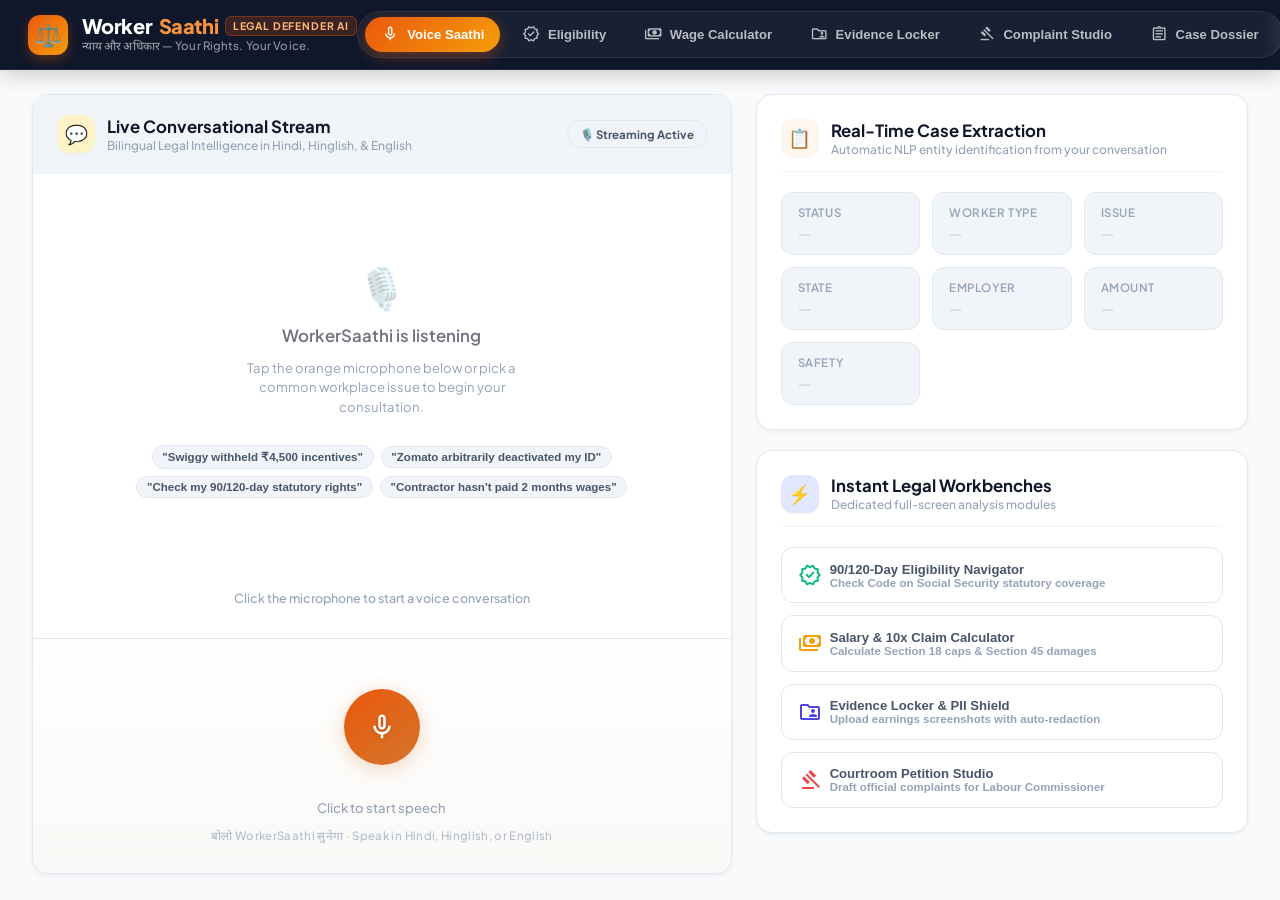
==== frontend/index.html @ 08bac2cc "feat: implement legal hub modules and modern trendy UI" ====
<!DOCTYPE html>
<html lang="en">

<head>
    <meta charset="UTF-8">
    <meta name="viewport" content="width=device-width, initial-scale=1.0">
    <meta name="description"
        content="WorkerSaathi — Modern AI Legal Defender & Voice Assistant for Indian Gig, Factory, and Construction Workers.">
    <title>WorkerSaathi — Your Rights. Your Voice. Your Legal Saathi.</title>
    <link rel="preconnect" href="https://fonts.googleapis.com">
    <link rel="preconnect" href="https://fonts.gstatic.com" crossorigin>
    <link
        href="https://fonts.googleapis.com/css2?family=Plus+Jakarta+Sans:wght@400;500;600;700;800;900&family=Noto+Sans+Devanagari:wght@400;500;600;700;800&display=swap"
        rel="stylesheet">
    <link
        href="https://fonts.googleapis.com/css2?family=Material+Symbols+Outlined:opsz,wght,FILL,GRAD@20..48,100..700,0..1,-50..200&display=swap"
        rel="stylesheet">
    <link rel="stylesheet" href="css/01-base.css">
    <link rel="stylesheet" href="css/02-layout.css">
    <link rel="stylesheet" href="css/03-components.css">
    <link rel="stylesheet" href="css/04-responsive.css">
    <link rel="stylesheet" href="css/05-modal.css">
    <link rel="stylesheet" href="css/06-legal-hub.css">
</head>

<body>

<!-- ─── Top Global Navigation Bar ───────────────────────────────── -->
<header class="header">
    <div class="header-left">
        <div class="brand-wrapper" onclick="navigateToPage('voice')">
            <div class="header-logo" aria-hidden="true">⚖️</div>
            <div class="brand-text">
                <h1>Worker<span class="accent">Saathi</span> <span class="brand-badge">Legal Defender AI</span></h1>
                <span class="header-subtitle">न्याय और अधिकार — Your Rights. Your Voice.</span>
            </div>
        </div>
    </div>

    <!-- Main Navigation Tabs (Full Dedicated Pages) -->
    <nav class="top-nav" aria-label="Main Navigation">
        <button class="nav-tab active" data-page="voice" onclick="navigateToPage('voice')">
            <span class="material-symbols-outlined">mic</span> Voice Saathi
        </button>
        <button class="nav-tab" data-page="eligibility" onclick="navigateToPage('eligibility')">
            <span class="material-symbols-outlined">verified</span> Eligibility
        </button>
        <button class="nav-tab" data-page="wages" onclick="navigateToPage('wages')">
            <span class="material-symbols-outlined">payments</span> Wage Calculator
        </button>
        <button class="nav-tab" data-page="evidence" onclick="navigateToPage('evidence')">
            <span class="material-symbols-outlined">folder_shared</span> Evidence Locker
        </button>
        <button class="nav-tab" data-page="complaint" onclick="navigateToPage('complaint')">
            <span class="material-symbols-outlined">gavel</span> Complaint Studio
        </button>
        <button class="nav-tab" data-page="action-plan" onclick="navigateToPage('action-plan')">
            <span class="material-symbols-outlined">assignment</span> Case Dossier
        </button>
    </nav>

    <div class="header-right">
        <div class="session-chip" id="currentSessionPill" onclick="ensureSession()" title="Active Session ID">
            <span>+ New Session</span>
        </div>
        <span class="lang-indicator">हिंदी · Hinglish · English</span>
        <span id="statusBadge" class="status-badge disconnected">Disconnected</span>
    </div>
</header>

<!-- ─── Main Application Views Shell ────────────────────────────── -->
<main class="main-app-shell">

    <!-- ═══════════════════════════════════════════════════════════════
         PAGE 1: VOICE SAATHI (Conversational Voice Assistant)
         ═══════════════════════════════════════════════════════════════ -->
    <section class="page-view active" id="page-voice">
        <div class="page-container">
            <div class="two-col-grid voice-layout">
                
                <!-- Left: Chat Message Stream -->
                <div class="card" style="display:flex;flex-direction:column;min-height:0;padding:0;overflow:hidden;">
                    <div class="card-header" style="padding:1.25rem 1.5rem;margin-bottom:0;background:var(--bg-subtle);">
                        <div class="card-header-title">
                            <div class="card-header-icon" style="background:#FEF3C7;color:#D97706;">💬</div>
                            <div>
                                <h3>Live Conversational Stream</h3>
                                <div class="card-header-desc">Bilingual Legal Intelligence in Hindi, Hinglish, & English</div>
                            </div>
                        </div>
                        <span class="statute-pill">🎙️ Streaming Active</span>
                    </div>

                    <div class="chat-messages" id="chatMessages">
                        <div class="empty-state" id="emptyState">
                            <div class="empty-state-icon">🎙️</div>
                            <div class="empty-state-title">WorkerSaathi is listening</div>
                            <div class="empty-state-desc">Tap the orange microphone below or pick a common workplace issue to begin your consultation.</div>
                            
                            <div class="preset-chips-row" style="justify-content:center;margin-top:1rem;max-width:540px;">
                                <button class="preset-chip" onclick="addMsg('user', 'Swiggy ne ₹4,500 ka incentive bina kisi notice ke kaat liya.'); toggleSession();">
                                    "Swiggy withheld ₹4,500 incentives"
                                </button>
                                <button class="preset-chip" onclick="addMsg('user', 'Zomato ne meri ID bina explanation ke block kar di.'); toggleSession();">
                                    "Zomato arbitrarily deactivated my ID"
                                </button>
                                <button class="preset-chip" onclick="addMsg('user', 'Maine 120 din kaam kiya hai, kya main Code on Social Security mein eligible hoon?'); toggleSession();">
                                    "Check my 90/120-day statutory rights"
                                </button>
                                <button class="preset-chip" onclick="addMsg('user', 'Contractor ne 2 mahine se factory wages nahi diye hain.'); toggleSession();">
                                    "Contractor hasn't paid 2 months wages"
                                </button>
                            </div>
                        </div>
                        <div class="msg system">Click the microphone to start a voice conversation</div>
                    </div>

                    <!-- Voice Mic Control Bar -->
                    <div class="mic-area" id="micArea">
                        <div class="mic-controls-row">
                            <button class="mute-btn" id="muteBtn" aria-label="Mute/Unmute microphone" title="Mute microphone">
                                <svg id="muteIconUnmuted" viewBox="0 0 24 24">
                                    <path d="M12 14c1.66 0 3-1.34 3-3V5c0-1.66-1.34-3-3-3S9 3.34 9 5v6c0 1.66 1.34 3 3 3zm-1-9c0-.55.45-1 1-1s1 .45 1 1v6c0 .55-.45 1-1 1s-1-.45-1-1V5z" />
                                    <path d="M17 11c0 2.76-2.24 5-5 5s-5-2.24-5-5H5c0 3.53 2.61 6.43 6 6.92V21h2v-3.08c3.39-.49 6-3.39 6-6.92h-2z" />
                                </svg>
                                <svg id="muteIconMuted" viewBox="0 0 24 24" style="display:none">
                                    <path d="M19 11h-1.7c0 .74-.16 1.43-.43 2.05l1.23 1.23c.56-.98.9-2.09.9-3.28zm-4.02.17c0-.06.02-.11.02-.17V5c0-1.66-1.34-3-3-3S9 3.34 9 5v.18l5.98 5.99zM4.27 3L3 4.27l6.01 6.01V11c0 1.66 1.33 3 2.99 3 .22 0 .44-.03.65-.08l1.66 1.66c-.71.33-1.5.52-2.31.52-2.76 0-5.3-2.1-5.3-5.1H5c0 3.41 2.72 6.23 6 6.72V21h2v-3.28c.91-.13 1.77-.45 2.55-.9l4.17 4.18L21 19.73 4.27 3z" />
                                </svg>
                            </button>

                            <div class="mic-visual-wrapper">
                                <canvas id="audioVisualizer" class="waveform-canvas" aria-hidden="true"></canvas>
                                <div class="mic-ring mic-ring-3" aria-hidden="true"></div>
                                <div class="mic-ring mic-ring-2" aria-hidden="true"></div>
                                <div class="mic-ring mic-ring-1" aria-hidden="true"></div>

                                <button class="mic-btn start" id="micBtn" aria-label="Start or Stop session">
                                    <svg viewBox="0 0 24 24">
                                        <path d="M12 14c1.66 0 3-1.34 3-3V5c0-1.66-1.34-3-3-3S9 3.34 9 5v6c0 1.66 1.34 3 3 3zm-1-9c0-.55.45-1 1-1s1 .45 1 1v6c0 .55-.45 1-1 1s-1-.45-1-1V5z" />
                                        <path d="M17 11c0 2.76-2.24 5-5 5s-5-2.24-5-5H5c0 3.53 2.61 6.43 6 6.92V21h2v-3.08c3.39-.49 6-3.39 6-6.92h-2z" />
                                    </svg>
                                </button>
                            </div>
                        </div>

                        <div class="mic-hints-row">
                            <span class="mic-hint" id="micHint">Click to start speech</span>
                            <span class="mute-indicator" id="muteIndicator">Mic muted</span>
                        </div>
                        <span class="mic-lang-hint">बोलो WorkerSaathi सुनेगा · Speak in Hindi, Hinglish, or English</span>
                    </div>
                </div>

                <!-- Right: Command Stage, Live Extraction & Quick Navigators -->
                <div style="display:flex;flex-direction:column;gap:1.25rem;">
                    <!-- Live Fact Extraction Card -->
                    <div class="card">
                        <div class="card-header">
                            <div class="card-header-title">
                                <div class="card-header-icon case">📋</div>
                                <div>
                                    <h3>Real-Time Case Extraction</h3>
                                    <div class="card-header-desc">Automatic NLP entity identification from your conversation</div>
                                </div>
                            </div>
                        </div>

                        <div class="case-fields-grid" id="caseFields">
                            <div class="field-stat-card">
                                <span class="field-key">Status</span>
                                <span class="field-val empty" id="fStatus">—</span>
                            </div>
                            <div class="field-stat-card">
                                <span class="field-key">Worker Type</span>
                                <span class="field-val empty" id="fWorkerType">—</span>
                            </div>
                            <div class="field-stat-card">
                                <span class="field-key">Issue</span>
                                <span class="field-val empty" id="fIssue">—</span>
                            </div>
                            <div class="field-stat-card">
                                <span class="field-key">State</span>
                                <span class="field-val empty" id="fState">—</span>
                            </div>
                            <div class="field-stat-card">
                                <span class="field-key">Employer</span>
                                <span class="field-val empty" id="fEmployer">—</span>
                            </div>
                            <div class="field-stat-card">
                                <span class="field-key">Amount</span>
                                <span class="field-val empty" id="fAmount">—</span>
                            </div>
                            <div class="field-stat-card">
                                <span class="field-key">Safety</span>
                                <span class="field-val empty" id="fSafety">—</span>
                            </div>
                        </div>
                    </div>

                    <!-- Quick Legal Modules Launchpad -->
                    <div class="card">
                        <div class="card-header">
                            <div class="card-header-title">
                                <div class="card-header-icon" style="background:#E0E7FF;color:#4338CA;">⚡</div>
                                <div>
                                    <h3>Instant Legal Workbenches</h3>
                                    <div class="card-header-desc">Dedicated full-screen analysis modules</div>
                                </div>
                            </div>
                        </div>

                        <div style="display:flex;flex-direction:column;gap:0.75rem;">
                            <button class="auth-pill" onclick="navigateToPage('eligibility')">
                                <span class="material-symbols-outlined" style="color:#10B981;">verified</span>
                                <div>
                                    <strong>90/120-Day Eligibility Navigator</strong>
                                    <div style="font-size:0.72rem;color:var(--text-muted);">Check Code on Social Security statutory coverage</div>
                                </div>
                            </button>
                            <button class="auth-pill" onclick="navigateToPage('wages')">
                                <span class="material-symbols-outlined" style="color:#F59E0B;">payments</span>
                                <div>
                                    <strong>Salary & 10x Claim Calculator</strong>
                                    <div style="font-size:0.72rem;color:var(--text-muted);">Calculate Section 18 caps & Section 45 damages</div>
                                </div>
                            </button>
                            <button class="auth-pill" onclick="navigateToPage('evidence')">
                                <span class="material-symbols-outlined" style="color:#4F46E5;">folder_shared</span>
                                <div>
                                    <strong>Evidence Locker & PII Shield</strong>
                                    <div style="font-size:0.72rem;color:var(--text-muted);">Upload earnings screenshots with auto-redaction</div>
                                </div>
                            </button>
                            <button class="auth-pill" onclick="navigateToPage('complaint')">
                                <span class="material-symbols-outlined" style="color:#EF4444;">gavel</span>
                                <div>
                                    <strong>Courtroom Petition Studio</strong>
                                    <div style="font-size:0.72rem;color:var(--text-muted);">Draft official complaints for Labour Commissioner</div>
                                </div>
                            </button>
                        </div>
                    </div>
                </div>

            </div>
        </div>
    </section>

    <!-- ═══════════════════════════════════════════════════════════════
         PAGE 2: ELIGIBILITY NAVIGATOR (Full-Width Statutory Checker)
         ═══════════════════════════════════════════════════════════════ -->
    <section class="page-view" id="page-eligibility">
        <div class="page-container">
            <div class="page-hero-banner">
                <div class="hero-info">
                    <h2><span class="material-symbols-outlined" style="color:#10B981;font-size:1.6rem;">verified</span> Statutory Eligibility & Rights Navigator</h2>
                    <p>Evaluates tenure requirements under Code on Social Security (2020) § 114 and State Gig Worker Acts</p>
                </div>
                <div class="hero-badges">
                    <span class="statute-pill">📜 Code on Social Security 2020</span>
                    <span class="statute-pill">🏛️ Rajasthan Gig Workers Act 2023</span>
                    <span class="statute-pill">⚖️ Section 114 Enforceable</span>
                </div>
            </div>

            <div class="two-col-grid">
                <!-- Left Column: Verification Parameters -->
                <div class="card">
                    <div class="card-header">
                        <div class="card-header-title">
                            <div class="card-header-icon" style="background:#ECFDF5;color:#10B981;">🛡️</div>
                            <div>
                                <h3>Worker Tenure & Credentials</h3>
                                <div class="card-header-desc">Enter your platform engagement details</div>
                            </div>
                        </div>
                    </div>

                    <div class="calc-field">
                        <label>Days with Primary Aggregator (e.g., Swiggy, Zomato, Blinkit, Urban Company)</label>
                        <input type="number" id="eligDaysInput" class="calc-input no-prefix" value="95" min="0">
                        <div class="preset-chips-row">
                            <span style="font-size:0.72rem;color:var(--text-muted);">Quick Presets:</span>
                            <button class="preset-chip" onclick="setEligDaysPreset(30)">30 Days (Probation)</button>
                            <button class="preset-chip" onclick="setEligDaysPreset(90)">90 Days (Statutory Threshold)</button>
                            <button class="preset-chip" onclick="setEligDaysPreset(120)">120 Days (Multi-App)</button>
                            <button class="preset-chip" onclick="setEligDaysPreset(180)">180 Days (Senior)</button>
                        </div>
                    </div>

                    <div class="calc-field">
                        <label>Total Number of Aggregator Platforms Active On</label>
                        <input type="number" id="eligAppsInput" class="calc-input no-prefix" value="1" min="1">
                    </div>

                    <div class="switch-wrapper">
                        <div class="switch-label-group">
                            <span class="switch-label">e-Shram Portal Registration</span>
                            <span class="switch-subtext">Registered with 12-digit Universal Account Number (UAN)</span>
                        </div>
                        <input type="checkbox" id="eligEshramCheck" class="custom-switch" checked>
                    </div>

                    <div class="calc-field">
                        <label>State Jurisdiction of Work</label>
                        <select class="calc-input no-prefix" style="cursor:pointer;" onchange="runEligibilityCheck()">
                            <option value="Rajasthan">Rajasthan (State Act 2023 Enacted)</option>
                            <option value="Karnataka">Karnataka (Platform Welfare Bill Enacted)</option>
                            <option value="Maharashtra">Maharashtra (Gig Welfare Board)</option>
                            <option value="Delhi">Delhi NCT (Aggregator Policy 2023)</option>
                            <option value="Other">Other States (Central Social Security Code)</option>
                        </select>
                    </div>

                    <button class="calc-btn" onclick="runEligibilityCheck()">
                        <span class="material-symbols-outlined">gavel</span> Verify Statutory Rights & Eligibility
                    </button>
                </div>

                <!-- Right Column: Statutory Verdict & Visual Progress -->
                <div class="card">
                    <div class="card-header">
                        <div class="card-header-title">
                            <div class="card-header-icon" style="background:#FEF3C7;color:#D97706;">📊</div>
                            <div>
                                <h3>Statutory Evaluation Verdict</h3>
                                <div class="card-header-desc">Instant legal rights breakdown & entitlements</div>
                            </div>
                        </div>
                    </div>

                    <!-- Dynamic Verdict Banner -->
                    <div id="eligStatusBanner" class="eligibility-status-banner conditionally_eligible">
                        🔍 Awaiting work details — Click Verify above or enter days
                    </div>

                    <!-- 90/120 Day Rule Progress Bar -->
                    <div class="tenure-progress-box">
                        <div class="tenure-progress-labels">
                            <span>Code on Social Security (90-Day Single / 120-Day Multi Threshold)</span>
                            <span id="tenureProgressLabel">0 / 90 days completed</span>
                        </div>
                        <div class="tenure-progress-bar">
                            <div class="tenure-progress-fill" id="tenureProgressFill" style="width: 0%;"></div>
                        </div>
                    </div>

                    <!-- Criteria Checks Grid -->
                    <div id="eligCriteriaList" class="criteria-list">
                        <div class="criteria-item passed">
                            <span class="criteria-icon">✓</span>
                            <div class="criteria-content">
                                <strong>Section 114 Aggregator Coverage</strong>
                                <span>Worker operates on certified digital marketplace aggregator (Basis: Code on Social Security 2020)</span>
                            </div>
                        </div>
                    </div>

                    <!-- State Specific Rights -->
                    <div id="eligStateRights" class="statutory-callout" style="display:none;"></div>

                    <div class="statutory-callout">
                        ⚖️ <strong>Statutory Notice:</strong> Under the Code on Social Security 2020, aggregator registration is mandatory. Protections against arbitrary app deactivation, wage withholding, and denial of grievance redressal are enforceable immediately under the Industrial Disputes Act and State Welfare frameworks.
                    </div>
                </div>
            </div>
        </div>
    </section>

    <!-- ═══════════════════════════════════════════════════════════════
         PAGE 3: WAGE & CLAIM CALCULATOR (Full-Width Financial Workbench)
         ═══════════════════════════════════════════════════════════════ -->
    <section class="page-view" id="page-wages">
        <div class="page-container">
            <div class="page-hero-banner">
                <div class="hero-info">
                    <h2><span class="material-symbols-outlined" style="color:#F59E0B;font-size:1.6rem;">payments</span> Forensic Wage & Statutory Penalty Calculator</h2>
                    <p>Enforcing Code on Wages (2019) § 18(3) 50% Deduction Cap & § 45 10x Compensation Damages</p>
                </div>
                <div class="hero-badges">
                    <span class="statute-pill">💰 Section 18(3) 50% Cap</span>
                    <span class="statute-pill">⚖️ Section 45 10x Penalty</span>
                    <span class="statute-pill">📋 Recovery of Wages Mandate</span>
                </div>
            </div>

            <div class="two-col-grid">
                <!-- Left Column: Dispute Inputs -->
                <div class="card">
                    <div class="card-header">
                        <div class="card-header-title">
                            <div class="card-header-icon" style="background:#FEF3C7;color:#D97706;">🧮</div>
                            <div>
                                <h3>Financial Dispute Breakdown</h3>
                                <div class="card-header-desc">Enter earnings, deductions, and disputed periods</div>
                            </div>
                        </div>
                    </div>

                    <div class="calc-field">
                        <label>Base Unpaid Wages / Completed Disputed Trips (₹)</label>
                        <div class="calc-input-wrapper">
                            <span class="calc-input-prefix">₹</span>
                            <input type="number" id="calcBaseInput" class="calc-input" placeholder="e.g. 12000" value="12000">
                        </div>
                    </div>

                    <div class="calc-field">
                        <label>Withheld Incentives & Surge Bonuses (₹)</label>
                        <div class="calc-input-wrapper">
                            <span class="calc-input-prefix">₹</span>
                            <input type="number" id="calcIncInput" class="calc-input" placeholder="e.g. 3000" value="3000">
                        </div>
                    </div>

                    <div class="calc-field">
                        <label>Arbitrary Penalties & Unlawful Deductions (₹)</label>
                        <div class="calc-input-wrapper">
                            <span class="calc-input-prefix">₹</span>
                            <input type="number" id="calcDedInput" class="calc-input" placeholder="e.g. 2500" value="2500">
                        </div>
                    </div>

                    <div class="calc-field">
                        <label>Disputed Period of Engagement</label>
                        <input type="text" id="calcPeriodInput" class="calc-input no-prefix" value="Last 2 weeks">
                    </div>

                    <div class="preset-chips-row" style="margin-top:0.25rem;margin-bottom:1rem;">
                        <span style="font-size:0.72rem;color:var(--text-muted);">Dispute Presets:</span>
                        <button class="preset-chip" onclick="setWagePreset(12000, 3000, 2500, 'Last 2 weeks')">Swiggy Payout Dispute (₹17.5k)</button>
                        <button class="preset-chip" onclick="setWagePreset(8500, 2200, 4800, 'July 2024')">Zomato Heavy Deduction (₹15.5k)</button>
                        <button class="preset-chip" onclick="setWagePreset(18000, 4500, 3000, 'Factory 1 Month')">Factory Monthly Wage (₹25.5k)</button>
                    </div>

                    <button class="calc-btn" onclick="runWageCalculation()">
                        <span class="material-symbols-outlined">calculate</span> Calculate Total Statutory Claim Demand
                    </button>
                </div>

                <!-- Right Column: Statutory Claim Demand Results -->
                <div class="card">
                    <div class="card-header">
                        <div class="card-header-title">
                            <div class="card-header-icon" style="background:#ECFDF5;color:#10B981;">📈</div>
                            <div>
                                <h3>Total Legal Claim Recovery</h3>
                                <div class="card-header-desc">Principal owed plus statutory compensation demand</div>
                            </div>
                        </div>
                    </div>

                    <div class="wage-results-card" id="wageResultsCard">
                        <!-- Hero Grand Total Card -->
                        <div class="wage-hero-card">
                            <div class="wage-hero-header">
                                <span>Total Courtroom Claim Demand</span>
                                <span class="statute-pill" style="background:rgba(255,255,255,0.15);color:#FFFFFF;border:none;">Sec 45 Enforced</span>
                            </div>
                            <div class="wage-hero-amount" id="resTotalClaimDemand">₹70,000</div>
                            <div class="wage-hero-subtext">
                                <span class="material-symbols-outlined" style="font-size:16px;">verified</span>
                                Includes statutory compensation for deliberate delay & deductions
                            </div>
                        </div>

                        <!-- Itemized Forensic Rows -->
                        <div class="wage-breakdown-card">
                            <div class="wage-stat-row">
                                <span>Base Unpaid Earnings</span>
                                <strong id="resBasePay">₹12,000</strong>
                            </div>
                            <div class="wage-stat-row">
                                <span>Withheld Incentives & Surges</span>
                                <strong id="resIncentives">₹3,000</strong>
                            </div>
                            <div class="wage-stat-row">
                                <span>Unauthorized Arbitrary Deductions</span>
                                <strong id="resDeductions" style="color:var(--red);">₹2,500</strong>
                            </div>
                            <div class="wage-stat-row total">
                                <span>Net Principal Balance Owed</span>
                                <span id="resPrincipalTotal">₹17,500</span>
                            </div>
                            <div class="wage-stat-row compensation">
                                <span>Statutory Section 45 Penalty Damages (up to 10x)</span>
                                <span id="resStatutoryDamages">+₹52,500</span>
                            </div>
                        </div>

                        <!-- Section 18 Violation Shield -->
                        <div id="resViolationPill" class="violation-pill" style="display:none;">
                            <span class="material-symbols-outlined" style="color:var(--red);">warning</span>
                            <span><strong>Section 18(3) Breach:</strong> Deductions exceed the 50% legal cap mandated by Code on Wages, 2019.</span>
                        </div>

                        <div style="margin-top:1.25rem;">
                            <button class="calc-btn" style="background:var(--indigo-gradient);" onclick="transferToComplaint()">
                                <span class="material-symbols-outlined">send_and_archive</span> Transfer Amounts to Official Complaint Petition →
                            </button>
                        </div>
                    </div>
                </div>
            </div>
        </div>
    </section>

    <!-- ═══════════════════════════════════════════════════════════════
         PAGE 4: EVIDENCE LOCKER & TIMELINE (Full-Width Document Hub)
         ═══════════════════════════════════════════════════════════════ -->
    <section class="page-view" id="page-evidence">
        <div class="page-container">
            <div class="page-hero-banner">
                <div class="hero-info">
                    <h2><span class="material-symbols-outlined" style="color:#4F46E5;font-size:1.6rem;">folder_shared</span> Corroborated Evidence Locker & Timeline</h2>
                    <p>Secure ingestion of earnings screenshots, WhatsApp logs, and deactivation notices with automated PII masking</p>
                </div>
                <div class="hero-badges">
                    <span class="statute-pill">🛡️ Automated PII Redaction Active</span>
                    <span class="statute-pill">📸 OCR & Invoice Extraction</span>
                </div>
            </div>

            <!-- Privacy Shield Banner -->
            <div class="privacy-shield-banner">
                <span class="material-symbols-outlined" style="font-size:22px;">shield</span>
                <span><strong>Privacy Shield Guaranteed:</strong> Aadhaar numbers (12-digit UID), PAN cards, bank account details, and OTPs are automatically masked before saving or transmitting.</span>
            </div>

            <!-- Drag and Drop Dropzone -->
            <div class="upload-dropzone" id="evidenceDropzone">
                <div class="upload-icon">📸</div>
                <div class="upload-title">Drop payment screenshot, statement, or click to upload</div>
                <div class="upload-hint">Upload Swiggy/Zomato earnings tabs, WhatsApp chat logs, or deactivation screens (PNG, JPG, PDF up to 25MB)</div>
                <div id="uploadStatusHint" style="font-size:0.8rem;color:var(--saffron);margin-top:0.75rem;font-weight:600;"></div>
            </div>
            <input type="file" id="evidenceFileInput" style="display:none;" accept="image/*,application/pdf">

            <div class="two-col-grid">
                <!-- Left: Uploaded Evidence Grid -->
                <div class="card">
                    <div class="card-header">
                        <div class="card-header-title">
                            <div class="card-header-icon" style="background:#EEF2FF;color:#4F46E5;">📎</div>
                            <div>
                                <h3>Uploaded Evidence Records</h3>
                                <div class="card-header-desc">Chronologically catalogued annexures for court filing</div>
                            </div>
                        </div>
                    </div>

                    <div id="evidenceItemsList" class="evidence-items-grid">
                        <div style="color:var(--text-muted);font-size:0.82rem;padding:1rem 0;">No evidence files uploaded yet. Drag & drop above.</div>
                    </div>
                </div>

                <!-- Right: Chronological Corroborated Timeline -->
                <div class="card">
                    <div class="card-header">
                        <div class="card-header-title">
                            <div class="card-header-icon" style="background:#FEF3C7;color:#D97706;">⏳</div>
                            <div>
                                <h3>Corroborated Case Timeline</h3>
                                <div class="card-header-desc">Event chronology synthesized from statements & documents</div>
                            </div>
                        </div>
                    </div>

                    <div id="evidenceTimelineNodes" class="timeline-container">
                        <div class="timeline-node">
                            <div class="timeline-node-date">Case Initiation</div>
                            <div class="timeline-node-desc">WorkerSaathi compiling chronological timeline of platform onboarding, disputes, and withholding...</div>
                        </div>
                    </div>
                </div>
            </div>
        </div>
    </section>

    <!-- ═══════════════════════════════════════════════════════════════
         PAGE 5: COMPLAINT DRAFTING STUDIO (Formal Legal Petition Studio)
         ═══════════════════════════════════════════════════════════════ -->
    <section class="page-view" id="page-complaint">
        <div class="page-container">
            <div class="page-hero-banner">
                <div class="hero-info">
                    <h2><span class="material-symbols-outlined" style="color:#EF4444;font-size:1.6rem;">gavel</span> Courtroom-Ready Legal Petition Studio</h2>
                    <p>Draft official memorandum of claim complete with statutory citations, financial annexures, and relief prayers</p>
                </div>
                <div class="hero-badges">
                    <span class="statute-pill">⚖️ Formatted for Conciliation Officers</span>
                    <span class="statute-pill">🏛️ DLSA Free Legal Aid Ready</span>
                </div>
            </div>

            <!-- Authority & Language Selection Bar -->
            <div class="card">
                <div style="display:flex;justify-content:space-between;align-items:center;margin-bottom:0.85rem;">
                    <span style="font-size:0.85rem;font-weight:700;color:var(--text-primary);">Select Filing Authority & Forum:</span>
                    <div class="lang-toggle-pills">
                        <button class="lang-pill active" data-lang="en" onclick="selectComplaintLanguage('en')">English</button>
                        <button class="lang-pill" data-lang="hi" onclick="selectComplaintLanguage('hi')">हिंदी (Hindi)</button>
                    </div>
                </div>

                <div class="authority-select-grid">
                    <button class="auth-pill active" data-auth="labour_commissioner" onclick="selectComplaintAuthority('labour_commissioner')">
                        🏛️ <span>Labour Commissioner (Conciliation Officer)</span>
                    </button>
                    <button class="auth-pill" data-auth="aggregator_grievance_officer" onclick="selectComplaintAuthority('aggregator_grievance_officer')">
                        🏢 <span>Platform Nodal Grievance Redressal</span>
                    </button>
                    <button class="auth-pill" data-auth="dlsa_legal_aid" onclick="selectComplaintAuthority('dlsa_legal_aid')">
                        ⚖️ <span>DLSA Free Legal Aid Panel Advocate</span>
                    </button>
                    <button class="auth-pill" data-auth="state_welfare_board" onclick="selectComplaintAuthority('state_welfare_board')">
                        📋 <span>State Platform Gig Workers Welfare Board</span>
                    </button>
                </div>

                <button class="calc-btn" onclick="generateLegalComplaint()">
                    <span class="material-symbols-outlined">edit_document</span> Draft Formal Legal Petition
                </button>
            </div>

            <!-- Official Filing Guidance Callout -->
            <div id="filingGuidanceBox" class="statutory-callout" style="display:none;margin-top:0;"></div>

            <!-- Courtroom Parchment Preview -->
            <div class="card" style="padding:0;overflow:hidden;">
                <div class="card-header" style="padding:1rem 1.5rem;margin-bottom:0;background:var(--bg-subtle);">
                    <div class="card-header-title">
                        <div class="card-header-icon" style="background:#FEE2E2;color:#DC2626;">📜</div>
                        <div>
                            <h3>Courtroom Petition Draft Preview</h3>
                            <div class="card-header-desc">Complete with statutory grounds, statement of claim, and verification affidavit</div>
                        </div>
                    </div>
                </div>

                <div class="complaint-preview-box" id="complaintPreviewBox">
                    <p style="color:var(--text-muted);text-align:center;padding:4rem 0;">
                        Click <strong>"Draft Formal Legal Petition"</strong> above to generate an official complaint complete with case title, statutory grounds under Code on Wages & Social Security, itemized forensic financial annexure, and prayer for reliefs.
                    </p>
                </div>
            </div>

            <!-- Action Toolbar -->
            <div class="complaint-actions-row">
                <button class="complaint-btn secondary" onclick="copyComplaintToClipboard()">
                    <span class="material-symbols-outlined">content_copy</span> Copy Formal Complaint Text
                </button>
                <button class="complaint-btn primary" onclick="printOrSaveComplaintPdf()">
                    <span class="material-symbols-outlined">print</span> Print / Save Courtroom Petition as PDF
                </button>
            </div>
        </div>
    </section>

    <!-- ═══════════════════════════════════════════════════════════════
         PAGE 6: CASE DOSSIER & ACTION PLAN (Strategic Roadmap)
         ═══════════════════════════════════════════════════════════════ -->
    <section class="page-view" id="page-action-plan">
        <div class="page-container">
            <div class="page-hero-banner">
                <div class="hero-info">
                    <h2><span class="material-symbols-outlined" style="color:#0F172A;font-size:1.6rem;">assignment</span> Case Dossier & Strategic Legal Action Plan</h2>
                    <p>Comprehensive forensic audit trail, statutory timeline, and AI legal defense strategy</p>
                </div>
                <div class="hero-badges">
                    <button class="calc-btn" style="padding:0.5rem 1rem;font-size:0.8rem;width:auto;" onclick="generateFullActionPlan()">
                        ⚡ Generate / Refresh Legal Plan
                    </button>
                </div>
            </div>

            <!-- Case Progress Stepper -->
            <div class="card">
                <div class="card-header">
                    <div class="card-header-title">
                        <div class="card-header-icon progress">📊</div>
                        <div>
                            <h3>Case Progress Tracker</h3>
                            <div class="card-header-desc">Statutory milestone tracking from voice intake to evidence submission</div>
                        </div>
                    </div>
                </div>

                <div class="progress-tracker" id="progressTracker" style="display:grid;grid-template-columns:repeat(auto-fit, minmax(140px, 1fr));gap:0.75rem;">
                    <div class="progress-step active" data-status="new,listening">
                        <div class="progress-dot-col">
                            <div class="progress-dot"></div>
                            <div class="progress-line"></div>
                        </div>
                        <span class="progress-label">Listening</span>
                    </div>
                    <div class="progress-step" data-status="classified">
                        <div class="progress-dot-col">
                            <div class="progress-dot"></div>
                            <div class="progress-line"></div>
                        </div>
                        <span class="progress-label">Issue identified</span>
                    </div>
                    <div class="progress-step" data-status="collecting_information,safety_check">
                        <div class="progress-dot-col">
                            <div class="progress-dot"></div>
                            <div class="progress-line"></div>
                        </div>
                        <span class="progress-label">Gathering details</span>
                    </div>
                    <div class="progress-step" data-status="retrieving_rights">
                        <div class="progress-dot-col">
                            <div class="progress-dot"></div>
                            <div class="progress-line"></div>
                        </div>
                        <span class="progress-label">Checking rights</span>
                    </div>
                    <div class="progress-step" data-status="rights_verified">
                        <div class="progress-dot-col">
                            <div class="progress-dot"></div>
                            <div class="progress-line"></div>
                        </div>
                        <span class="progress-label">Rights verified</span>
                    </div>
                    <div class="progress-step" data-status="action_plan_ready">
                        <div class="progress-dot-col">
                            <div class="progress-dot"></div>
                            <div class="progress-line"></div>
                        </div>
                        <span class="progress-label">Action plan</span>
                    </div>
                    <div class="progress-step" data-status="evidence_generated">
                        <div class="progress-dot-col">
                            <div class="progress-dot"></div>
                            <div class="progress-line"></div>
                        </div>
                        <span class="progress-label">Evidence ready</span>
                    </div>
                </div>
            </div>

            <!-- Case Snapshot Fact Matrix -->
            <div class="card">
                <div class="card-header">
                    <div class="card-header-title">
                        <div class="card-header-icon case">📋</div>
                        <div>
                            <h3>Case Facts Matrix</h3>
                            <div class="card-header-desc">Verified forensic details of the worker dispute</div>
                        </div>
                    </div>
                </div>

                <div class="case-fields-grid">
                    <div class="field-stat-card">
                        <span class="field-key">Status</span>
                        <span class="field-val empty fStatus">—</span>
                    </div>
                    <div class="field-stat-card">
                        <span class="field-key">Worker Type</span>
                        <span class="field-val empty fWorkerType">—</span>
                    </div>
                    <div class="field-stat-card">
                        <span class="field-key">Issue</span>
                        <span class="field-val empty fIssue">—</span>
                    </div>
                    <div class="field-stat-card">
                        <span class="field-key">State</span>
                        <span class="field-val empty fState">—</span>
                    </div>
                    <div class="field-stat-card">
                        <span class="field-key">Employer / Platform</span>
                        <span class="field-val empty fEmployer">—</span>
                    </div>
                    <div class="field-stat-card">
                        <span class="field-key">Disputed Amount</span>
                        <span class="field-val empty fAmount">—</span>
                    </div>
                    <div class="field-stat-card">
                        <span class="field-key">Safety Level</span>
                        <span class="field-val empty fSafety">—</span>
                    </div>
                </div>
            </div>

            <!-- AI Strategic Action Plan Area -->
            <div class="card">
                <div class="card-header">
                    <div class="card-header-title">
                        <div class="card-header-icon" style="background:#FEF3C7;color:#D97706;">⚖️</div>
                        <div>
                            <h3>Statutory Indian Legal Action Plan</h3>
                            <div class="card-header-desc">Step-by-step statutory strategy, conciliation guidelines & helpline numbers</div>
                        </div>
                    </div>
                </div>

                <div id="actionPlanDisplayArea">
                    <div style="text-align:center;padding:3rem 0;color:var(--text-muted);">
                        <p>Click <strong>"Generate / Refresh Legal Plan"</strong> above to synthesize an evidence-backed statutory action plan using WorkerSaathi AI.</p>
                    </div>
                </div>
            </div>

            <!-- Forensic Tool Call Log -->
            <div class="card">
                <div class="card-header">
                    <div class="card-header-title">
                        <div class="card-header-icon tools">🔧</div>
                        <div>
                            <h3>Forensic AI Tool Call Invocations</h3>
                            <div class="card-header-desc">Audit trail of legal retrieval, calculation, and safety check executions</div>
                        </div>
                    </div>
                </div>
                <div class="tool-log" id="toolLog">
                    <div class="tool-entry" style="color:var(--text-muted)">No tool calls yet</div>
                </div>
            </div>

        </div>
    </section>

</main>

<!-- Fallback Modal for Action Plan (Legacy API Support) -->
<div id="actionPlanModal" class="modal-overlay" style="display: none;">
    <div class="modal-content">
        <div class="modal-header">
            <h2>Generated Legal Action Plan</h2>
            <button id="closeModalBtn" class="close-btn">&times;</button>
        </div>
        <div class="modal-body" id="actionPlanBody">
            <div class="loading-state">
                <div class="spinner"></div>
                <p>Generating statutory Indian Legal Action Plan...</p>
            </div>
        </div>
        <div class="modal-footer">
            <button id="downloadPdfBtn" class="btn primary" disabled>Download PDF</button>
        </div>
    </div>
</div>

<!-- ─── Application Logic Scripts ───────────────────────────────── -->
<script src="js/config.js"></script>
<script src="js/state.js"></script>
<script src="js/ui.js"></script>
<script src="js/audio.js"></script>
<script src="js/api.js"></script>
<script src="js/voice.js"></script>
<script src="js/legal_hub.js"></script>
<script src="js/main.js"></script>

</body>
</html>
---- frontend/css/01-base.css ----
/*
 * 01-base.css — Design tokens, reset and base typography.
 * WorkerSaathi — Modern Indian Legal Tech Design System.
 */

:root {
    /* Backgrounds */
    --bg-primary: #F8FAFC;
    --bg-secondary: #FFFFFF;
    --bg-card: #FFFFFF;
    --bg-dark: #0F172A;
    --bg-dark-soft: #1E293B;
    --bg-subtle: #F1F5F9;

    /* Saffron / Amber Brand Colors */
    --saffron: #EA580C;
    --saffron-hover: #C2410C;
    --saffron-light: #FFF7ED;
    --saffron-glow: rgba(234, 88, 12, 0.15);
    --saffron-ring: rgba(234, 88, 12, 0.25);
    --saffron-gradient: linear-gradient(135deg, #EA580C 0%, #F59E0B 100%);

    /* Royal Navy & Slate */
    --navy: #0F172A;
    --navy-light: #1E293B;
    --navy-muted: #334155;
    --navy-subtle: #475569;

    /* Semantic Status Accents */
    --green: #10B981;
    --green-dark: #047857;
    --green-light: #ECFDF5;
    --green-bg: #F0FDF4;

    --red: #EF4444;
    --red-dark: #B91C1C;
    --red-light: #FEF2F2;
    --red-bg: #FFF1F2;

    --yellow: #F59E0B;
    --yellow-dark: #B45309;
    --yellow-light: #FFFBEB;

    --indigo: #4F46E5;
    --indigo-light: #EEF2FF;
    --indigo-gradient: linear-gradient(135deg, #4F46E5 0%, #7C3AED 100%);

    /* Typography Colors */
    --text-primary: #0F172A;
    --text-secondary: #475569;
    --text-muted: #94A3B8;
    --text-white: #FFFFFF;

    /* Borders & Dividers */
    --border: #E2E8F0;
    --border-light: #F1F5F9;
    --border-focus: #EA580C;

    /* Glassmorphism */
    --glass-bg: rgba(255, 255, 255, 0.85);
    --glass-border: rgba(255, 255, 255, 0.6);
    --glass-dark-bg: rgba(15, 23, 42, 0.85);
    --glass-dark-border: rgba(255, 255, 255, 0.1);

    /* Shadows */
    --shadow-xs: 0 1px 2px rgba(15, 23, 42, 0.04);
    --shadow-sm: 0 2px 4px rgba(15, 23, 42, 0.05);
    --shadow-md: 0 4px 12px rgba(15, 23, 42, 0.08);
    --shadow-lg: 0 10px 25px -3px rgba(15, 23, 42, 0.1), 0 4px 6px -4px rgba(15, 23, 42, 0.05);
    --shadow-xl: 0 20px 35px -5px rgba(15, 23, 42, 0.15), 0 8px 10px -6px rgba(15, 23, 42, 0.05);
    --shadow-glow: 0 0 24px rgba(234, 88, 12, 0.25);

    /* Radii */
    --radius-xs: 6px;
    --radius-sm: 8px;
    --radius-md: 12px;
    --radius-lg: 16px;
    --radius-xl: 24px;
    --radius-full: 9999px;

    /* Transitions */
    --transition-fast: 0.15s cubic-bezier(0.4, 0, 0.2, 1);
    --transition: 0.25s cubic-bezier(0.4, 0, 0.2, 1);
    --transition-slow: 0.4s cubic-bezier(0.4, 0, 0.2, 1);
}

/* ─── Reset & Base ──────────────────────────────────────── */
*,
*::before,
*::after {
    margin: 0;
    padding: 0;
    box-sizing: border-box;
}

html, body {
    height: 100%;
    width: 100%;
}

body {
    font-family: 'Plus Jakarta Sans', 'Noto Sans Devanagari', -apple-system, BlinkMacSystemFont, "Segoe UI", Roboto, sans-serif;
    background: var(--bg-primary);
    color: var(--text-primary);
    display: flex;
    flex-direction: column;
    overflow: hidden;
    -webkit-font-smoothing: antialiased;
    -moz-osx-font-smoothing: grayscale;
}

/* Custom Scrollbars */
::-webkit-scrollbar {
    width: 6px;
    height: 6px;
}

::-webkit-scrollbar-track {
    background: transparent;
}

::-webkit-scrollbar-thumb {
    background: rgba(148, 163, 184, 0.4);
    border-radius: var(--radius-full);
}

::-webkit-scrollbar-thumb:hover {
    background: rgba(148, 163, 184, 0.7);
}
---- frontend/css/02-layout.css ----
/*
 * 02-layout.css — Multi-page application shell: top navbar, page containers, responsive grids.
 * WorkerSaathi — Modern Indian Legal Tech Platform.
 */

/* ─── Global Top Navbar ────────────────────────────────────────── */
.header {
    height: 70px;
    background: var(--bg-dark);
    border-bottom: 1px solid rgba(255, 255, 255, 0.08);
    display: flex;
    align-items: center;
    justify-content: space-between;
    padding: 0 1.75rem;
    position: relative;
    z-index: 100;
    flex-shrink: 0;
    box-shadow: 0 4px 20px rgba(0, 0, 0, 0.2);
}

.header-left {
    display: flex;
    align-items: center;
    gap: 1.25rem;
    flex-shrink: 0;
}

.brand-wrapper {
    display: flex;
    align-items: center;
    gap: 0.85rem;
    text-decoration: none;
    cursor: pointer;
}

.header-logo {
    width: 40px;
    height: 40px;
    background: var(--saffron-gradient);
    border-radius: var(--radius-md);
    display: flex;
    align-items: center;
    justify-content: center;
    font-size: 1.35rem;
    box-shadow: 0 4px 12px rgba(234, 88, 12, 0.35);
    flex-shrink: 0;
}

.brand-text {
    display: flex;
    flex-direction: column;
}

.header h1 {
    font-size: 1.25rem;
    font-weight: 800;
    color: #FFFFFF;
    letter-spacing: -0.02em;
    line-height: 1.2;
    display: flex;
    align-items: center;
    gap: 0.4rem;
}

.header h1 span.accent {
    color: #FB923C;
}

.brand-badge {
    font-size: 0.65rem;
    font-weight: 700;
    text-transform: uppercase;
    letter-spacing: 0.08em;
    background: rgba(234, 88, 12, 0.2);
    color: #FDBA74;
    border: 1px solid rgba(234, 88, 12, 0.35);
    padding: 0.15rem 0.45rem;
    border-radius: var(--radius-xs);
}

.header-subtitle {
    font-size: 0.72rem;
    color: rgba(255, 255, 255, 0.55);
    font-weight: 500;
    letter-spacing: 0.01em;
}

/* ─── Top Main Navigation Bar ──────────────────────────────────── */
.top-nav {
    display: flex;
    align-items: center;
    gap: 0.35rem;
    background: rgba(30, 41, 59, 0.6);
    padding: 0.35rem 0.45rem;
    border-radius: var(--radius-full);
    border: 1px solid rgba(255, 255, 255, 0.08);
    backdrop-filter: blur(8px);
}

.nav-tab {
    display: flex;
    align-items: center;
    gap: 0.5rem;
    padding: 0.5rem 1rem;
    border-radius: var(--radius-full);
    background: transparent;
    border: none;
    color: rgba(255, 255, 255, 0.7);
    font-size: 0.82rem;
    font-weight: 600;
    cursor: pointer;
    transition: all var(--transition-fast);
    white-space: nowrap;
    text-decoration: none;
}

.nav-tab .material-symbols-outlined {
    font-size: 1.15rem;
    transition: transform var(--transition-fast);
}

.nav-tab:hover {
    color: #FFFFFF;
    background: rgba(255, 255, 255, 0.08);
}

.nav-tab:hover .material-symbols-outlined {
    transform: translateY(-1px);
}

.nav-tab.active {
    background: var(--saffron-gradient);
    color: #FFFFFF;
    box-shadow: 0 4px 14px rgba(234, 88, 12, 0.4);
}

/* ─── Header Right Actions ─────────────────────────────────────── */
.header-right {
    display: flex;
    align-items: center;
    gap: 0.85rem;
    flex-shrink: 0;
}

.session-chip {
    font-size: 0.72rem;
    font-weight: 600;
    background: rgba(255, 255, 255, 0.06);
    border: 1px solid rgba(255, 255, 255, 0.12);
    color: rgba(255, 255, 255, 0.75);
    padding: 0.35rem 0.75rem;
    border-radius: var(--radius-full);
    display: flex;
    align-items: center;
    gap: 0.4rem;
    cursor: pointer;
    transition: all var(--transition-fast);
}

.session-chip:hover {
    background: rgba(255, 255, 255, 0.12);
    color: #FFFFFF;
}

.lang-indicator {
    font-size: 0.75rem;
    color: rgba(255, 255, 255, 0.6);
    font-weight: 600;
    padding: 0.35rem 0.7rem;
    background: rgba(255, 255, 255, 0.05);
    border-radius: var(--radius-full);
    border: 1px solid rgba(255, 255, 255, 0.08);
}

.status-badge {
    font-size: 0.75rem;
    padding: 0.35rem 0.85rem;
    border-radius: var(--radius-full);
    font-weight: 700;
    letter-spacing: 0.02em;
    display: flex;
    align-items: center;
    gap: 0.45rem;
    transition: all var(--transition);
}

.status-badge::before {
    content: '';
    width: 7px;
    height: 7px;
    border-radius: 50%;
    flex-shrink: 0;
}

.status-badge.disconnected {
    background: rgba(239, 68, 68, 0.15);
    color: #FCA5A5;
    border: 1px solid rgba(239, 68, 68, 0.25);
}

.status-badge.disconnected::before {
    background: #EF4444;
}

.status-badge.connecting {
    background: rgba(245, 158, 11, 0.15);
    color: #FDE68A;
    border: 1px solid rgba(245, 158, 11, 0.25);
}

.status-badge.connecting::before {
    background: #F59E0B;
    animation: blink 1s infinite;
}

.status-badge.connected {
    background: rgba(16, 185, 129, 0.15);
    color: #6EE7B7;
    border: 1px solid rgba(16, 185, 129, 0.25);
}

.status-badge.connected::before {
    background: #10B981;
}

.status-badge.listening {
    background: rgba(234, 88, 12, 0.2);
    color: #FDBA74;
    border: 1px solid rgba(234, 88, 12, 0.35);
}

.status-badge.listening::before {
    background: #EA580C;
    animation: blink 0.8s infinite;
}

@keyframes blink {
    0%, 100% { opacity: 1; transform: scale(1); }
    50% { opacity: 0.4; transform: scale(0.85); }
}

/* ─── Main Application Shell ───────────────────────────────────── */
.main-app-shell {
    flex: 1;
    min-height: 0;
    display: flex;
    flex-direction: column;
    overflow: hidden;
    position: relative;
    background: var(--bg-primary);
}

/* ─── Dedicated Page Views ─────────────────────────────────────── */
.page-view {
    display: none;
    flex: 1;
    min-height: 0;
    overflow-y: auto;
    overflow-x: hidden;
    padding: 1.5rem 2rem 2.5rem 2rem;
}

.page-view.active {
    display: flex;
    flex-direction: column;
    animation: pageFadeIn 0.25s cubic-bezier(0.16, 1, 0.3, 1) both;
}

@keyframes pageFadeIn {
    from {
        opacity: 0;
        transform: translateY(8px);
    }
    to {
        opacity: 1;
        transform: translateY(0);
    }
}

.page-container {
    max-width: 1440px;
    width: 100%;
    margin: 0 auto;
    display: flex;
    flex-direction: column;
    gap: 1.5rem;
}

/* ─── Page Hero Banner ─────────────────────────────────────────── */
.page-hero-banner {
    background: var(--bg-secondary);
    border-radius: var(--radius-lg);
    border: 1px solid var(--border);
    padding: 1.25rem 1.75rem;
    display: flex;
    align-items: center;
    justify-content: space-between;
    box-shadow: var(--shadow-sm);
    position: relative;
    overflow: hidden;
}

.page-hero-banner::before {
    content: '';
    position: absolute;
    left: 0;
    top: 0;
    bottom: 0;
    width: 4px;
    background: var(--saffron-gradient);
}

.hero-info h2 {
    font-size: 1.35rem;
    font-weight: 800;
    color: var(--text-primary);
    display: flex;
    align-items: center;
    gap: 0.6rem;
    margin-bottom: 0.25rem;
}

.hero-info p {
    font-size: 0.85rem;
    color: var(--text-secondary);
    font-weight: 500;
}

.hero-badges {
    display: flex;
    align-items: center;
    gap: 0.5rem;
}

.statute-pill {
    font-size: 0.72rem;
    font-weight: 700;
    background: var(--bg-subtle);
    color: var(--text-secondary);
    border: 1px solid var(--border);
    padding: 0.35rem 0.75rem;
    border-radius: var(--radius-full);
    display: inline-flex;
    align-items: center;
    gap: 0.35rem;
}

/* ─── Two-Column Responsive Workspaces ─────────────────────────── */
.two-col-grid {
    display: grid;
    grid-template-columns: 1.15fr 1fr;
    gap: 1.5rem;
    align-items: start;
}

.two-col-grid.equal {
    grid-template-columns: 1fr 1fr;
}

.two-col-grid.voice-layout {
    grid-template-columns: 1.35fr 0.95fr;
    height: calc(100vh - 120px);
    min-height: 580px;
    align-items: stretch;
}

/* ─── Glassmorphism Card System ────────────────────────────────── */
.card {
    background: var(--bg-secondary);
    border-radius: var(--radius-lg);
    border: 1px solid var(--border);
    padding: 1.5rem;
    box-shadow: var(--shadow-sm);
    transition: transform var(--transition-fast), box-shadow var(--transition-fast), border-color var(--transition-fast);
    position: relative;
}

.card:hover {
    box-shadow: var(--shadow-md);
    border-color: #CBD5E1;
}

.card-header {
    display: flex;
    align-items: center;
    justify-content: space-between;
    margin-bottom: 1.25rem;
    padding-bottom: 0.85rem;
    border-bottom: 1px solid var(--border-light);
}

.card-header-title {
    display: flex;
    align-items: center;
    gap: 0.75rem;
}

.card-header-icon {
    width: 38px;
    height: 38px;
    border-radius: var(--radius-md);
    display: flex;
    align-items: center;
    justify-content: center;
    font-size: 1.15rem;
    flex-shrink: 0;
    box-shadow: var(--shadow-xs);
}

.card-header h3 {
    font-size: 1.05rem;
    font-weight: 700;
    color: var(--text-primary);
}

.card-header-desc {
    font-size: 0.75rem;
    color: var(--text-muted);
    font-weight: 500;
    margin-top: 1px;
}

.card-header-icon.case {
    background: var(--saffron-light);
    color: var(--saffron);
}

.card-header-icon.tools {
    background: var(--indigo-light);
    color: var(--indigo);
}

.card-header-icon.progress {
    background: var(--green-light);
    color: var(--green);
}

/* ─── Case Fields Matrix ───────────────────────────────────────── */
.case-fields-grid {
    display: grid;
    grid-template-columns: repeat(auto-fit, minmax(130px, 1fr));
    gap: 0.75rem;
}

.field-stat-card {
    background: var(--bg-subtle);
    border: 1px solid var(--border);
    border-radius: var(--radius-md);
    padding: 0.75rem 1rem;
    display: flex;
    flex-direction: column;
    gap: 0.25rem;
    transition: all var(--transition-fast);
}

.field-stat-card:hover {
    border-color: var(--saffron);
    background: #FFFFFF;
    box-shadow: var(--shadow-xs);
}

.field-key {
    color: var(--text-muted);
    font-weight: 600;
    font-size: 0.72rem;
    text-transform: uppercase;
    letter-spacing: 0.05em;
}

.field-val {
    color: var(--text-primary);
    font-weight: 700;
    font-size: 0.92rem;
    word-break: break-word;
}

.field-val.empty {
    color: var(--text-muted);
    font-style: normal;
    font-weight: 400;
    opacity: 0.5;
}

/* Also support list layout for field-row */
.field-row {
    display: flex;
    justify-content: space-between;
    align-items: center;
    padding: 0.6rem 0;
    font-size: 0.85rem;
    border-bottom: 1px solid var(--border-light);
}

.field-row:last-child {
    border-bottom: none;
}
---- frontend/css/03-components.css ----
/*
 * 03-components.css — Widgets: chat bubbles, mic hero, mute control, waveform, progress tracker, tool log.
 * WorkerSaathi voice client. Split out of the original single-file voice.html;
 * cascade order is fixed by the numeric filename prefix and the order of the
 * <link> tags in index.html.
 */
/* ─── Chat Messages ─────────────────────────────────────── */
.chat-messages {
    flex: 1;
    overflow-y: auto;
    padding: 1.5rem;
    display: flex;
    flex-direction: column;
    gap: 0.85rem;
    scroll-behavior: smooth;
}

.msg {
    max-width: 78%;
    padding: 0.85rem 1.1rem;
    border-radius: var(--radius-md);
    font-size: 0.885rem;
    line-height: 1.65;
    animation: msgSlideIn 0.35s var(--transition) both;
    position: relative;
    word-wrap: break-word;
}

@keyframes msgSlideIn {
    from {
        opacity: 0;
        transform: translateY(10px);
    }

    to {
        opacity: 1;
        transform: translateY(0);
    }
}

/* fadeIn kept for backward compat — JS uses this class name */
@keyframes fadeIn {
    from {
        opacity: 0;
        transform: translateY(8px);
    }

    to {
        opacity: 1;
        transform: translateY(0);
    }
}

.msg.user {
    align-self: flex-end;
    background: var(--saffron);
    color: #FFFFFF;
    border-bottom-right-radius: 4px;
    box-shadow: 0 2px 8px rgba(224, 122, 47, 0.2);
}

.msg.agent {
    align-self: flex-start;
    background: var(--bg-card);
    border: 1px solid var(--border);
    border-left: 3px solid var(--navy);
    border-bottom-left-radius: 4px;
    color: var(--text-primary);
    box-shadow: var(--shadow-sm);
}

.msg.agent.interrupted {
    opacity: 0.45;
    border-left-color: var(--text-muted);
}

.msg.system {
    align-self: center;
    background: transparent;
    color: var(--text-muted);
    font-size: 0.78rem;
    padding: 0.35rem 0.75rem;
    max-width: 100%;
    text-align: center;
    font-weight: 500;
}

.msg.safety {
    align-self: flex-start;
    background: var(--red-bg);
    border: 1px solid var(--red);
    border-left: 4px solid var(--red);
    color: var(--text-primary);
    box-shadow: 0 2px 12px rgba(220, 38, 38, 0.12);
}

.msg .label {
    font-size: 0.68rem;
    font-weight: 700;
    text-transform: uppercase;
    letter-spacing: 0.06em;
    margin-bottom: 0.3rem;
    color: var(--text-muted);
}

.msg.user .label {
    color: rgba(255, 255, 255, 0.75);
}

.msg.safety .label {
    color: var(--red);
}

/* ─── Streaming Agent Bubble ───────────────────────────── */
.msg.agent.streaming {
    border-left-color: var(--saffron);
}

.typing-cursor {
    display: inline;
    color: var(--saffron);
    font-weight: 700;
    animation: blink-cursor 0.8s step-end infinite;
    margin-left: 2px;
}

@keyframes blink-cursor {
    50% {
        opacity: 0;
    }
}

/* ─── Mic Area — Voice Hero ─────────────────────────────── */
.mic-area {
    padding: 1.75rem 1.5rem;
    display: flex;
    flex-direction: column;
    align-items: center;
    gap: 0.75rem;
    border-top: 1px solid var(--border);
    background: linear-gradient(to top, rgba(245, 243, 238, 0.5), transparent);
    position: relative;
}

/* ─── Mic Controls Row ──────────────────────────────────── */
.mic-controls-row {
    display: flex;
    align-items: center;
    gap: 1.25rem;
}

/* ─── Mute Button ──────────────────────────────────────── */
.mute-btn {
    width: 48px;
    height: 48px;
    border-radius: 50%;
    border: 2px solid var(--border);
    cursor: pointer;
    display: none;
    align-items: center;
    justify-content: center;
    transition: all var(--transition);
    background: var(--bg-card);
    position: relative;
    z-index: 2;
    flex-shrink: 0;
}

.mute-btn:focus-visible {
    outline: 3px solid var(--saffron);
    outline-offset: 3px;
}

.mute-btn.visible {
    display: flex;
}

.mute-btn svg {
    width: 22px;
    height: 22px;
    fill: var(--text-secondary);
    transition: fill var(--transition);
}

.mute-btn:hover {
    border-color: var(--saffron);
    background: var(--saffron-light);
    box-shadow: var(--shadow-md);
}

.mute-btn:hover svg {
    fill: var(--saffron);
}

.mute-btn.muted {
    background: var(--red-bg);
    border-color: var(--red);
}

.mute-btn.muted svg {
    fill: var(--red);
}

.mute-btn.muted:hover {
    background: var(--red-light);
    box-shadow: 0 2px 12px rgba(220, 38, 38, 0.15);
}

/* Muted indicator badge */
.mute-indicator {
    display: none;
    align-items: center;
    gap: 0.35rem;
    font-size: 0.72rem;
    font-weight: 600;
    color: var(--red);
    background: var(--red-bg);
    padding: 0.25rem 0.65rem;
    border-radius: var(--radius-full);
    animation: fadeIn 0.3s ease both;
}

.mute-indicator.visible {
    display: flex;
}

.mute-indicator::before {
    content: '';
    width: 6px;
    height: 6px;
    border-radius: 50%;
    background: var(--red);
    flex-shrink: 0;
}

/* When muted, hide waveform + rings */
.mic-area.is-muted .waveform-container {
    opacity: 0.15 !important;
}

.mic-area.is-muted .mic-ring {
    animation: none !important;
    opacity: 0 !important;
}

.mic-visual-wrapper {
    position: relative;
    display: flex;
    align-items: center;
    justify-content: center;
    width: 120px;
    height: 120px;
}

/* Waveform bars — sit behind the mic button */
.waveform-canvas {
    position: absolute;
    top: 50%;
    left: 50%;
    transform: translate(-50%, -50%);
    width: 140px;
    height: 140px;
    border-radius: 50%;
    pointer-events: none;
    z-index: 1;
    opacity: 0;
    transition: opacity 0.3s ease;
}

/* Animated rings */
.mic-ring {
    position: absolute;
    border-radius: 50%;
    border: 2px solid var(--saffron-ring);
    opacity: 0;
    pointer-events: none;
}

.mic-ring-1 {
    inset: -4px;
}

.mic-ring-2 {
    inset: -14px;
}

.mic-ring-3 {
    inset: -24px;
}

/* When recording, show waveform + rings */
.mic-area:has(.mic-btn.stop) .waveform-canvas {
    opacity: 1;
}

.mic-area:has(.mic-btn.stop) .waveform-bar:nth-child(11) { animation-delay: 0.28s; }
.mic-area:has(.mic-btn.stop) .waveform-bar:nth-child(12) { animation-delay: 0.04s; }

@keyframes waveformBounce {
    0% {
        height: 8px;
        opacity: 0.35;
    }

    100% {
        height: 32px;
        opacity: 0.8;
    }
}

.mic-area:has(.mic-btn.stop) .mic-ring {
    animation: ringPulse 2s ease-out infinite;
}

.mic-area:has(.mic-btn.stop) .mic-ring-2 {
    animation-delay: 0.5s;
}

.mic-area:has(.mic-btn.stop) .mic-ring-3 {
    animation-delay: 1s;
}

@keyframes ringPulse {
    0% {
        opacity: 0.5;
        transform: scale(0.95);
    }

    50% {
        opacity: 0.15;
        transform: scale(1.05);
    }

    100% {
        opacity: 0;
        transform: scale(1.1);
    }
}

.mic-btn {
    width: 76px;
    height: 76px;
    border-radius: 50%;
    border: none;
    cursor: pointer;
    display: flex;
    align-items: center;
    justify-content: center;
    transition: all var(--transition);
    position: relative;
    z-index: 2;
    flex-shrink: 0;
}

.mic-btn:focus-visible {
    outline: 3px solid var(--saffron);
    outline-offset: 4px;
}

.mic-btn.start {
    background: linear-gradient(145deg, var(--saffron), #D4752B);
    box-shadow: 0 4px 20px rgba(224, 122, 47, 0.3);
}

.mic-btn.start:hover {
    transform: scale(1.06);
    box-shadow: 0 6px 28px rgba(224, 122, 47, 0.4);
}

.mic-btn.start:active {
    transform: scale(0.97);
}

.mic-btn.stop {
    background: linear-gradient(145deg, var(--red), #B91C1C);
    box-shadow: 0 4px 20px rgba(220, 38, 38, 0.3);
}

.mic-btn.stop:hover {
    box-shadow: 0 6px 28px rgba(220, 38, 38, 0.4);
}

.mic-btn.recording {
    animation: micPulse 1.8s ease-in-out infinite;
}

@keyframes micPulse {

    0%,
    100% {
        box-shadow: 0 4px 20px rgba(220, 38, 38, 0.3);
    }

    50% {
        box-shadow: 0 4px 32px rgba(220, 38, 38, 0.5), 0 0 0 8px rgba(220, 38, 38, 0.08);
    }
}

/* Keep pulse for backwards compat */
@keyframes pulse {

    0%,
    100% {
        box-shadow: 0 0 20px rgba(220, 38, 38, 0.2);
    }

    50% {
        box-shadow: 0 0 40px rgba(220, 38, 38, 0.3), 0 0 60px rgba(220, 38, 38, 0.1);
    }
}

.mic-btn svg {
    width: 30px;
    height: 30px;
    fill: white;
    filter: drop-shadow(0 1px 2px rgba(0, 0, 0, 0.15));
}

.mic-hint {
    font-size: 0.82rem;
    color: var(--text-muted);
    font-weight: 500;
    text-align: center;
}

.mic-hints-row {
    display: flex;
    align-items: center;
    gap: 0.75rem;
}

.mic-lang-hint {
    font-size: 0.72rem;
    color: var(--text-muted);
    opacity: 0.7;
    font-weight: 500;
    letter-spacing: 0.03em;
}

/* ─── Progress Tracker ──────────────────────────────────── */
.progress-tracker {
    display: flex;
    flex-direction: column;
    gap: 0;
}

.progress-step {
    display: flex;
    align-items: flex-start;
    gap: 0.65rem;
    position: relative;
    padding-bottom: 0.5rem;
}

.progress-step:last-child {
    padding-bottom: 0;
}

.progress-dot-col {
    display: flex;
    flex-direction: column;
    align-items: center;
    flex-shrink: 0;
    width: 20px;
}

.progress-dot {
    width: 10px;
    height: 10px;
    border-radius: 50%;
    background: var(--border);
    border: 2px solid var(--border);
    flex-shrink: 0;
    transition: all var(--transition);
    position: relative;
    z-index: 1;
}

.progress-line {
    width: 2px;
    flex: 1;
    min-height: 12px;
    background: var(--border-light);
    transition: background var(--transition);
}

.progress-step:last-child .progress-line {
    display: none;
}

.progress-step.completed .progress-dot {
    background: var(--green);
    border-color: var(--green);
}

.progress-step.completed .progress-line {
    background: var(--green);
}

.progress-step.active .progress-dot {
    background: var(--saffron);
    border-color: var(--saffron);
    box-shadow: 0 0 0 3px var(--saffron-glow);
}

.progress-step.active .progress-line {
    background: linear-gradient(to bottom, var(--saffron), var(--border-light));
}

.progress-label {
    font-size: 0.76rem;
    color: var(--text-muted);
    font-weight: 500;
    padding-top: 0px;
    line-height: 1.3;
    transition: color var(--transition);
}

.progress-step.completed .progress-label {
    color: var(--green);
}

.progress-step.active .progress-label {
    color: var(--saffron);
    font-weight: 600;
}

/* ─── Tool Log ──────────────────────────────────────────── */
.tool-log {
    max-height: 180px;
    overflow-y: auto;
}

.tool-entry {
    font-size: 0.78rem;
    padding: 0.45rem 0;
    border-bottom: 1px solid var(--border-light);
    color: var(--text-secondary);
    line-height: 1.4;
}

.tool-entry:last-child {
    border-bottom: none;
}

.tool-entry .tool-name {
    color: var(--navy);
    font-weight: 600;
}

.tool-entry .tool-status {
    font-size: 0.7rem;
    color: var(--green);
    font-weight: 500;
}

/* ─── Empty State ───────────────────────────────────────── */
.empty-state {
    display: flex;
    flex-direction: column;
    align-items: center;
    justify-content: center;
    flex: 1;
    gap: 0.75rem;
    padding: 2rem;
    text-align: center;
}

.empty-state-icon {
    font-size: 2.5rem;
    opacity: 0.3;
}

.empty-state-title {
    font-size: 1.05rem;
    font-weight: 600;
    color: var(--text-primary);
    opacity: 0.6;
}

.empty-state-desc {
    font-size: 0.82rem;
    color: var(--text-muted);
    max-width: 280px;
    line-height: 1.5;
}

/* ─── Scrollbar ─────────────────────────────────────────── */
::-webkit-scrollbar {
    width: 5px;
}

::-webkit-scrollbar-track {
    background: transparent;
}

::-webkit-scrollbar-thumb {
    background: var(--border);
    border-radius: 3px;
}

::-webkit-scrollbar-thumb:hover {
    background: var(--text-muted);
}
---- frontend/css/04-responsive.css ----
/*
 * 04-responsive.css — Responsive layout breakpoints and accessibility.
 * WorkerSaathi — Modern Indian Legal Tech Platform.
 */

/* ─── Reduced Motion ────────────────────────────────────── */
@media (prefers-reduced-motion: reduce) {
    *,
    *::before,
    *::after {
        animation-duration: 0.01ms !important;
        animation-iteration-count: 1 !important;
        transition-duration: 0.01ms !important;
    }
}

/* ─── Tablet & Laptop Breakpoints (≤ 1180px) ─────────────── */
@media (max-width: 1180px) {
    .header {
        padding: 0 1.25rem;
    }

    .top-nav {
        overflow-x: auto;
        scrollbar-width: none;
        max-width: 100%;
    }

    .top-nav::-webkit-scrollbar {
        display: none;
    }

    .nav-tab {
        padding: 0.45rem 0.75rem;
        font-size: 0.78rem;
    }

    .two-col-grid {
        grid-template-columns: 1fr;
        gap: 1.25rem;
    }

    .two-col-grid.voice-layout {
        grid-template-columns: 1fr;
        height: auto;
        min-height: unset;
    }
}

/* ─── Tablet Breakpoints (≤ 900px) ───────────────────────── */
@media (max-width: 900px) {
    .header {
        height: auto;
        padding: 0.75rem 1rem;
        flex-direction: column;
        gap: 0.75rem;
    }

    .header-left, .header-right {
        width: 100%;
        justify-content: space-between;
    }

    .top-nav {
        width: 100%;
        max-width: 100%;
        justify-content: flex-start;
    }

    .page-view {
        padding: 1rem 1rem 2rem 1rem;
    }

    .page-hero-banner {
        flex-direction: column;
        align-items: flex-start;
        gap: 0.75rem;
    }

    .hero-badges {
        flex-wrap: wrap;
    }

    .authority-select-grid {
        grid-template-columns: 1fr;
    }
}

/* ─── Mobile Breakpoints (≤ 600px) ───────────────────────── */
@media (max-width: 600px) {
    .brand-text h1 {
        font-size: 1.1rem;
    }

    .header-subtitle {
        display: none;
    }

    .lang-indicator {
        display: none;
    }

    .session-chip {
        display: none;
    }

    .card {
        padding: 1rem;
    }

    .complaint-preview-box {
        padding: 1.25rem;
    }

    .complaint-actions-row {
        flex-direction: column;
    }

    .wage-hero-amount {
        font-size: 2rem;
    }

    .case-fields-grid {
        grid-template-columns: repeat(2, 1fr);
    }
}
---- frontend/css/05-modal.css ----
/*
 * 05-modal.css — LeMUR action-plan modal and spinner.
 * WorkerSaathi voice client. Split out of the original single-file voice.html;
 * cascade order is fixed by the numeric filename prefix and the order of the
 * <link> tags in index.html.
 */
/* ─── Modal Styles ────────────────────────────────────────── */
.modal-overlay {
    position: fixed;
    top: 0; left: 0; right: 0; bottom: 0;
    background: rgba(0,0,0,0.5);
    display: flex;
    align-items: center;
    justify-content: center;
    z-index: 1000;
    backdrop-filter: blur(4px);
}

.modal-content {
    background: var(--bg-secondary);
    border-radius: var(--radius-lg);
    width: 90%;
    max-width: 700px;
    max-height: 85vh;
    display: flex;
    flex-direction: column;
    box-shadow: var(--shadow-lg);
    border: 1px solid var(--border);
    animation: modalFadeIn 0.3s ease-out;
}

@keyframes modalFadeIn {
    from { opacity: 0; transform: translateY(20px); }
    to { opacity: 1; transform: translateY(0); }
}

.modal-header {
    padding: 1.5rem;
    border-bottom: 1px solid var(--border-light);
    display: flex;
    justify-content: space-between;
    align-items: center;
}

.modal-header h2 {
    font-size: 1.25rem;
    color: var(--text-primary);
    font-weight: 600;
}

.close-btn {
    background: none;
    border: none;
    font-size: 1.5rem;
    cursor: pointer;
    color: var(--text-muted);
    transition: color var(--transition);
}

.close-btn:hover {
    color: var(--text-primary);
}

.modal-body {
    padding: 1.5rem;
    overflow-y: auto;
    flex-grow: 1;
    font-size: 0.95rem;
    line-height: 1.6;
    color: var(--text-primary);
    white-space: pre-wrap; /* For Markdown text formatting */
}

.loading-state {
    display: flex;
    flex-direction: column;
    align-items: center;
    justify-content: center;
    padding: 3rem 0;
    color: var(--text-muted);
    gap: 1rem;
}

.spinner {
    width: 40px;
    height: 40px;
    border: 4px solid var(--border-light);
    border-top-color: var(--saffron);
    border-radius: 50%;
    animation: spin 1s linear infinite;
}

@keyframes spin {
    to { transform: rotate(360deg); }
}

.modal-footer {
    padding: 1rem 1.5rem;
    border-top: 1px solid var(--border-light);
    display: flex;
    justify-content: flex-end;
}

.btn {
    padding: 0.5rem 1rem;
    border-radius: var(--radius-sm);
    font-weight: 500;
    cursor: pointer;
    border: none;
    transition: all var(--transition);
}

.btn.primary {
    background: var(--saffron);
    color: white;
}

.btn.primary:disabled {
    background: var(--border-light);
    color: var(--text-muted);
    cursor: not-allowed;
}
---- frontend/css/06-legal-hub.css ----
/*
 * 06-legal-hub.css — Modern Legal Defender & Evidence Studio.
 * Full-width, high-impact representation for Eligibility, Wages, Evidence, Complaints & Action Plan.
 */

/* ─── Shared Form & Button Controls ────────────────────────────── */
.calc-field {
    display: flex;
    flex-direction: column;
    gap: 0.35rem;
    margin-bottom: 1rem;
}

.calc-field label {
    font-size: 0.8rem;
    font-weight: 700;
    color: var(--text-secondary);
    display: flex;
    align-items: center;
    gap: 0.35rem;
}

.calc-input-wrapper {
    position: relative;
    display: flex;
    align-items: center;
}

.calc-input-prefix {
    position: absolute;
    left: 1rem;
    color: var(--text-muted);
    font-weight: 700;
    font-size: 0.95rem;
    pointer-events: none;
}

.calc-input {
    width: 100%;
    padding: 0.75rem 1rem 0.75rem 2.2rem;
    border: 1.5px solid var(--border);
    border-radius: var(--radius-md);
    font-size: 0.95rem;
    font-weight: 600;
    background: #FFFFFF;
    color: var(--text-primary);
    outline: none;
    transition: all var(--transition-fast);
}

.calc-input:focus {
    border-color: var(--saffron);
    box-shadow: 0 0 0 3px var(--saffron-glow);
}

.calc-input.no-prefix {
    padding-left: 1rem;
}

/* Quick Presets Row */
.preset-chips-row {
    display: flex;
    align-items: center;
    gap: 0.45rem;
    flex-wrap: wrap;
    margin-top: 0.35rem;
    margin-bottom: 0.5rem;
}

.preset-chip {
    font-size: 0.72rem;
    font-weight: 600;
    background: var(--bg-subtle);
    border: 1px solid var(--border);
    color: var(--text-secondary);
    padding: 0.25rem 0.6rem;
    border-radius: var(--radius-full);
    cursor: pointer;
    transition: all var(--transition-fast);
}

.preset-chip:hover {
    border-color: var(--saffron);
    color: var(--saffron);
    background: var(--saffron-light);
}

.calc-btn {
    width: 100%;
    padding: 0.85rem 1.25rem;
    background: var(--saffron-gradient);
    color: #FFFFFF;
    border: none;
    border-radius: var(--radius-md);
    font-size: 0.92rem;
    font-weight: 700;
    cursor: pointer;
    display: flex;
    align-items: center;
    justify-content: center;
    gap: 0.5rem;
    transition: all var(--transition-fast);
    box-shadow: 0 4px 14px rgba(234, 88, 12, 0.35);
}

.calc-btn:hover {
    transform: translateY(-1px);
    box-shadow: 0 6px 20px rgba(234, 88, 12, 0.45);
}

.calc-btn:active {
    transform: translateY(0);
}

/* Switch UI */
.switch-wrapper {
    display: flex;
    align-items: center;
    justify-content: space-between;
    padding: 0.85rem 1rem;
    background: var(--bg-subtle);
    border: 1px solid var(--border);
    border-radius: var(--radius-md);
    margin-bottom: 1rem;
}

.switch-label-group {
    display: flex;
    flex-direction: column;
}

.switch-label {
    font-size: 0.85rem;
    font-weight: 700;
    color: var(--text-primary);
}

.switch-subtext {
    font-size: 0.72rem;
    color: var(--text-muted);
}

.custom-switch {
    width: 44px;
    height: 24px;
    cursor: pointer;
    accent-color: var(--saffron);
}

/* ─── 1. ELIGIBILITY NAVIGATOR STYLES ─────────────────────────── */
.eligibility-status-banner {
    display: flex;
    align-items: center;
    gap: 0.85rem;
    padding: 1.15rem 1.35rem;
    border-radius: var(--radius-md);
    font-size: 1rem;
    font-weight: 700;
    margin-bottom: 1.25rem;
    box-shadow: var(--shadow-sm);
    transition: all var(--transition);
}

.eligibility-status-banner.eligible {
    background: #ECFDF5;
    color: #047857;
    border: 1.5px solid #6EE7B7;
}

.eligibility-status-banner.conditionally_eligible {
    background: #FFFBEB;
    color: #B45309;
    border: 1.5px solid #FCD34D;
}

.eligibility-status-banner.ineligible {
    background: #FEF2F2;
    color: #B91C1C;
    border: 1.5px solid #FCA5A5;
}

/* 90/120 Days Tenure Progress */
.tenure-progress-box {
    background: var(--bg-subtle);
    border: 1px solid var(--border);
    border-radius: var(--radius-md);
    padding: 1.1rem 1.25rem;
    margin-bottom: 1.25rem;
}

.tenure-progress-labels {
    display: flex;
    justify-content: space-between;
    align-items: center;
    font-size: 0.82rem;
    color: var(--text-secondary);
    margin-bottom: 0.6rem;
    font-weight: 700;
}

.tenure-progress-bar {
    height: 14px;
    background: #E2E8F0;
    border-radius: var(--radius-full);
    overflow: hidden;
    position: relative;
    box-shadow: inset 0 1px 2px rgba(0,0,0,0.06);
}

.tenure-progress-fill {
    height: 100%;
    background: linear-gradient(90deg, #F59E0B 0%, #10B981 100%);
    border-radius: var(--radius-full);
    transition: width 0.6s cubic-bezier(0.16, 1, 0.3, 1);
    box-shadow: 0 0 8px rgba(16, 185, 129, 0.4);
}

/* Criteria Checks Matrix */
.criteria-list {
    display: flex;
    flex-direction: column;
    gap: 0.65rem;
    margin: 1.25rem 0;
}

.criteria-item {
    display: flex;
    align-items: flex-start;
    gap: 0.85rem;
    padding: 0.85rem 1rem;
    background: #FFFFFF;
    border: 1px solid var(--border);
    border-radius: var(--radius-md);
    box-shadow: var(--shadow-xs);
    transition: all var(--transition-fast);
}

.criteria-item:hover {
    border-color: #CBD5E1;
    transform: translateX(2px);
}

.criteria-icon {
    font-size: 1.15rem;
    line-height: 1;
    margin-top: 2px;
    width: 24px;
    height: 24px;
    border-radius: 50%;
    display: flex;
    align-items: center;
    justify-content: center;
    flex-shrink: 0;
}

.criteria-item.passed .criteria-icon {
    background: #ECFDF5;
    color: #10B981;
}

.criteria-item.pending .criteria-icon {
    background: #FFFBEB;
    color: #F59E0B;
}

.criteria-content {
    flex: 1;
}

.criteria-content strong {
    color: var(--text-primary);
    font-size: 0.88rem;
    display: block;
    margin-bottom: 2px;
}

.criteria-content span {
    color: var(--text-secondary);
    font-size: 0.78rem;
    line-height: 1.4;
}

.statutory-callout {
    background: #FFFBEB;
    border-left: 4px solid #F59E0B;
    padding: 1rem 1.25rem;
    border-radius: 0 var(--radius-md) var(--radius-md) 0;
    font-size: 0.82rem;
    color: #92400E;
    line-height: 1.55;
    margin-top: 1rem;
    box-shadow: var(--shadow-xs);
}

/* ─── 2. WAGE & CLAIM CALCULATOR STYLES ────────────────────────── */
.wage-hero-card {
    background: linear-gradient(135deg, #0F172A 0%, #1E293B 100%);
    border-radius: var(--radius-lg);
    padding: 1.75rem;
    color: #FFFFFF;
    margin-bottom: 1.25rem;
    box-shadow: 0 10px 30px rgba(15, 23, 42, 0.2);
    position: relative;
    overflow: hidden;
}

.wage-hero-card::after {
    content: '';
    position: absolute;
    right: -20px;
    bottom: -20px;
    width: 140px;
    height: 140px;
    background: radial-gradient(circle, rgba(234, 88, 12, 0.3) 0%, transparent 70%);
    border-radius: 50%;
}

.wage-hero-header {
    display: flex;
    justify-content: space-between;
    align-items: center;
    margin-bottom: 0.75rem;
}

.wage-hero-header span {
    font-size: 0.78rem;
    text-transform: uppercase;
    letter-spacing: 0.08em;
    color: #94A3B8;
    font-weight: 700;
}

.wage-hero-amount {
    font-size: 2.5rem;
    font-weight: 900;
    color: #FB923C;
    letter-spacing: -0.03em;
    line-height: 1.1;
    margin-bottom: 0.5rem;
    text-shadow: 0 2px 10px rgba(234, 88, 12, 0.3);
}

.wage-hero-subtext {
    font-size: 0.82rem;
    color: #CBD5E1;
    display: flex;
    align-items: center;
    gap: 0.4rem;
}

.wage-breakdown-card {
    background: #FFFFFF;
    border: 1px solid var(--border);
    border-radius: var(--radius-md);
    padding: 1.25rem;
    box-shadow: var(--shadow-sm);
}

.wage-stat-row {
    display: flex;
    justify-content: space-between;
    align-items: center;
    padding: 0.65rem 0;
    font-size: 0.88rem;
    border-bottom: 1px dashed var(--border);
}

.wage-stat-row span {
    color: var(--text-secondary);
    font-weight: 500;
}

.wage-stat-row strong {
    color: var(--text-primary);
    font-weight: 700;
}

.wage-stat-row.total {
    border-top: 2px solid var(--border);
    border-bottom: none;
    margin-top: 0.6rem;
    padding-top: 0.85rem;
    font-weight: 800;
    font-size: 1.05rem;
    color: var(--navy);
}

.wage-stat-row.compensation {
    background: #ECFDF5;
    padding: 0.75rem 1rem;
    border-radius: var(--radius-md);
    margin-top: 0.6rem;
    border: 1px solid #A7F3D0;
    color: #065F46;
    font-weight: 700;
}

.violation-pill {
    display: flex;
    align-items: center;
    gap: 0.45rem;
    background: #FEF2F2;
    color: #B91C1C;
    border: 1.5px solid #FCA5A5;
    padding: 0.75rem 1rem;
    border-radius: var(--radius-md);
    font-size: 0.82rem;
    font-weight: 700;
    margin-top: 1rem;
    box-shadow: var(--shadow-xs);
}

/* ─── 3. EVIDENCE LOCKER STYLES ───────────────────────────────── */
.privacy-shield-banner {
    display: flex;
    align-items: center;
    gap: 0.75rem;
    background: linear-gradient(135deg, #ECFDF5 0%, #F0FDF4 100%);
    border: 1.5px solid #6EE7B7;
    padding: 0.85rem 1.25rem;
    border-radius: var(--radius-md);
    font-size: 0.82rem;
    color: #065F46;
    font-weight: 600;
    box-shadow: var(--shadow-xs);
}

.upload-dropzone {
    border: 2.5px dashed #CBD5E1;
    border-radius: var(--radius-lg);
    padding: 2.5rem 1.5rem;
    text-align: center;
    background: #FFFFFF;
    cursor: pointer;
    transition: all var(--transition);
    position: relative;
    box-shadow: var(--shadow-xs);
}

.upload-dropzone:hover, .upload-dropzone.dragover {
    border-color: var(--saffron);
    background: var(--saffron-light);
    transform: translateY(-2px);
    box-shadow: var(--shadow-md);
}

.upload-icon {
    font-size: 3rem;
    color: var(--saffron);
    margin-bottom: 0.5rem;
}

.upload-title {
    font-size: 1.05rem;
    font-weight: 700;
    color: var(--text-primary);
    margin-bottom: 0.35rem;
}

.upload-hint {
    font-size: 0.8rem;
    color: var(--text-muted);
    max-width: 480px;
    margin: 0 auto;
}

.evidence-items-grid {
    display: grid;
    grid-template-columns: repeat(auto-fill, minmax(280px, 1fr));
    gap: 0.85rem;
    margin-top: 1rem;
}

.evidence-item-card {
    display: flex;
    align-items: center;
    justify-content: space-between;
    background: #FFFFFF;
    border: 1px solid var(--border);
    border-radius: var(--radius-md);
    padding: 0.85rem 1rem;
    box-shadow: var(--shadow-xs);
    transition: all var(--transition-fast);
}

.evidence-item-card:hover {
    border-color: var(--saffron);
    box-shadow: var(--shadow-sm);
}

.evidence-item-meta strong {
    color: var(--text-primary);
    font-size: 0.84rem;
    display: block;
}

.evidence-item-meta span {
    color: var(--text-muted);
    font-size: 0.74rem;
}

.evidence-extracted-badge {
    background: var(--saffron-light);
    color: var(--saffron-hover);
    border: 1px solid rgba(234, 88, 12, 0.25);
    padding: 0.25rem 0.6rem;
    border-radius: var(--radius-sm);
    font-size: 0.78rem;
    font-weight: 700;
}

/* Timeline Milestones */
.timeline-container {
    margin-top: 1.25rem;
    position: relative;
    padding-left: 1.75rem;
}

.timeline-container::before {
    content: '';
    position: absolute;
    left: 7px;
    top: 8px;
    bottom: 8px;
    width: 2px;
    background: var(--border);
}

.timeline-node {
    position: relative;
    margin-bottom: 1.25rem;
}

.timeline-node::before {
    content: '';
    position: absolute;
    left: -1.75rem;
    top: 5px;
    width: 12px;
    height: 12px;
    border-radius: 50%;
    background: var(--saffron);
    border: 2.5px solid #FFFFFF;
    box-shadow: 0 0 0 2px var(--saffron-glow);
}

.timeline-node-date {
    font-weight: 800;
    color: var(--text-primary);
    font-size: 0.84rem;
    margin-bottom: 3px;
}

.timeline-node-desc {
    color: var(--text-secondary);
    font-size: 0.8rem;
    line-height: 1.45;
}

/* ─── 4. COMPLAINT STUDIO STYLES ──────────────────────────────── */
.authority-select-grid {
    display: grid;
    grid-template-columns: repeat(auto-fit, minmax(200px, 1fr));
    gap: 0.65rem;
    margin-bottom: 1rem;
}

.auth-pill {
    padding: 0.85rem 1rem;
    font-size: 0.82rem;
    font-weight: 700;
    text-align: left;
    background: #FFFFFF;
    border: 1.5px solid var(--border);
    border-radius: var(--radius-md);
    cursor: pointer;
    color: var(--text-secondary);
    display: flex;
    align-items: center;
    gap: 0.5rem;
    transition: all var(--transition-fast);
}

.auth-pill:hover {
    border-color: var(--saffron);
    color: var(--text-primary);
    background: var(--bg-subtle);
}

.auth-pill.active {
    background: var(--navy);
    color: #FFFFFF;
    border-color: var(--navy);
    box-shadow: 0 4px 12px rgba(15, 23, 42, 0.2);
}

.lang-toggle-pills {
    display: flex;
    gap: 0.5rem;
}

.lang-pill {
    padding: 0.4rem 0.85rem;
    font-size: 0.78rem;
    font-weight: 700;
    border: 1.5px solid var(--border);
    border-radius: var(--radius-full);
    cursor: pointer;
    background: #FFFFFF;
    color: var(--text-secondary);
    transition: all var(--transition-fast);
}

.lang-pill:hover {
    border-color: var(--saffron);
}

.lang-pill.active {
    background: var(--saffron);
    color: #FFFFFF;
    border-color: var(--saffron);
}

/* Courtroom Parchment Preview */
.complaint-preview-box {
    background: #FFFFFF;
    border: 1px solid #CBD5E1;
    border-radius: var(--radius-md);
    padding: 2.25rem 2.5rem;
    min-height: 480px;
    max-height: 650px;
    overflow-y: auto;
    font-family: Georgia, 'Times New Roman', serif;
    font-size: 0.95rem;
    line-height: 1.7;
    color: #0F172A;
    box-shadow: 0 4px 20px rgba(0, 0, 0, 0.05);
}

.complaint-preview-box h1, 
.complaint-preview-box h2, 
.complaint-preview-box h3 {
    font-family: 'Plus Jakarta Sans', sans-serif;
    color: #0F172A;
    margin-bottom: 0.75rem;
}

.complaint-preview-box table {
    width: 100%;
    border-collapse: collapse;
    margin: 1rem 0;
}

.complaint-preview-box th, 
.complaint-preview-box td {
    border: 1px solid #CBD5E1;
    padding: 0.65rem 0.85rem;
    text-align: left;
}

.complaint-preview-box th {
    background: #F8FAFC;
    font-weight: 700;
}

.complaint-actions-row {
    display: flex;
    gap: 0.85rem;
    margin-top: 1rem;
}

.complaint-btn {
    flex: 1;
    padding: 0.85rem 1.25rem;
    border-radius: var(--radius-md);
    font-size: 0.88rem;
    font-weight: 700;
    display: flex;
    align-items: center;
    justify-content: center;
    gap: 0.5rem;
    cursor: pointer;
    border: 1.5px solid var(--border);
    transition: all var(--transition-fast);
}

.complaint-btn.primary {
    background: var(--saffron-gradient);
    color: #FFFFFF;
    border-color: transparent;
    box-shadow: 0 4px 12px rgba(234, 88, 12, 0.3);
}

.complaint-btn.primary:hover {
    transform: translateY(-1px);
    box-shadow: 0 6px 16px rgba(234, 88, 12, 0.4);
}

.complaint-btn.secondary {
    background: #FFFFFF;
    color: var(--text-primary);
}

.complaint-btn.secondary:hover {
    background: var(--bg-subtle);
    border-color: #CBD5E1;
}

/* ─── 5. ACTION PLAN & CASE DOSSIER STYLES ────────────────────── */
.action-plan-content-box {
    background: #FFFFFF;
    border: 1px solid var(--border);
    border-radius: var(--radius-md);
    padding: 1.75rem;
    line-height: 1.7;
    font-size: 0.92rem;
    color: var(--text-primary);
    box-shadow: var(--shadow-sm);
}

.action-plan-content-box h1, 
.action-plan-content-box h2, 
.action-plan-content-box h3 {
    margin-top: 1rem;
    margin-bottom: 0.5rem;
    color: var(--navy);
}

.action-plan-content-box ul, 
.action-plan-content-box ol {
    margin-left: 1.5rem;
    margin-bottom: 1rem;
}

.action-plan-content-box strong {
    color: #0F172A;
}
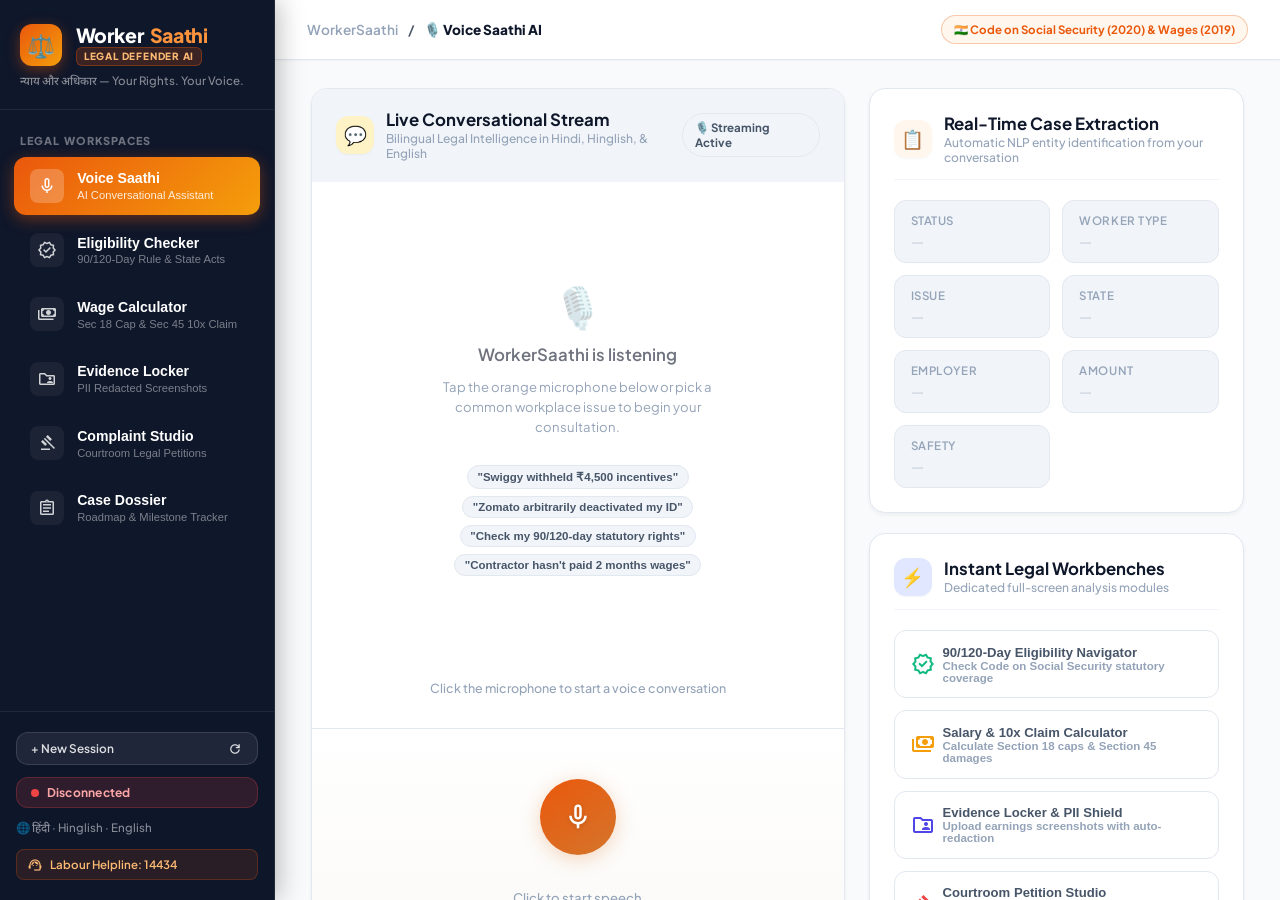
==== commit 242a2a95: "improve ui of this with adding vertical slab for navigation pages" ====
--- a/frontend/index.html
+++ b/frontend/index.html
@@ -25,803 +25,869 @@
 
 <body>
 
-<!-- ─── Top Global Navigation Bar ───────────────────────────────── -->
-<header class="header">
-    <div class="header-left">
-        <div class="brand-wrapper" onclick="navigateToPage('voice')">
-            <div class="header-logo" aria-hidden="true">⚖️</div>
-            <div class="brand-text">
-                <h1>Worker<span class="accent">Saathi</span> <span class="brand-badge">Legal Defender AI</span></h1>
-                <span class="header-subtitle">न्याय और अधिकार — Your Rights. Your Voice.</span>
+<div class="app-layout">
+
+    <!-- ─── Vertical Navigation Sidebar Slab ────────────────────────── -->
+    <aside class="sidebar-nav" id="sidebarNav">
+        <!-- Sidebar Brand Header -->
+        <div class="sidebar-brand">
+            <div class="brand-wrapper" onclick="navigateToPage('voice')">
+                <div class="header-logo" aria-hidden="true">⚖️</div>
+                <div class="brand-text">
+                    <h1>Worker<span class="accent">Saathi</span></h1>
+                    <span class="brand-badge">LEGAL DEFENDER AI</span>
+                </div>
+            </div>
+            <span class="header-subtitle">न्याय और अधिकार — Your Rights. Your Voice.</span>
+        </div>
+
+        <!-- Sidebar Navigation Slabs (Vertical Section Tabs) -->
+        <div class="sidebar-menu-wrapper">
+            <div class="sidebar-section-title">Legal Workspaces</div>
+            <nav class="sidebar-menu" aria-label="Main Navigation">
+                <button class="nav-tab active" data-page="voice" onclick="navigateToPage('voice')">
+                    <span class="nav-tab-icon material-symbols-outlined">mic</span>
+                    <div class="nav-tab-text">
+                        <span class="nav-tab-title">Voice Saathi</span>
+                        <span class="nav-tab-sub">AI Conversational Assistant</span>
+                    </div>
+                </button>
+                <button class="nav-tab" data-page="eligibility" onclick="navigateToPage('eligibility')">
+                    <span class="nav-tab-icon material-symbols-outlined">verified</span>
+                    <div class="nav-tab-text">
+                        <span class="nav-tab-title">Eligibility Checker</span>
+                        <span class="nav-tab-sub">90/120-Day Rule & State Acts</span>
+                    </div>
+                </button>
+                <button class="nav-tab" data-page="wages" onclick="navigateToPage('wages')">
+                    <span class="nav-tab-icon material-symbols-outlined">payments</span>
+                    <div class="nav-tab-text">
+                        <span class="nav-tab-title">Wage Calculator</span>
+                        <span class="nav-tab-sub">Sec 18 Cap & Sec 45 10x Claim</span>
+                    </div>
+                </button>
+                <button class="nav-tab" data-page="evidence" onclick="navigateToPage('evidence')">
+                    <span class="nav-tab-icon material-symbols-outlined">folder_shared</span>
+                    <div class="nav-tab-text">
+                        <span class="nav-tab-title">Evidence Locker</span>
+                        <span class="nav-tab-sub">PII Redacted Screenshots</span>
+                    </div>
+                </button>
+                <button class="nav-tab" data-page="complaint" onclick="navigateToPage('complaint')">
+                    <span class="nav-tab-icon material-symbols-outlined">gavel</span>
+                    <div class="nav-tab-text">
+                        <span class="nav-tab-title">Complaint Studio</span>
+                        <span class="nav-tab-sub">Courtroom Legal Petitions</span>
+                    </div>
+                </button>
+                <button class="nav-tab" data-page="action-plan" onclick="navigateToPage('action-plan')">
+                    <span class="nav-tab-icon material-symbols-outlined">assignment</span>
+                    <div class="nav-tab-text">
+                        <span class="nav-tab-title">Case Dossier</span>
+                        <span class="nav-tab-sub">Roadmap & Milestone Tracker</span>
+                    </div>
+                </button>
+            </nav>
+        </div>
+
+        <!-- Sidebar Footer (Session Pill, Language & Connection Status) -->
+        <div class="sidebar-footer">
+            <div class="session-chip" id="currentSessionPill" onclick="ensureSession()" title="Click to initialize or refresh session">
+                <span>+ New Session</span>
+                <span class="material-symbols-outlined" style="font-size:16px;">refresh</span>
+            </div>
+            <div id="statusBadge" class="status-badge disconnected">
+                Disconnected
+            </div>
+            <div class="sidebar-lang-tag">
+                <span>🌐 हिंदी · Hinglish · English</span>
+            </div>
+            <div class="helpline-quick-tag">
+                <span class="material-symbols-outlined" style="font-size:16px;">support_agent</span>
+                <span>Labour Helpline: 14434</span>
             </div>
         </div>
-    </div>
-
-    <!-- Main Navigation Tabs (Full Dedicated Pages) -->
-    <nav class="top-nav" aria-label="Main Navigation">
-        <button class="nav-tab active" data-page="voice" onclick="navigateToPage('voice')">
-            <span class="material-symbols-outlined">mic</span> Voice Saathi
-        </button>
-        <button class="nav-tab" data-page="eligibility" onclick="navigateToPage('eligibility')">
-            <span class="material-symbols-outlined">verified</span> Eligibility
-        </button>
-        <button class="nav-tab" data-page="wages" onclick="navigateToPage('wages')">
-            <span class="material-symbols-outlined">payments</span> Wage Calculator
-        </button>
-        <button class="nav-tab" data-page="evidence" onclick="navigateToPage('evidence')">
-            <span class="material-symbols-outlined">folder_shared</span> Evidence Locker
-        </button>
-        <button class="nav-tab" data-page="complaint" onclick="navigateToPage('complaint')">
-            <span class="material-symbols-outlined">gavel</span> Complaint Studio
-        </button>
-        <button class="nav-tab" data-page="action-plan" onclick="navigateToPage('action-plan')">
-            <span class="material-symbols-outlined">assignment</span> Case Dossier
-        </button>
-    </nav>
-
-    <div class="header-right">
-        <div class="session-chip" id="currentSessionPill" onclick="ensureSession()" title="Active Session ID">
-            <span>+ New Session</span>
-        </div>
-        <span class="lang-indicator">हिंदी · Hinglish · English</span>
-        <span id="statusBadge" class="status-badge disconnected">Disconnected</span>
-    </div>
-</header>
-
-<!-- ─── Main Application Views Shell ────────────────────────────── -->
-<main class="main-app-shell">
-
-    <!-- ═══════════════════════════════════════════════════════════════
-         PAGE 1: VOICE SAATHI (Conversational Voice Assistant)
-         ═══════════════════════════════════════════════════════════════ -->
-    <section class="page-view active" id="page-voice">
-        <div class="page-container">
-            <div class="two-col-grid voice-layout">
-                
-                <!-- Left: Chat Message Stream -->
-                <div class="card" style="display:flex;flex-direction:column;min-height:0;padding:0;overflow:hidden;">
-                    <div class="card-header" style="padding:1.25rem 1.5rem;margin-bottom:0;background:var(--bg-subtle);">
-                        <div class="card-header-title">
-                            <div class="card-header-icon" style="background:#FEF3C7;color:#D97706;">💬</div>
-                            <div>
-                                <h3>Live Conversational Stream</h3>
-                                <div class="card-header-desc">Bilingual Legal Intelligence in Hindi, Hinglish, & English</div>
-                            </div>
-                        </div>
-                        <span class="statute-pill">🎙️ Streaming Active</span>
-                    </div>
-
-                    <div class="chat-messages" id="chatMessages">
-                        <div class="empty-state" id="emptyState">
-                            <div class="empty-state-icon">🎙️</div>
-                            <div class="empty-state-title">WorkerSaathi is listening</div>
-                            <div class="empty-state-desc">Tap the orange microphone below or pick a common workplace issue to begin your consultation.</div>
-                            
-                            <div class="preset-chips-row" style="justify-content:center;margin-top:1rem;max-width:540px;">
-                                <button class="preset-chip" onclick="addMsg('user', 'Swiggy ne ₹4,500 ka incentive bina kisi notice ke kaat liya.'); toggleSession();">
-                                    "Swiggy withheld ₹4,500 incentives"
-                                </button>
-                                <button class="preset-chip" onclick="addMsg('user', 'Zomato ne meri ID bina explanation ke block kar di.'); toggleSession();">
-                                    "Zomato arbitrarily deactivated my ID"
-                                </button>
-                                <button class="preset-chip" onclick="addMsg('user', 'Maine 120 din kaam kiya hai, kya main Code on Social Security mein eligible hoon?'); toggleSession();">
-                                    "Check my 90/120-day statutory rights"
-                                </button>
-                                <button class="preset-chip" onclick="addMsg('user', 'Contractor ne 2 mahine se factory wages nahi diye hain.'); toggleSession();">
-                                    "Contractor hasn't paid 2 months wages"
-                                </button>
-                            </div>
-                        </div>
-                        <div class="msg system">Click the microphone to start a voice conversation</div>
-                    </div>
-
-                    <!-- Voice Mic Control Bar -->
-                    <div class="mic-area" id="micArea">
-                        <div class="mic-controls-row">
-                            <button class="mute-btn" id="muteBtn" aria-label="Mute/Unmute microphone" title="Mute microphone">
-                                <svg id="muteIconUnmuted" viewBox="0 0 24 24">
-                                    <path d="M12 14c1.66 0 3-1.34 3-3V5c0-1.66-1.34-3-3-3S9 3.34 9 5v6c0 1.66 1.34 3 3 3zm-1-9c0-.55.45-1 1-1s1 .45 1 1v6c0 .55-.45 1-1 1s-1-.45-1-1V5z" />
-                                    <path d="M17 11c0 2.76-2.24 5-5 5s-5-2.24-5-5H5c0 3.53 2.61 6.43 6 6.92V21h2v-3.08c3.39-.49 6-3.39 6-6.92h-2z" />
-                                </svg>
-                                <svg id="muteIconMuted" viewBox="0 0 24 24" style="display:none">
-                                    <path d="M19 11h-1.7c0 .74-.16 1.43-.43 2.05l1.23 1.23c.56-.98.9-2.09.9-3.28zm-4.02.17c0-.06.02-.11.02-.17V5c0-1.66-1.34-3-3-3S9 3.34 9 5v.18l5.98 5.99zM4.27 3L3 4.27l6.01 6.01V11c0 1.66 1.33 3 2.99 3 .22 0 .44-.03.65-.08l1.66 1.66c-.71.33-1.5.52-2.31.52-2.76 0-5.3-2.1-5.3-5.1H5c0 3.41 2.72 6.23 6 6.72V21h2v-3.28c.91-.13 1.77-.45 2.55-.9l4.17 4.18L21 19.73 4.27 3z" />
-                                </svg>
+    </aside>
+
+    <!-- ─── Main Content Wrapper ────────────────────────────────────── -->
+    <div class="main-content-wrapper">
+        
+        <!-- Clean Modern Top Header Bar -->
+        <header class="top-header-bar">
+            <div style="display:flex;align-items:center;gap:1rem;">
+                <button class="mobile-menu-btn" onclick="toggleMobileSidebar()" aria-label="Toggle Navigation">
+                    <span class="material-symbols-outlined">menu</span>
+                </button>
+                <div class="breadcrumb-area">
+                    <span class="brand-crumb">WorkerSaathi</span>
+                    <span>/</span>
+                    <span class="page-crumb" id="activePageCrumb">🎙️ Voice Saathi AI</span>
+                </div>
+            </div>
+
+            <div class="top-header-actions">
+                <span class="statute-pill" style="background:#FFF7ED;color:#EA580C;border-color:rgba(234,88,12,0.3);">
+                    🇮🇳 Code on Social Security (2020) & Wages (2019)
+                </span>
+            </div>
+        </header>
+
+        <!-- ─── Dedicated Page Views Shell ───────────────────────────── -->
+        <main class="main-app-shell">
+
+            <!-- ═══════════════════════════════════════════════════════════
+                 PAGE 1: VOICE SAATHI (Conversational Voice Assistant)
+                 ═══════════════════════════════════════════════════════════ -->
+            <section class="page-view active" id="page-voice">
+                <div class="page-container">
+                    <div class="two-col-grid voice-layout">
+                        
+                        <!-- Left: Chat Message Stream -->
+                        <div class="card" style="display:flex;flex-direction:column;min-height:0;padding:0;overflow:hidden;">
+                            <div class="card-header" style="padding:1.25rem 1.5rem;margin-bottom:0;background:var(--bg-subtle);">
+                                <div class="card-header-title">
+                                    <div class="card-header-icon" style="background:#FEF3C7;color:#D97706;">💬</div>
+                                    <div>
+                                        <h3>Live Conversational Stream</h3>
+                                        <div class="card-header-desc">Bilingual Legal Intelligence in Hindi, Hinglish, & English</div>
+                                    </div>
+                                </div>
+                                <span class="statute-pill">🎙️ Streaming Active</span>
+                            </div>
+
+                            <div class="chat-messages" id="chatMessages">
+                                <div class="empty-state" id="emptyState">
+                                    <div class="empty-state-icon">🎙️</div>
+                                    <div class="empty-state-title">WorkerSaathi is listening</div>
+                                    <div class="empty-state-desc">Tap the orange microphone below or pick a common workplace issue to begin your consultation.</div>
+                                    
+                                    <div class="preset-chips-row" style="justify-content:center;margin-top:1rem;max-width:540px;">
+                                        <button class="preset-chip" onclick="addMsg('user', 'Swiggy ne ₹4,500 ka incentive bina kisi notice ke kaat liya.'); toggleSession();">
+                                            "Swiggy withheld ₹4,500 incentives"
+                                        </button>
+                                        <button class="preset-chip" onclick="addMsg('user', 'Zomato ne meri ID bina explanation ke block kar di.'); toggleSession();">
+                                            "Zomato arbitrarily deactivated my ID"
+                                        </button>
+                                        <button class="preset-chip" onclick="addMsg('user', 'Maine 120 din kaam kiya hai, kya main Code on Social Security mein eligible hoon?'); toggleSession();">
+                                            "Check my 90/120-day statutory rights"
+                                        </button>
+                                        <button class="preset-chip" onclick="addMsg('user', 'Contractor ne 2 mahine se factory wages nahi diye hain.'); toggleSession();">
+                                            "Contractor hasn't paid 2 months wages"
+                                        </button>
+                                    </div>
+                                </div>
+                                <div class="msg system">Click the microphone to start a voice conversation</div>
+                            </div>
+
+                            <!-- Voice Mic Control Bar -->
+                            <div class="mic-area" id="micArea">
+                                <div class="mic-controls-row">
+                                    <button class="mute-btn" id="muteBtn" aria-label="Mute/Unmute microphone" title="Mute microphone">
+                                        <svg id="muteIconUnmuted" viewBox="0 0 24 24">
+                                            <path d="M12 14c1.66 0 3-1.34 3-3V5c0-1.66-1.34-3-3-3S9 3.34 9 5v6c0 1.66 1.34 3 3 3zm-1-9c0-.55.45-1 1-1s1 .45 1 1v6c0 .55-.45 1-1 1s-1-.45-1-1V5z" />
+                                            <path d="M17 11c0 2.76-2.24 5-5 5s-5-2.24-5-5H5c0 3.53 2.61 6.43 6 6.92V21h2v-3.08c3.39-.49 6-3.39 6-6.92h-2z" />
+                                        </svg>
+                                        <svg id="muteIconMuted" viewBox="0 0 24 24" style="display:none">
+                                            <path d="M19 11h-1.7c0 .74-.16 1.43-.43 2.05l1.23 1.23c.56-.98.9-2.09.9-3.28zm-4.02.17c0-.06.02-.11.02-.17V5c0-1.66-1.34-3-3-3S9 3.34 9 5v.18l5.98 5.99zM4.27 3L3 4.27l6.01 6.01V11c0 1.66 1.33 3 2.99 3 .22 0 .44-.03.65-.08l1.66 1.66c-.71.33-1.5.52-2.31.52-2.76 0-5.3-2.1-5.3-5.1H5c0 3.41 2.72 6.23 6 6.72V21h2v-3.28c.91-.13 1.77-.45 2.55-.9l4.17 4.18L21 19.73 4.27 3z" />
+                                        </svg>
+                                    </button>
+
+                                    <div class="mic-visual-wrapper">
+                                        <canvas id="audioVisualizer" class="waveform-canvas" aria-hidden="true"></canvas>
+                                        <div class="mic-ring mic-ring-3" aria-hidden="true"></div>
+                                        <div class="mic-ring mic-ring-2" aria-hidden="true"></div>
+                                        <div class="mic-ring mic-ring-1" aria-hidden="true"></div>
+
+                                        <button class="mic-btn start" id="micBtn" aria-label="Start or Stop session">
+                                            <svg viewBox="0 0 24 24">
+                                                <path d="M12 14c1.66 0 3-1.34 3-3V5c0-1.66-1.34-3-3-3S9 3.34 9 5v6c0 1.66 1.34 3 3 3zm-1-9c0-.55.45-1 1-1s1 .45 1 1v6c0 .55-.45 1-1 1s-1-.45-1-1V5z" />
+                                                <path d="M17 11c0 2.76-2.24 5-5 5s-5-2.24-5-5H5c0 3.53 2.61 6.43 6 6.92V21h2v-3.08c3.39-.49 6-3.39 6-6.92h-2z" />
+                                            </svg>
+                                        </button>
+                                    </div>
+                                </div>
+
+                                <div class="mic-hints-row">
+                                    <span class="mic-hint" id="micHint">Click to start speech</span>
+                                    <span class="mute-indicator" id="muteIndicator">Mic muted</span>
+                                </div>
+                                <span class="mic-lang-hint">बोलो WorkerSaathi सुनेगा · Speak in Hindi, Hinglish, or English</span>
+                            </div>
+                        </div>
+
+                        <!-- Right: Command Stage, Live Extraction & Quick Navigators -->
+                        <div style="display:flex;flex-direction:column;gap:1.25rem;">
+                            <!-- Live Fact Extraction Card -->
+                            <div class="card">
+                                <div class="card-header">
+                                    <div class="card-header-title">
+                                        <div class="card-header-icon case">📋</div>
+                                        <div>
+                                            <h3>Real-Time Case Extraction</h3>
+                                            <div class="card-header-desc">Automatic NLP entity identification from your conversation</div>
+                                        </div>
+                                    </div>
+                                </div>
+
+                                <div class="case-fields-grid" id="caseFields">
+                                    <div class="field-stat-card">
+                                        <span class="field-key">Status</span>
+                                        <span class="field-val empty" id="fStatus">—</span>
+                                    </div>
+                                    <div class="field-stat-card">
+                                        <span class="field-key">Worker Type</span>
+                                        <span class="field-val empty" id="fWorkerType">—</span>
+                                    </div>
+                                    <div class="field-stat-card">
+                                        <span class="field-key">Issue</span>
+                                        <span class="field-val empty" id="fIssue">—</span>
+                                    </div>
+                                    <div class="field-stat-card">
+                                        <span class="field-key">State</span>
+                                        <span class="field-val empty" id="fState">—</span>
+                                    </div>
+                                    <div class="field-stat-card">
+                                        <span class="field-key">Employer</span>
+                                        <span class="field-val empty" id="fEmployer">—</span>
+                                    </div>
+                                    <div class="field-stat-card">
+                                        <span class="field-key">Amount</span>
+                                        <span class="field-val empty" id="fAmount">—</span>
+                                    </div>
+                                    <div class="field-stat-card">
+                                        <span class="field-key">Safety</span>
+                                        <span class="field-val empty" id="fSafety">—</span>
+                                    </div>
+                                </div>
+                            </div>
+
+                            <!-- Quick Legal Modules Launchpad -->
+                            <div class="card">
+                                <div class="card-header">
+                                    <div class="card-header-title">
+                                        <div class="card-header-icon" style="background:#E0E7FF;color:#4338CA;">⚡</div>
+                                        <div>
+                                            <h3>Instant Legal Workbenches</h3>
+                                            <div class="card-header-desc">Dedicated full-screen analysis modules</div>
+                                        </div>
+                                    </div>
+                                </div>
+
+                                <div style="display:flex;flex-direction:column;gap:0.75rem;">
+                                    <button class="auth-pill" onclick="navigateToPage('eligibility')">
+                                        <span class="material-symbols-outlined" style="color:#10B981;">verified</span>
+                                        <div>
+                                            <strong>90/120-Day Eligibility Navigator</strong>
+                                            <div style="font-size:0.72rem;color:var(--text-muted);">Check Code on Social Security statutory coverage</div>
+                                        </div>
+                                    </button>
+                                    <button class="auth-pill" onclick="navigateToPage('wages')">
+                                        <span class="material-symbols-outlined" style="color:#F59E0B;">payments</span>
+                                        <div>
+                                            <strong>Salary & 10x Claim Calculator</strong>
+                                            <div style="font-size:0.72rem;color:var(--text-muted);">Calculate Section 18 caps & Section 45 damages</div>
+                                        </div>
+                                    </button>
+                                    <button class="auth-pill" onclick="navigateToPage('evidence')">
+                                        <span class="material-symbols-outlined" style="color:#4F46E5;">folder_shared</span>
+                                        <div>
+                                            <strong>Evidence Locker & PII Shield</strong>
+                                            <div style="font-size:0.72rem;color:var(--text-muted);">Upload earnings screenshots with auto-redaction</div>
+                                        </div>
+                                    </button>
+                                    <button class="auth-pill" onclick="navigateToPage('complaint')">
+                                        <span class="material-symbols-outlined" style="color:#EF4444;">gavel</span>
+                                        <div>
+                                            <strong>Courtroom Petition Studio</strong>
+                                            <div style="font-size:0.72rem;color:var(--text-muted);">Draft official complaints for Labour Commissioner</div>
+                                        </div>
+                                    </button>
+                                </div>
+                            </div>
+                        </div>
+
+                    </div>
+                </div>
+            </section>
+
+            <!-- ═══════════════════════════════════════════════════════════
+                 PAGE 2: ELIGIBILITY NAVIGATOR (Full-Width Statutory Checker)
+                 ═══════════════════════════════════════════════════════════ -->
+            <section class="page-view" id="page-eligibility">
+                <div class="page-container">
+                    <div class="page-hero-banner">
+                        <div class="hero-info">
+                            <h2><span class="material-symbols-outlined" style="color:#10B981;font-size:1.6rem;">verified</span> Statutory Eligibility & Rights Navigator</h2>
+                            <p>Evaluates tenure requirements under Code on Social Security (2020) § 114 and State Gig Worker Acts</p>
+                        </div>
+                        <div class="hero-badges">
+                            <span class="statute-pill">📜 Code on Social Security 2020</span>
+                            <span class="statute-pill">🏛️ Rajasthan Gig Workers Act 2023</span>
+                            <span class="statute-pill">⚖️ Section 114 Enforceable</span>
+                        </div>
+                    </div>
+
+                    <div class="two-col-grid">
+                        <!-- Left Column: Verification Parameters -->
+                        <div class="card">
+                            <div class="card-header">
+                                <div class="card-header-title">
+                                    <div class="card-header-icon" style="background:#ECFDF5;color:#10B981;">🛡️</div>
+                                    <div>
+                                        <h3>Worker Tenure & Credentials</h3>
+                                        <div class="card-header-desc">Enter your platform engagement details</div>
+                                    </div>
+                                </div>
+                            </div>
+
+                            <div class="calc-field">
+                                <label>Days with Primary Aggregator (e.g., Swiggy, Zomato, Blinkit, Urban Company)</label>
+                                <input type="number" id="eligDaysInput" class="calc-input no-prefix" value="95" min="0">
+                                <div class="preset-chips-row">
+                                    <span style="font-size:0.72rem;color:var(--text-muted);">Quick Presets:</span>
+                                    <button class="preset-chip" onclick="setEligDaysPreset(30)">30 Days (Probation)</button>
+                                    <button class="preset-chip" onclick="setEligDaysPreset(90)">90 Days (Statutory Threshold)</button>
+                                    <button class="preset-chip" onclick="setEligDaysPreset(120)">120 Days (Multi-App)</button>
+                                    <button class="preset-chip" onclick="setEligDaysPreset(180)">180 Days (Senior)</button>
+                                </div>
+                            </div>
+
+                            <div class="calc-field">
+                                <label>Total Number of Aggregator Platforms Active On</label>
+                                <input type="number" id="eligAppsInput" class="calc-input no-prefix" value="1" min="1">
+                            </div>
+
+                            <div class="switch-wrapper">
+                                <div class="switch-label-group">
+                                    <span class="switch-label">e-Shram Portal Registration</span>
+                                    <span class="switch-subtext">Registered with 12-digit Universal Account Number (UAN)</span>
+                                </div>
+                                <input type="checkbox" id="eligEshramCheck" class="custom-switch" checked>
+                            </div>
+
+                            <div class="calc-field">
+                                <label>State Jurisdiction of Work</label>
+                                <select class="calc-input no-prefix" style="cursor:pointer;" onchange="runEligibilityCheck()">
+                                    <option value="Rajasthan">Rajasthan (State Act 2023 Enacted)</option>
+                                    <option value="Karnataka">Karnataka (Platform Welfare Bill Enacted)</option>
+                                    <option value="Maharashtra">Maharashtra (Gig Welfare Board)</option>
+                                    <option value="Delhi">Delhi NCT (Aggregator Policy 2023)</option>
+                                    <option value="Other">Other States (Central Social Security Code)</option>
+                                </select>
+                            </div>
+
+                            <button class="calc-btn" onclick="runEligibilityCheck()">
+                                <span class="material-symbols-outlined">gavel</span> Verify Statutory Rights & Eligibility
                             </button>
-
-                            <div class="mic-visual-wrapper">
-                                <canvas id="audioVisualizer" class="waveform-canvas" aria-hidden="true"></canvas>
-                                <div class="mic-ring mic-ring-3" aria-hidden="true"></div>
-                                <div class="mic-ring mic-ring-2" aria-hidden="true"></div>
-                                <div class="mic-ring mic-ring-1" aria-hidden="true"></div>
-
-                                <button class="mic-btn start" id="micBtn" aria-label="Start or Stop session">
-                                    <svg viewBox="0 0 24 24">
-                                        <path d="M12 14c1.66 0 3-1.34 3-3V5c0-1.66-1.34-3-3-3S9 3.34 9 5v6c0 1.66 1.34 3 3 3zm-1-9c0-.55.45-1 1-1s1 .45 1 1v6c0 .55-.45 1-1 1s-1-.45-1-1V5z" />
-                                        <path d="M17 11c0 2.76-2.24 5-5 5s-5-2.24-5-5H5c0 3.53 2.61 6.43 6 6.92V21h2v-3.08c3.39-.49 6-3.39 6-6.92h-2z" />
-                                    </svg>
-                                </button>
-                            </div>
-                        </div>
-
-                        <div class="mic-hints-row">
-                            <span class="mic-hint" id="micHint">Click to start speech</span>
-                            <span class="mute-indicator" id="muteIndicator">Mic muted</span>
-                        </div>
-                        <span class="mic-lang-hint">बोलो WorkerSaathi सुनेगा · Speak in Hindi, Hinglish, or English</span>
+                        </div>
+
+                        <!-- Right Column: Statutory Verdict & Visual Progress -->
+                        <div class="card">
+                            <div class="card-header">
+                                <div class="card-header-title">
+                                    <div class="card-header-icon" style="background:#FEF3C7;color:#D97706;">📊</div>
+                                    <div>
+                                        <h3>Statutory Evaluation Verdict</h3>
+                                        <div class="card-header-desc">Instant legal rights breakdown & entitlements</div>
+                                    </div>
+                                </div>
+                            </div>
+
+                            <!-- Dynamic Verdict Banner -->
+                            <div id="eligStatusBanner" class="eligibility-status-banner conditionally_eligible">
+                                🔍 Awaiting work details — Click Verify above or enter days
+                            </div>
+
+                            <!-- 90/120 Day Rule Progress Bar -->
+                            <div class="tenure-progress-box">
+                                <div class="tenure-progress-labels">
+                                    <span>Code on Social Security (90-Day Single / 120-Day Multi Threshold)</span>
+                                    <span id="tenureProgressLabel">0 / 90 days completed</span>
+                                </div>
+                                <div class="tenure-progress-bar">
+                                    <div class="tenure-progress-fill" id="tenureProgressFill" style="width: 0%;"></div>
+                                </div>
+                            </div>
+
+                            <!-- Criteria Checks Grid -->
+                            <div id="eligCriteriaList" class="criteria-list">
+                                <div class="criteria-item passed">
+                                    <span class="criteria-icon">✓</span>
+                                    <div class="criteria-content">
+                                        <strong>Section 114 Aggregator Coverage</strong>
+                                        <span>Worker operates on certified digital marketplace aggregator (Basis: Code on Social Security 2020)</span>
+                                    </div>
+                                </div>
+                            </div>
+
+                            <!-- State Specific Rights -->
+                            <div id="eligStateRights" class="statutory-callout" style="display:none;"></div>
+
+                            <div class="statutory-callout">
+                                ⚖️ <strong>Statutory Notice:</strong> Under the Code on Social Security 2020, aggregator registration is mandatory. Protections against arbitrary app deactivation, wage withholding, and denial of grievance redressal are enforceable immediately under the Industrial Disputes Act and State Welfare frameworks.
+                            </div>
+                        </div>
                     </div>
                 </div>
-
-                <!-- Right: Command Stage, Live Extraction & Quick Navigators -->
-                <div style="display:flex;flex-direction:column;gap:1.25rem;">
-                    <!-- Live Fact Extraction Card -->
+            </section>
+
+            <!-- ═══════════════════════════════════════════════════════════
+                 PAGE 3: WAGE & CLAIM CALCULATOR (Full-Width Financial Workbench)
+                 ═══════════════════════════════════════════════════════════ -->
+            <section class="page-view" id="page-wages">
+                <div class="page-container">
+                    <div class="page-hero-banner">
+                        <div class="hero-info">
+                            <h2><span class="material-symbols-outlined" style="color:#F59E0B;font-size:1.6rem;">payments</span> Forensic Wage & Statutory Penalty Calculator</h2>
+                            <p>Enforcing Code on Wages (2019) § 18(3) 50% Deduction Cap & § 45 10x Compensation Damages</p>
+                        </div>
+                        <div class="hero-badges">
+                            <span class="statute-pill">💰 Section 18(3) 50% Cap</span>
+                            <span class="statute-pill">⚖️ Section 45 10x Penalty</span>
+                            <span class="statute-pill">📋 Recovery of Wages Mandate</span>
+                        </div>
+                    </div>
+
+                    <div class="two-col-grid">
+                        <!-- Left Column: Dispute Inputs -->
+                        <div class="card">
+                            <div class="card-header">
+                                <div class="card-header-title">
+                                    <div class="card-header-icon" style="background:#FEF3C7;color:#D97706;">🧮</div>
+                                    <div>
+                                        <h3>Financial Dispute Breakdown</h3>
+                                        <div class="card-header-desc">Enter earnings, deductions, and disputed periods</div>
+                                    </div>
+                                </div>
+                            </div>
+
+                            <div class="calc-field">
+                                <label>Base Unpaid Wages / Completed Disputed Trips (₹)</label>
+                                <div class="calc-input-wrapper">
+                                    <span class="calc-input-prefix">₹</span>
+                                    <input type="number" id="calcBaseInput" class="calc-input" placeholder="e.g. 12000" value="12000">
+                                </div>
+                            </div>
+
+                            <div class="calc-field">
+                                <label>Withheld Incentives & Surge Bonuses (₹)</label>
+                                <div class="calc-input-wrapper">
+                                    <span class="calc-input-prefix">₹</span>
+                                    <input type="number" id="calcIncInput" class="calc-input" placeholder="e.g. 3000" value="3000">
+                                </div>
+                            </div>
+
+                            <div class="calc-field">
+                                <label>Arbitrary Penalties & Unlawful Deductions (₹)</label>
+                                <div class="calc-input-wrapper">
+                                    <span class="calc-input-prefix">₹</span>
+                                    <input type="number" id="calcDedInput" class="calc-input" placeholder="e.g. 2500" value="2500">
+                                </div>
+                            </div>
+
+                            <div class="calc-field">
+                                <label>Disputed Period of Engagement</label>
+                                <input type="text" id="calcPeriodInput" class="calc-input no-prefix" value="Last 2 weeks">
+                            </div>
+
+                            <div class="preset-chips-row" style="margin-top:0.25rem;margin-bottom:1rem;">
+                                <span style="font-size:0.72rem;color:var(--text-muted);">Dispute Presets:</span>
+                                <button class="preset-chip" onclick="setWagePreset(12000, 3000, 2500, 'Last 2 weeks')">Swiggy Payout Dispute (₹17.5k)</button>
+                                <button class="preset-chip" onclick="setWagePreset(8500, 2200, 4800, 'July 2024')">Zomato Heavy Deduction (₹15.5k)</button>
+                                <button class="preset-chip" onclick="setWagePreset(18000, 4500, 3000, 'Factory 1 Month')">Factory Monthly Wage (₹25.5k)</button>
+                            </div>
+
+                            <button class="calc-btn" onclick="runWageCalculation()">
+                                <span class="material-symbols-outlined">calculate</span> Calculate Total Statutory Claim Demand
+                            </button>
+                        </div>
+
+                        <!-- Right Column: Statutory Claim Demand Results -->
+                        <div class="card">
+                            <div class="card-header">
+                                <div class="card-header-title">
+                                    <div class="card-header-icon" style="background:#ECFDF5;color:#10B981;">📈</div>
+                                    <div>
+                                        <h3>Total Legal Claim Recovery</h3>
+                                        <div class="card-header-desc">Principal owed plus statutory compensation demand</div>
+                                    </div>
+                                </div>
+                            </div>
+
+                            <div class="wage-results-card" id="wageResultsCard">
+                                <!-- Hero Grand Total Card -->
+                                <div class="wage-hero-card">
+                                    <div class="wage-hero-header">
+                                        <span>Total Courtroom Claim Demand</span>
+                                        <span class="statute-pill" style="background:rgba(255,255,255,0.15);color:#FFFFFF;border:none;">Sec 45 Enforced</span>
+                                    </div>
+                                    <div class="wage-hero-amount" id="resTotalClaimDemand">₹70,000</div>
+                                    <div class="wage-hero-subtext">
+                                        <span class="material-symbols-outlined" style="font-size:16px;">verified</span>
+                                        Includes statutory compensation for deliberate delay & deductions
+                                    </div>
+                                </div>
+
+                                <!-- Itemized Forensic Rows -->
+                                <div class="wage-breakdown-card">
+                                    <div class="wage-stat-row">
+                                        <span>Base Unpaid Earnings</span>
+                                        <strong id="resBasePay">₹12,000</strong>
+                                    </div>
+                                    <div class="wage-stat-row">
+                                        <span>Withheld Incentives & Surges</span>
+                                        <strong id="resIncentives">₹3,000</strong>
+                                    </div>
+                                    <div class="wage-stat-row">
+                                        <span>Unauthorized Arbitrary Deductions</span>
+                                        <strong id="resDeductions" style="color:var(--red);">₹2,500</strong>
+                                    </div>
+                                    <div class="wage-stat-row total">
+                                        <span>Net Principal Balance Owed</span>
+                                        <span id="resPrincipalTotal">₹17,500</span>
+                                    </div>
+                                    <div class="wage-stat-row compensation">
+                                        <span>Statutory Section 45 Penalty Damages (up to 10x)</span>
+                                        <span id="resStatutoryDamages">+₹52,500</span>
+                                    </div>
+                                </div>
+
+                                <!-- Section 18 Violation Shield -->
+                                <div id="resViolationPill" class="violation-pill" style="display:none;">
+                                    <span class="material-symbols-outlined" style="color:var(--red);">warning</span>
+                                    <span><strong>Section 18(3) Breach:</strong> Deductions exceed the 50% legal cap mandated by Code on Wages, 2019.</span>
+                                </div>
+
+                                <div style="margin-top:1.25rem;">
+                                    <button class="calc-btn" style="background:var(--indigo-gradient);" onclick="transferToComplaint()">
+                                        <span class="material-symbols-outlined">send_and_archive</span> Transfer Amounts to Official Complaint Petition →
+                                    </button>
+                                </div>
+                            </div>
+                        </div>
+                    </div>
+                </div>
+            </section>
+
+            <!-- ═══════════════════════════════════════════════════════════
+                 PAGE 4: EVIDENCE LOCKER & TIMELINE (Full-Width Document Hub)
+                 ═══════════════════════════════════════════════════════════ -->
+            <section class="page-view" id="page-evidence">
+                <div class="page-container">
+                    <div class="page-hero-banner">
+                        <div class="hero-info">
+                            <h2><span class="material-symbols-outlined" style="color:#4F46E5;font-size:1.6rem;">folder_shared</span> Corroborated Evidence Locker & Timeline</h2>
+                            <p>Secure ingestion of earnings screenshots, WhatsApp logs, and deactivation notices with automated PII masking</p>
+                        </div>
+                        <div class="hero-badges">
+                            <span class="statute-pill">🛡️ Automated PII Redaction Active</span>
+                            <span class="statute-pill">📸 OCR & Invoice Extraction</span>
+                        </div>
+                    </div>
+
+                    <!-- Privacy Shield Banner -->
+                    <div class="privacy-shield-banner">
+                        <span class="material-symbols-outlined" style="font-size:22px;">shield</span>
+                        <span><strong>Privacy Shield Guaranteed:</strong> Aadhaar numbers (12-digit UID), PAN cards, bank account details, and OTPs are automatically masked before saving or transmitting.</span>
+                    </div>
+
+                    <!-- Drag and Drop Dropzone -->
+                    <div class="upload-dropzone" id="evidenceDropzone">
+                        <div class="upload-icon">📸</div>
+                        <div class="upload-title">Drop payment screenshot, statement, or click to upload</div>
+                        <div class="upload-hint">Upload Swiggy/Zomato earnings tabs, WhatsApp chat logs, or deactivation screens (PNG, JPG, PDF up to 25MB)</div>
+                        <div id="uploadStatusHint" style="font-size:0.8rem;color:var(--saffron);margin-top:0.75rem;font-weight:600;"></div>
+                    </div>
+                    <input type="file" id="evidenceFileInput" style="display:none;" accept="image/*,application/pdf">
+
+                    <div class="two-col-grid">
+                        <!-- Left: Uploaded Evidence Grid -->
+                        <div class="card">
+                            <div class="card-header">
+                                <div class="card-header-title">
+                                    <div class="card-header-icon" style="background:#EEF2FF;color:#4F46E5;">📎</div>
+                                    <div>
+                                        <h3>Uploaded Evidence Records</h3>
+                                        <div class="card-header-desc">Chronologically catalogued annexures for court filing</div>
+                                    </div>
+                                </div>
+                            </div>
+
+                            <div id="evidenceItemsList" class="evidence-items-grid">
+                                <div style="color:var(--text-muted);font-size:0.82rem;padding:1rem 0;">No evidence files uploaded yet. Drag & drop above.</div>
+                            </div>
+                        </div>
+
+                        <!-- Right: Chronological Corroborated Timeline -->
+                        <div class="card">
+                            <div class="card-header">
+                                <div class="card-header-title">
+                                    <div class="card-header-icon" style="background:#FEF3C7;color:#D97706;">⏳</div>
+                                    <div>
+                                        <h3>Corroborated Case Timeline</h3>
+                                        <div class="card-header-desc">Event chronology synthesized from statements & documents</div>
+                                    </div>
+                                </div>
+                            </div>
+
+                            <div id="evidenceTimelineNodes" class="timeline-container">
+                                <div class="timeline-node">
+                                    <div class="timeline-node-date">Case Initiation</div>
+                                    <div class="timeline-node-desc">WorkerSaathi compiling chronological timeline of platform onboarding, disputes, and withholding...</div>
+                                </div>
+                            </div>
+                        </div>
+                    </div>
+                </div>
+            </section>
+
+            <!-- ═══════════════════════════════════════════════════════════
+                 PAGE 5: COMPLAINT DRAFTING STUDIO (Formal Legal Petition Studio)
+                 ═══════════════════════════════════════════════════════════ -->
+            <section class="page-view" id="page-complaint">
+                <div class="page-container">
+                    <div class="page-hero-banner">
+                        <div class="hero-info">
+                            <h2><span class="material-symbols-outlined" style="color:#EF4444;font-size:1.6rem;">gavel</span> Courtroom-Ready Legal Petition Studio</h2>
+                            <p>Draft official memorandum of claim complete with statutory citations, financial annexures, and relief prayers</p>
+                        </div>
+                        <div class="hero-badges">
+                            <span class="statute-pill">⚖️ Formatted for Conciliation Officers</span>
+                            <span class="statute-pill">🏛️ DLSA Free Legal Aid Ready</span>
+                        </div>
+                    </div>
+
+                    <!-- Authority & Language Selection Bar -->
+                    <div class="card">
+                        <div style="display:flex;justify-content:space-between;align-items:center;margin-bottom:0.85rem;">
+                            <span style="font-size:0.85rem;font-weight:700;color:var(--text-primary);">Select Filing Authority & Forum:</span>
+                            <div class="lang-toggle-pills">
+                                <button class="lang-pill active" data-lang="en" onclick="selectComplaintLanguage('en')">English</button>
+                                <button class="lang-pill" data-lang="hi" onclick="selectComplaintLanguage('hi')">हिंदी (Hindi)</button>
+                            </div>
+                        </div>
+
+                        <div class="authority-select-grid">
+                            <button class="auth-pill active" data-auth="labour_commissioner" onclick="selectComplaintAuthority('labour_commissioner')">
+                                🏛️ <span>Labour Commissioner (Conciliation Officer)</span>
+                            </button>
+                            <button class="auth-pill" data-auth="aggregator_grievance_officer" onclick="selectComplaintAuthority('aggregator_grievance_officer')">
+                                🏢 <span>Platform Nodal Grievance Redressal</span>
+                            </button>
+                            <button class="auth-pill" data-auth="dlsa_legal_aid" onclick="selectComplaintAuthority('dlsa_legal_aid')">
+                                ⚖️ <span>DLSA Free Legal Aid Panel Advocate</span>
+                            </button>
+                            <button class="auth-pill" data-auth="state_welfare_board" onclick="selectComplaintAuthority('state_welfare_board')">
+                                📋 <span>State Platform Gig Workers Welfare Board</span>
+                            </button>
+                        </div>
+
+                        <button class="calc-btn" onclick="generateLegalComplaint()">
+                            <span class="material-symbols-outlined">edit_document</span> Draft Formal Legal Petition
+                        </button>
+                    </div>
+
+                    <!-- Official Filing Guidance Callout -->
+                    <div id="filingGuidanceBox" class="statutory-callout" style="display:none;margin-top:0;"></div>
+
+                    <!-- Courtroom Parchment Preview -->
+                    <div class="card" style="padding:0;overflow:hidden;">
+                        <div class="card-header" style="padding:1rem 1.5rem;margin-bottom:0;background:var(--bg-subtle);">
+                            <div class="card-header-title">
+                                <div class="card-header-icon" style="background:#FEE2E2;color:#DC2626;">📜</div>
+                                <div>
+                                    <h3>Courtroom Petition Draft Preview</h3>
+                                    <div class="card-header-desc">Complete with statutory grounds, statement of claim, and verification affidavit</div>
+                                </div>
+                            </div>
+                        </div>
+
+                        <div class="complaint-preview-box" id="complaintPreviewBox">
+                            <p style="color:var(--text-muted);text-align:center;padding:4rem 0;">
+                                Click <strong>"Draft Formal Legal Petition"</strong> above to generate an official complaint complete with case title, statutory grounds under Code on Wages & Social Security, itemized forensic financial annexure, and prayer for reliefs.
+                            </p>
+                        </div>
+                    </div>
+
+                    <!-- Action Toolbar -->
+                    <div class="complaint-actions-row">
+                        <button class="complaint-btn secondary" onclick="copyComplaintToClipboard()">
+                            <span class="material-symbols-outlined">content_copy</span> Copy Formal Complaint Text
+                        </button>
+                        <button class="complaint-btn primary" onclick="printOrSaveComplaintPdf()">
+                            <span class="material-symbols-outlined">print</span> Print / Save Courtroom Petition as PDF
+                        </button>
+                    </div>
+                </div>
+            </section>
+
+            <!-- ═══════════════════════════════════════════════════════════
+                 PAGE 6: CASE DOSSIER & ACTION PLAN (Strategic Roadmap)
+                 ═══════════════════════════════════════════════════════════ -->
+            <section class="page-view" id="page-action-plan">
+                <div class="page-container">
+                    <div class="page-hero-banner">
+                        <div class="hero-info">
+                            <h2><span class="material-symbols-outlined" style="color:#0F172A;font-size:1.6rem;">assignment</span> Case Dossier & Strategic Legal Action Plan</h2>
+                            <p>Comprehensive forensic audit trail, statutory timeline, and AI legal defense strategy</p>
+                        </div>
+                        <div class="hero-badges">
+                            <button class="calc-btn" style="padding:0.5rem 1rem;font-size:0.8rem;width:auto;" onclick="generateFullActionPlan()">
+                                ⚡ Generate / Refresh Legal Plan
+                            </button>
+                        </div>
+                    </div>
+
+                    <!-- Case Progress Stepper -->
+                    <div class="card">
+                        <div class="card-header">
+                            <div class="card-header-title">
+                                <div class="card-header-icon progress">📊</div>
+                                <div>
+                                    <h3>Case Progress Tracker</h3>
+                                    <div class="card-header-desc">Statutory milestone tracking from voice intake to evidence submission</div>
+                                </div>
+                            </div>
+                        </div>
+
+                        <div class="progress-tracker" id="progressTracker" style="display:grid;grid-template-columns:repeat(auto-fit, minmax(140px, 1fr));gap:0.75rem;">
+                            <div class="progress-step active" data-status="new,listening">
+                                <div class="progress-dot-col">
+                                    <div class="progress-dot"></div>
+                                    <div class="progress-line"></div>
+                                </div>
+                                <span class="progress-label">Listening</span>
+                            </div>
+                            <div class="progress-step" data-status="classified">
+                                <div class="progress-dot-col">
+                                    <div class="progress-dot"></div>
+                                    <div class="progress-line"></div>
+                                </div>
+                                <span class="progress-label">Issue identified</span>
+                            </div>
+                            <div class="progress-step" data-status="collecting_information,safety_check">
+                                <div class="progress-dot-col">
+                                    <div class="progress-dot"></div>
+                                    <div class="progress-line"></div>
+                                </div>
+                                <span class="progress-label">Gathering details</span>
+                            </div>
+                            <div class="progress-step" data-status="retrieving_rights">
+                                <div class="progress-dot-col">
+                                    <div class="progress-dot"></div>
+                                    <div class="progress-line"></div>
+                                </div>
+                                <span class="progress-label">Checking rights</span>
+                            </div>
+                            <div class="progress-step" data-status="rights_verified">
+                                <div class="progress-dot-col">
+                                    <div class="progress-dot"></div>
+                                    <div class="progress-line"></div>
+                                </div>
+                                <span class="progress-label">Rights verified</span>
+                            </div>
+                            <div class="progress-step" data-status="action_plan_ready">
+                                <div class="progress-dot-col">
+                                    <div class="progress-dot"></div>
+                                    <div class="progress-line"></div>
+                                </div>
+                                <span class="progress-label">Action plan</span>
+                            </div>
+                            <div class="progress-step" data-status="evidence_generated">
+                                <div class="progress-dot-col">
+                                    <div class="progress-dot"></div>
+                                    <div class="progress-line"></div>
+                                </div>
+                                <span class="progress-label">Evidence ready</span>
+                            </div>
+                        </div>
+                    </div>
+
+                    <!-- Case Snapshot Fact Matrix -->
                     <div class="card">
                         <div class="card-header">
                             <div class="card-header-title">
                                 <div class="card-header-icon case">📋</div>
                                 <div>
-                                    <h3>Real-Time Case Extraction</h3>
-                                    <div class="card-header-desc">Automatic NLP entity identification from your conversation</div>
-                                </div>
-                            </div>
-                        </div>
-
-                        <div class="case-fields-grid" id="caseFields">
+                                    <h3>Case Facts Matrix</h3>
+                                    <div class="card-header-desc">Verified forensic details of the worker dispute</div>
+                                </div>
+                            </div>
+                        </div>
+
+                        <div class="case-fields-grid">
                             <div class="field-stat-card">
                                 <span class="field-key">Status</span>
-                                <span class="field-val empty" id="fStatus">—</span>
+                                <span class="field-val empty fStatus">—</span>
                             </div>
                             <div class="field-stat-card">
                                 <span class="field-key">Worker Type</span>
-                                <span class="field-val empty" id="fWorkerType">—</span>
+                                <span class="field-val empty fWorkerType">—</span>
                             </div>
                             <div class="field-stat-card">
                                 <span class="field-key">Issue</span>
-                                <span class="field-val empty" id="fIssue">—</span>
+                                <span class="field-val empty fIssue">—</span>
                             </div>
                             <div class="field-stat-card">
                                 <span class="field-key">State</span>
-                                <span class="field-val empty" id="fState">—</span>
+                                <span class="field-val empty fState">—</span>
                             </div>
                             <div class="field-stat-card">
-                                <span class="field-key">Employer</span>
-                                <span class="field-val empty" id="fEmployer">—</span>
+                                <span class="field-key">Employer / Platform</span>
+                                <span class="field-val empty fEmployer">—</span>
                             </div>
                             <div class="field-stat-card">
-                                <span class="field-key">Amount</span>
-                                <span class="field-val empty" id="fAmount">—</span>
+                                <span class="field-key">Disputed Amount</span>
+                                <span class="field-val empty fAmount">—</span>
                             </div>
                             <div class="field-stat-card">
-                                <span class="field-key">Safety</span>
-                                <span class="field-val empty" id="fSafety">—</span>
-                            </div>
-                        </div>
-                    </div>
-
-                    <!-- Quick Legal Modules Launchpad -->
+                                <span class="field-key">Safety Level</span>
+                                <span class="field-val empty fSafety">—</span>
+                            </div>
+                        </div>
+                    </div>
+
+                    <!-- AI Strategic Action Plan Area -->
                     <div class="card">
                         <div class="card-header">
                             <div class="card-header-title">
-                                <div class="card-header-icon" style="background:#E0E7FF;color:#4338CA;">⚡</div>
+                                <div class="card-header-icon" style="background:#FEF3C7;color:#D97706;">⚖️</div>
                                 <div>
-                                    <h3>Instant Legal Workbenches</h3>
-                                    <div class="card-header-desc">Dedicated full-screen analysis modules</div>
-                                </div>
-                            </div>
-                        </div>
-
-                        <div style="display:flex;flex-direction:column;gap:0.75rem;">
-                            <button class="auth-pill" onclick="navigateToPage('eligibility')">
-                                <span class="material-symbols-outlined" style="color:#10B981;">verified</span>
+                                    <h3>Statutory Indian Legal Action Plan</h3>
+                                    <div class="card-header-desc">Step-by-step statutory strategy, conciliation guidelines & helpline numbers</div>
+                                </div>
+                            </div>
+                        </div>
+
+                        <div id="actionPlanDisplayArea">
+                            <div style="text-align:center;padding:3rem 0;color:var(--text-muted);">
+                                <p>Click <strong>"Generate / Refresh Legal Plan"</strong> above to synthesize an evidence-backed statutory action plan using WorkerSaathi AI.</p>
+                            </div>
+                        </div>
+                    </div>
+
+                    <!-- Forensic Tool Call Log -->
+                    <div class="card">
+                        <div class="card-header">
+                            <div class="card-header-title">
+                                <div class="card-header-icon tools">🔧</div>
                                 <div>
-                                    <strong>90/120-Day Eligibility Navigator</strong>
-                                    <div style="font-size:0.72rem;color:var(--text-muted);">Check Code on Social Security statutory coverage</div>
-                                </div>
-                            </button>
-                            <button class="auth-pill" onclick="navigateToPage('wages')">
-                                <span class="material-symbols-outlined" style="color:#F59E0B;">payments</span>
-                                <div>
-                                    <strong>Salary & 10x Claim Calculator</strong>
-                                    <div style="font-size:0.72rem;color:var(--text-muted);">Calculate Section 18 caps & Section 45 damages</div>
-                                </div>
-                            </button>
-                            <button class="auth-pill" onclick="navigateToPage('evidence')">
-                                <span class="material-symbols-outlined" style="color:#4F46E5;">folder_shared</span>
-                                <div>
-                                    <strong>Evidence Locker & PII Shield</strong>
-                                    <div style="font-size:0.72rem;color:var(--text-muted);">Upload earnings screenshots with auto-redaction</div>
-                                </div>
-                            </button>
-                            <button class="auth-pill" onclick="navigateToPage('complaint')">
-                                <span class="material-symbols-outlined" style="color:#EF4444;">gavel</span>
-                                <div>
-                                    <strong>Courtroom Petition Studio</strong>
-                                    <div style="font-size:0.72rem;color:var(--text-muted);">Draft official complaints for Labour Commissioner</div>
-                                </div>
-                            </button>
-                        </div>
-                    </div>
+                                    <h3>Forensic AI Tool Call Invocations</h3>
+                                    <div class="card-header-desc">Audit trail of legal retrieval, calculation, and safety check executions</div>
+                                </div>
+                            </div>
+                        </div>
+                        <div class="tool-log" id="toolLog">
+                            <div class="tool-entry" style="color:var(--text-muted)">No tool calls yet</div>
+                        </div>
+                    </div>
+
                 </div>
-
-            </div>
-        </div>
-    </section>
-
-    <!-- ═══════════════════════════════════════════════════════════════
-         PAGE 2: ELIGIBILITY NAVIGATOR (Full-Width Statutory Checker)
-         ═══════════════════════════════════════════════════════════════ -->
-    <section class="page-view" id="page-eligibility">
-        <div class="page-container">
-            <div class="page-hero-banner">
-                <div class="hero-info">
-                    <h2><span class="material-symbols-outlined" style="color:#10B981;font-size:1.6rem;">verified</span> Statutory Eligibility & Rights Navigator</h2>
-                    <p>Evaluates tenure requirements under Code on Social Security (2020) § 114 and State Gig Worker Acts</p>
-                </div>
-                <div class="hero-badges">
-                    <span class="statute-pill">📜 Code on Social Security 2020</span>
-                    <span class="statute-pill">🏛️ Rajasthan Gig Workers Act 2023</span>
-                    <span class="statute-pill">⚖️ Section 114 Enforceable</span>
-                </div>
-            </div>
-
-            <div class="two-col-grid">
-                <!-- Left Column: Verification Parameters -->
-                <div class="card">
-                    <div class="card-header">
-                        <div class="card-header-title">
-                            <div class="card-header-icon" style="background:#ECFDF5;color:#10B981;">🛡️</div>
-                            <div>
-                                <h3>Worker Tenure & Credentials</h3>
-                                <div class="card-header-desc">Enter your platform engagement details</div>
-                            </div>
-                        </div>
-                    </div>
-
-                    <div class="calc-field">
-                        <label>Days with Primary Aggregator (e.g., Swiggy, Zomato, Blinkit, Urban Company)</label>
-                        <input type="number" id="eligDaysInput" class="calc-input no-prefix" value="95" min="0">
-                        <div class="preset-chips-row">
-                            <span style="font-size:0.72rem;color:var(--text-muted);">Quick Presets:</span>
-                            <button class="preset-chip" onclick="setEligDaysPreset(30)">30 Days (Probation)</button>
-                            <button class="preset-chip" onclick="setEligDaysPreset(90)">90 Days (Statutory Threshold)</button>
-                            <button class="preset-chip" onclick="setEligDaysPreset(120)">120 Days (Multi-App)</button>
-                            <button class="preset-chip" onclick="setEligDaysPreset(180)">180 Days (Senior)</button>
-                        </div>
-                    </div>
-
-                    <div class="calc-field">
-                        <label>Total Number of Aggregator Platforms Active On</label>
-                        <input type="number" id="eligAppsInput" class="calc-input no-prefix" value="1" min="1">
-                    </div>
-
-                    <div class="switch-wrapper">
-                        <div class="switch-label-group">
-                            <span class="switch-label">e-Shram Portal Registration</span>
-                            <span class="switch-subtext">Registered with 12-digit Universal Account Number (UAN)</span>
-                        </div>
-                        <input type="checkbox" id="eligEshramCheck" class="custom-switch" checked>
-                    </div>
-
-                    <div class="calc-field">
-                        <label>State Jurisdiction of Work</label>
-                        <select class="calc-input no-prefix" style="cursor:pointer;" onchange="runEligibilityCheck()">
-                            <option value="Rajasthan">Rajasthan (State Act 2023 Enacted)</option>
-                            <option value="Karnataka">Karnataka (Platform Welfare Bill Enacted)</option>
-                            <option value="Maharashtra">Maharashtra (Gig Welfare Board)</option>
-                            <option value="Delhi">Delhi NCT (Aggregator Policy 2023)</option>
-                            <option value="Other">Other States (Central Social Security Code)</option>
-                        </select>
-                    </div>
-
-                    <button class="calc-btn" onclick="runEligibilityCheck()">
-                        <span class="material-symbols-outlined">gavel</span> Verify Statutory Rights & Eligibility
-                    </button>
-                </div>
-
-                <!-- Right Column: Statutory Verdict & Visual Progress -->
-                <div class="card">
-                    <div class="card-header">
-                        <div class="card-header-title">
-                            <div class="card-header-icon" style="background:#FEF3C7;color:#D97706;">📊</div>
-                            <div>
-                                <h3>Statutory Evaluation Verdict</h3>
-                                <div class="card-header-desc">Instant legal rights breakdown & entitlements</div>
-                            </div>
-                        </div>
-                    </div>
-
-                    <!-- Dynamic Verdict Banner -->
-                    <div id="eligStatusBanner" class="eligibility-status-banner conditionally_eligible">
-                        🔍 Awaiting work details — Click Verify above or enter days
-                    </div>
-
-                    <!-- 90/120 Day Rule Progress Bar -->
-                    <div class="tenure-progress-box">
-                        <div class="tenure-progress-labels">
-                            <span>Code on Social Security (90-Day Single / 120-Day Multi Threshold)</span>
-                            <span id="tenureProgressLabel">0 / 90 days completed</span>
-                        </div>
-                        <div class="tenure-progress-bar">
-                            <div class="tenure-progress-fill" id="tenureProgressFill" style="width: 0%;"></div>
-                        </div>
-                    </div>
-
-                    <!-- Criteria Checks Grid -->
-                    <div id="eligCriteriaList" class="criteria-list">
-                        <div class="criteria-item passed">
-                            <span class="criteria-icon">✓</span>
-                            <div class="criteria-content">
-                                <strong>Section 114 Aggregator Coverage</strong>
-                                <span>Worker operates on certified digital marketplace aggregator (Basis: Code on Social Security 2020)</span>
-                            </div>
-                        </div>
-                    </div>
-
-                    <!-- State Specific Rights -->
-                    <div id="eligStateRights" class="statutory-callout" style="display:none;"></div>
-
-                    <div class="statutory-callout">
-                        ⚖️ <strong>Statutory Notice:</strong> Under the Code on Social Security 2020, aggregator registration is mandatory. Protections against arbitrary app deactivation, wage withholding, and denial of grievance redressal are enforceable immediately under the Industrial Disputes Act and State Welfare frameworks.
-                    </div>
-                </div>
-            </div>
-        </div>
-    </section>
-
-    <!-- ═══════════════════════════════════════════════════════════════
-         PAGE 3: WAGE & CLAIM CALCULATOR (Full-Width Financial Workbench)
-         ═══════════════════════════════════════════════════════════════ -->
-    <section class="page-view" id="page-wages">
-        <div class="page-container">
-            <div class="page-hero-banner">
-                <div class="hero-info">
-                    <h2><span class="material-symbols-outlined" style="color:#F59E0B;font-size:1.6rem;">payments</span> Forensic Wage & Statutory Penalty Calculator</h2>
-                    <p>Enforcing Code on Wages (2019) § 18(3) 50% Deduction Cap & § 45 10x Compensation Damages</p>
-                </div>
-                <div class="hero-badges">
-                    <span class="statute-pill">💰 Section 18(3) 50% Cap</span>
-                    <span class="statute-pill">⚖️ Section 45 10x Penalty</span>
-                    <span class="statute-pill">📋 Recovery of Wages Mandate</span>
-                </div>
-            </div>
-
-            <div class="two-col-grid">
-                <!-- Left Column: Dispute Inputs -->
-                <div class="card">
-                    <div class="card-header">
-                        <div class="card-header-title">
-                            <div class="card-header-icon" style="background:#FEF3C7;color:#D97706;">🧮</div>
-                            <div>
-                                <h3>Financial Dispute Breakdown</h3>
-                                <div class="card-header-desc">Enter earnings, deductions, and disputed periods</div>
-                            </div>
-                        </div>
-                    </div>
-
-                    <div class="calc-field">
-                        <label>Base Unpaid Wages / Completed Disputed Trips (₹)</label>
-                        <div class="calc-input-wrapper">
-                            <span class="calc-input-prefix">₹</span>
-                            <input type="number" id="calcBaseInput" class="calc-input" placeholder="e.g. 12000" value="12000">
-                        </div>
-                    </div>
-
-                    <div class="calc-field">
-                        <label>Withheld Incentives & Surge Bonuses (₹)</label>
-                        <div class="calc-input-wrapper">
-                            <span class="calc-input-prefix">₹</span>
-                            <input type="number" id="calcIncInput" class="calc-input" placeholder="e.g. 3000" value="3000">
-                        </div>
-                    </div>
-
-                    <div class="calc-field">
-                        <label>Arbitrary Penalties & Unlawful Deductions (₹)</label>
-                        <div class="calc-input-wrapper">
-                            <span class="calc-input-prefix">₹</span>
-                            <input type="number" id="calcDedInput" class="calc-input" placeholder="e.g. 2500" value="2500">
-                        </div>
-                    </div>
-
-                    <div class="calc-field">
-                        <label>Disputed Period of Engagement</label>
-                        <input type="text" id="calcPeriodInput" class="calc-input no-prefix" value="Last 2 weeks">
-                    </div>
-
-                    <div class="preset-chips-row" style="margin-top:0.25rem;margin-bottom:1rem;">
-                        <span style="font-size:0.72rem;color:var(--text-muted);">Dispute Presets:</span>
-                        <button class="preset-chip" onclick="setWagePreset(12000, 3000, 2500, 'Last 2 weeks')">Swiggy Payout Dispute (₹17.5k)</button>
-                        <button class="preset-chip" onclick="setWagePreset(8500, 2200, 4800, 'July 2024')">Zomato Heavy Deduction (₹15.5k)</button>
-                        <button class="preset-chip" onclick="setWagePreset(18000, 4500, 3000, 'Factory 1 Month')">Factory Monthly Wage (₹25.5k)</button>
-                    </div>
-
-                    <button class="calc-btn" onclick="runWageCalculation()">
-                        <span class="material-symbols-outlined">calculate</span> Calculate Total Statutory Claim Demand
-                    </button>
-                </div>
-
-                <!-- Right Column: Statutory Claim Demand Results -->
-                <div class="card">
-                    <div class="card-header">
-                        <div class="card-header-title">
-                            <div class="card-header-icon" style="background:#ECFDF5;color:#10B981;">📈</div>
-                            <div>
-                                <h3>Total Legal Claim Recovery</h3>
-                                <div class="card-header-desc">Principal owed plus statutory compensation demand</div>
-                            </div>
-                        </div>
-                    </div>
-
-                    <div class="wage-results-card" id="wageResultsCard">
-                        <!-- Hero Grand Total Card -->
-                        <div class="wage-hero-card">
-                            <div class="wage-hero-header">
-                                <span>Total Courtroom Claim Demand</span>
-                                <span class="statute-pill" style="background:rgba(255,255,255,0.15);color:#FFFFFF;border:none;">Sec 45 Enforced</span>
-                            </div>
-                            <div class="wage-hero-amount" id="resTotalClaimDemand">₹70,000</div>
-                            <div class="wage-hero-subtext">
-                                <span class="material-symbols-outlined" style="font-size:16px;">verified</span>
-                                Includes statutory compensation for deliberate delay & deductions
-                            </div>
-                        </div>
-
-                        <!-- Itemized Forensic Rows -->
-                        <div class="wage-breakdown-card">
-                            <div class="wage-stat-row">
-                                <span>Base Unpaid Earnings</span>
-                                <strong id="resBasePay">₹12,000</strong>
-                            </div>
-                            <div class="wage-stat-row">
-                                <span>Withheld Incentives & Surges</span>
-                                <strong id="resIncentives">₹3,000</strong>
-                            </div>
-                            <div class="wage-stat-row">
-                                <span>Unauthorized Arbitrary Deductions</span>
-                                <strong id="resDeductions" style="color:var(--red);">₹2,500</strong>
-                            </div>
-                            <div class="wage-stat-row total">
-                                <span>Net Principal Balance Owed</span>
-                                <span id="resPrincipalTotal">₹17,500</span>
-                            </div>
-                            <div class="wage-stat-row compensation">
-                                <span>Statutory Section 45 Penalty Damages (up to 10x)</span>
-                                <span id="resStatutoryDamages">+₹52,500</span>
-                            </div>
-                        </div>
-
-                        <!-- Section 18 Violation Shield -->
-                        <div id="resViolationPill" class="violation-pill" style="display:none;">
-                            <span class="material-symbols-outlined" style="color:var(--red);">warning</span>
-                            <span><strong>Section 18(3) Breach:</strong> Deductions exceed the 50% legal cap mandated by Code on Wages, 2019.</span>
-                        </div>
-
-                        <div style="margin-top:1.25rem;">
-                            <button class="calc-btn" style="background:var(--indigo-gradient);" onclick="transferToComplaint()">
-                                <span class="material-symbols-outlined">send_and_archive</span> Transfer Amounts to Official Complaint Petition →
-                            </button>
-                        </div>
-                    </div>
-                </div>
-            </div>
-        </div>
-    </section>
-
-    <!-- ═══════════════════════════════════════════════════════════════
-         PAGE 4: EVIDENCE LOCKER & TIMELINE (Full-Width Document Hub)
-         ═══════════════════════════════════════════════════════════════ -->
-    <section class="page-view" id="page-evidence">
-        <div class="page-container">
-            <div class="page-hero-banner">
-                <div class="hero-info">
-                    <h2><span class="material-symbols-outlined" style="color:#4F46E5;font-size:1.6rem;">folder_shared</span> Corroborated Evidence Locker & Timeline</h2>
-                    <p>Secure ingestion of earnings screenshots, WhatsApp logs, and deactivation notices with automated PII masking</p>
-                </div>
-                <div class="hero-badges">
-                    <span class="statute-pill">🛡️ Automated PII Redaction Active</span>
-                    <span class="statute-pill">📸 OCR & Invoice Extraction</span>
-                </div>
-            </div>
-
-            <!-- Privacy Shield Banner -->
-            <div class="privacy-shield-banner">
-                <span class="material-symbols-outlined" style="font-size:22px;">shield</span>
-                <span><strong>Privacy Shield Guaranteed:</strong> Aadhaar numbers (12-digit UID), PAN cards, bank account details, and OTPs are automatically masked before saving or transmitting.</span>
-            </div>
-
-            <!-- Drag and Drop Dropzone -->
-            <div class="upload-dropzone" id="evidenceDropzone">
-                <div class="upload-icon">📸</div>
-                <div class="upload-title">Drop payment screenshot, statement, or click to upload</div>
-                <div class="upload-hint">Upload Swiggy/Zomato earnings tabs, WhatsApp chat logs, or deactivation screens (PNG, JPG, PDF up to 25MB)</div>
-                <div id="uploadStatusHint" style="font-size:0.8rem;color:var(--saffron);margin-top:0.75rem;font-weight:600;"></div>
-            </div>
-            <input type="file" id="evidenceFileInput" style="display:none;" accept="image/*,application/pdf">
-
-            <div class="two-col-grid">
-                <!-- Left: Uploaded Evidence Grid -->
-                <div class="card">
-                    <div class="card-header">
-                        <div class="card-header-title">
-                            <div class="card-header-icon" style="background:#EEF2FF;color:#4F46E5;">📎</div>
-                            <div>
-                                <h3>Uploaded Evidence Records</h3>
-                                <div class="card-header-desc">Chronologically catalogued annexures for court filing</div>
-                            </div>
-                        </div>
-                    </div>
-
-                    <div id="evidenceItemsList" class="evidence-items-grid">
-                        <div style="color:var(--text-muted);font-size:0.82rem;padding:1rem 0;">No evidence files uploaded yet. Drag & drop above.</div>
-                    </div>
-                </div>
-
-                <!-- Right: Chronological Corroborated Timeline -->
-                <div class="card">
-                    <div class="card-header">
-                        <div class="card-header-title">
-                            <div class="card-header-icon" style="background:#FEF3C7;color:#D97706;">⏳</div>
-                            <div>
-                                <h3>Corroborated Case Timeline</h3>
-                                <div class="card-header-desc">Event chronology synthesized from statements & documents</div>
-                            </div>
-                        </div>
-                    </div>
-
-                    <div id="evidenceTimelineNodes" class="timeline-container">
-                        <div class="timeline-node">
-                            <div class="timeline-node-date">Case Initiation</div>
-                            <div class="timeline-node-desc">WorkerSaathi compiling chronological timeline of platform onboarding, disputes, and withholding...</div>
-                        </div>
-                    </div>
-                </div>
-            </div>
-        </div>
-    </section>
-
-    <!-- ═══════════════════════════════════════════════════════════════
-         PAGE 5: COMPLAINT DRAFTING STUDIO (Formal Legal Petition Studio)
-         ═══════════════════════════════════════════════════════════════ -->
-    <section class="page-view" id="page-complaint">
-        <div class="page-container">
-            <div class="page-hero-banner">
-                <div class="hero-info">
-                    <h2><span class="material-symbols-outlined" style="color:#EF4444;font-size:1.6rem;">gavel</span> Courtroom-Ready Legal Petition Studio</h2>
-                    <p>Draft official memorandum of claim complete with statutory citations, financial annexures, and relief prayers</p>
-                </div>
-                <div class="hero-badges">
-                    <span class="statute-pill">⚖️ Formatted for Conciliation Officers</span>
-                    <span class="statute-pill">🏛️ DLSA Free Legal Aid Ready</span>
-                </div>
-            </div>
-
-            <!-- Authority & Language Selection Bar -->
-            <div class="card">
-                <div style="display:flex;justify-content:space-between;align-items:center;margin-bottom:0.85rem;">
-                    <span style="font-size:0.85rem;font-weight:700;color:var(--text-primary);">Select Filing Authority & Forum:</span>
-                    <div class="lang-toggle-pills">
-                        <button class="lang-pill active" data-lang="en" onclick="selectComplaintLanguage('en')">English</button>
-                        <button class="lang-pill" data-lang="hi" onclick="selectComplaintLanguage('hi')">हिंदी (Hindi)</button>
-                    </div>
-                </div>
-
-                <div class="authority-select-grid">
-                    <button class="auth-pill active" data-auth="labour_commissioner" onclick="selectComplaintAuthority('labour_commissioner')">
-                        🏛️ <span>Labour Commissioner (Conciliation Officer)</span>
-                    </button>
-                    <button class="auth-pill" data-auth="aggregator_grievance_officer" onclick="selectComplaintAuthority('aggregator_grievance_officer')">
-                        🏢 <span>Platform Nodal Grievance Redressal</span>
-                    </button>
-                    <button class="auth-pill" data-auth="dlsa_legal_aid" onclick="selectComplaintAuthority('dlsa_legal_aid')">
-                        ⚖️ <span>DLSA Free Legal Aid Panel Advocate</span>
-                    </button>
-                    <button class="auth-pill" data-auth="state_welfare_board" onclick="selectComplaintAuthority('state_welfare_board')">
-                        📋 <span>State Platform Gig Workers Welfare Board</span>
-                    </button>
-                </div>
-
-                <button class="calc-btn" onclick="generateLegalComplaint()">
-                    <span class="material-symbols-outlined">edit_document</span> Draft Formal Legal Petition
-                </button>
-            </div>
-
-            <!-- Official Filing Guidance Callout -->
-            <div id="filingGuidanceBox" class="statutory-callout" style="display:none;margin-top:0;"></div>
-
-            <!-- Courtroom Parchment Preview -->
-            <div class="card" style="padding:0;overflow:hidden;">
-                <div class="card-header" style="padding:1rem 1.5rem;margin-bottom:0;background:var(--bg-subtle);">
-                    <div class="card-header-title">
-                        <div class="card-header-icon" style="background:#FEE2E2;color:#DC2626;">📜</div>
-                        <div>
-                            <h3>Courtroom Petition Draft Preview</h3>
-                            <div class="card-header-desc">Complete with statutory grounds, statement of claim, and verification affidavit</div>
-                        </div>
-                    </div>
-                </div>
-
-                <div class="complaint-preview-box" id="complaintPreviewBox">
-                    <p style="color:var(--text-muted);text-align:center;padding:4rem 0;">
-                        Click <strong>"Draft Formal Legal Petition"</strong> above to generate an official complaint complete with case title, statutory grounds under Code on Wages & Social Security, itemized forensic financial annexure, and prayer for reliefs.
-                    </p>
-                </div>
-            </div>
-
-            <!-- Action Toolbar -->
-            <div class="complaint-actions-row">
-                <button class="complaint-btn secondary" onclick="copyComplaintToClipboard()">
-                    <span class="material-symbols-outlined">content_copy</span> Copy Formal Complaint Text
-                </button>
-                <button class="complaint-btn primary" onclick="printOrSaveComplaintPdf()">
-                    <span class="material-symbols-outlined">print</span> Print / Save Courtroom Petition as PDF
-                </button>
-            </div>
-        </div>
-    </section>
-
-    <!-- ═══════════════════════════════════════════════════════════════
-         PAGE 6: CASE DOSSIER & ACTION PLAN (Strategic Roadmap)
-         ═══════════════════════════════════════════════════════════════ -->
-    <section class="page-view" id="page-action-plan">
-        <div class="page-container">
-            <div class="page-hero-banner">
-                <div class="hero-info">
-                    <h2><span class="material-symbols-outlined" style="color:#0F172A;font-size:1.6rem;">assignment</span> Case Dossier & Strategic Legal Action Plan</h2>
-                    <p>Comprehensive forensic audit trail, statutory timeline, and AI legal defense strategy</p>
-                </div>
-                <div class="hero-badges">
-                    <button class="calc-btn" style="padding:0.5rem 1rem;font-size:0.8rem;width:auto;" onclick="generateFullActionPlan()">
-                        ⚡ Generate / Refresh Legal Plan
-                    </button>
-                </div>
-            </div>
-
-            <!-- Case Progress Stepper -->
-            <div class="card">
-                <div class="card-header">
-                    <div class="card-header-title">
-                        <div class="card-header-icon progress">📊</div>
-                        <div>
-                            <h3>Case Progress Tracker</h3>
-                            <div class="card-header-desc">Statutory milestone tracking from voice intake to evidence submission</div>
-                        </div>
-                    </div>
-                </div>
-
-                <div class="progress-tracker" id="progressTracker" style="display:grid;grid-template-columns:repeat(auto-fit, minmax(140px, 1fr));gap:0.75rem;">
-                    <div class="progress-step active" data-status="new,listening">
-                        <div class="progress-dot-col">
-                            <div class="progress-dot"></div>
-                            <div class="progress-line"></div>
-                        </div>
-                        <span class="progress-label">Listening</span>
-                    </div>
-                    <div class="progress-step" data-status="classified">
-                        <div class="progress-dot-col">
-                            <div class="progress-dot"></div>
-                            <div class="progress-line"></div>
-                        </div>
-                        <span class="progress-label">Issue identified</span>
-                    </div>
-                    <div class="progress-step" data-status="collecting_information,safety_check">
-                        <div class="progress-dot-col">
-                            <div class="progress-dot"></div>
-                            <div class="progress-line"></div>
-                        </div>
-                        <span class="progress-label">Gathering details</span>
-                    </div>
-                    <div class="progress-step" data-status="retrieving_rights">
-                        <div class="progress-dot-col">
-                            <div class="progress-dot"></div>
-                            <div class="progress-line"></div>
-                        </div>
-                        <span class="progress-label">Checking rights</span>
-                    </div>
-                    <div class="progress-step" data-status="rights_verified">
-                        <div class="progress-dot-col">
-                            <div class="progress-dot"></div>
-                            <div class="progress-line"></div>
-                        </div>
-                        <span class="progress-label">Rights verified</span>
-                    </div>
-                    <div class="progress-step" data-status="action_plan_ready">
-                        <div class="progress-dot-col">
-                            <div class="progress-dot"></div>
-                            <div class="progress-line"></div>
-                        </div>
-                        <span class="progress-label">Action plan</span>
-                    </div>
-                    <div class="progress-step" data-status="evidence_generated">
-                        <div class="progress-dot-col">
-                            <div class="progress-dot"></div>
-                            <div class="progress-line"></div>
-                        </div>
-                        <span class="progress-label">Evidence ready</span>
-                    </div>
-                </div>
-            </div>
-
-            <!-- Case Snapshot Fact Matrix -->
-            <div class="card">
-                <div class="card-header">
-                    <div class="card-header-title">
-                        <div class="card-header-icon case">📋</div>
-                        <div>
-                            <h3>Case Facts Matrix</h3>
-                            <div class="card-header-desc">Verified forensic details of the worker dispute</div>
-                        </div>
-                    </div>
-                </div>
-
-                <div class="case-fields-grid">
-                    <div class="field-stat-card">
-                        <span class="field-key">Status</span>
-                        <span class="field-val empty fStatus">—</span>
-                    </div>
-                    <div class="field-stat-card">
-                        <span class="field-key">Worker Type</span>
-                        <span class="field-val empty fWorkerType">—</span>
-                    </div>
-                    <div class="field-stat-card">
-                        <span class="field-key">Issue</span>
-                        <span class="field-val empty fIssue">—</span>
-                    </div>
-                    <div class="field-stat-card">
-                        <span class="field-key">State</span>
-                        <span class="field-val empty fState">—</span>
-                    </div>
-                    <div class="field-stat-card">
-                        <span class="field-key">Employer / Platform</span>
-                        <span class="field-val empty fEmployer">—</span>
-                    </div>
-                    <div class="field-stat-card">
-                        <span class="field-key">Disputed Amount</span>
-                        <span class="field-val empty fAmount">—</span>
-                    </div>
-                    <div class="field-stat-card">
-                        <span class="field-key">Safety Level</span>
-                        <span class="field-val empty fSafety">—</span>
-                    </div>
-                </div>
-            </div>
-
-            <!-- AI Strategic Action Plan Area -->
-            <div class="card">
-                <div class="card-header">
-                    <div class="card-header-title">
-                        <div class="card-header-icon" style="background:#FEF3C7;color:#D97706;">⚖️</div>
-                        <div>
-                            <h3>Statutory Indian Legal Action Plan</h3>
-                            <div class="card-header-desc">Step-by-step statutory strategy, conciliation guidelines & helpline numbers</div>
-                        </div>
-                    </div>
-                </div>
-
-                <div id="actionPlanDisplayArea">
-                    <div style="text-align:center;padding:3rem 0;color:var(--text-muted);">
-                        <p>Click <strong>"Generate / Refresh Legal Plan"</strong> above to synthesize an evidence-backed statutory action plan using WorkerSaathi AI.</p>
-                    </div>
-                </div>
-            </div>
-
-            <!-- Forensic Tool Call Log -->
-            <div class="card">
-                <div class="card-header">
-                    <div class="card-header-title">
-                        <div class="card-header-icon tools">🔧</div>
-                        <div>
-                            <h3>Forensic AI Tool Call Invocations</h3>
-                            <div class="card-header-desc">Audit trail of legal retrieval, calculation, and safety check executions</div>
-                        </div>
-                    </div>
-                </div>
-                <div class="tool-log" id="toolLog">
-                    <div class="tool-entry" style="color:var(--text-muted)">No tool calls yet</div>
-                </div>
-            </div>
-
-        </div>
-    </section>
-
-</main>
+            </section>
+
+        </main>
+    </div>
+</div>
 
 <!-- Fallback Modal for Action Plan (Legacy API Support) -->
 <div id="actionPlanModal" class="modal-overlay" style="display: none;">
--- a/frontend/css/02-layout.css
+++ b/frontend/css/02-layout.css
@@ -1,28 +1,44 @@
 /*
- * 02-layout.css — Multi-page application shell: top navbar, page containers, responsive grids.
+ * 02-layout.css — Vertical Section Slab Architecture & Dedicated Workspaces.
  * WorkerSaathi — Modern Indian Legal Tech Platform.
  */
 
-/* ─── Global Top Navbar ────────────────────────────────────────── */
-.header {
-    height: 70px;
+/* ─── Global App Layout Shell ──────────────────────────────────── */
+.app-layout {
+    display: flex;
+    width: 100vw;
+    height: 100vh;
+    height: 100dvh;
+    overflow: hidden;
+    background: var(--bg-primary);
+}
+
+/* ─── Vertical Navigation Sidebar Slab ─────────────────────────── */
+.sidebar-nav {
+    width: 275px;
     background: var(--bg-dark);
+    border-right: 1px solid rgba(255, 255, 255, 0.08);
+    display: flex;
+    flex-direction: column;
+    justify-content: space-between;
+    flex-shrink: 0;
+    z-index: 100;
+    box-shadow: 4px 0 24px rgba(0, 0, 0, 0.25);
+    overflow-y: auto;
+    scrollbar-width: none;
+}
+
+.sidebar-nav::-webkit-scrollbar {
+    display: none;
+}
+
+/* Sidebar Brand Header */
+.sidebar-brand {
+    padding: 1.5rem 1.25rem 1.25rem 1.25rem;
     border-bottom: 1px solid rgba(255, 255, 255, 0.08);
     display: flex;
-    align-items: center;
-    justify-content: space-between;
-    padding: 0 1.75rem;
-    position: relative;
-    z-index: 100;
-    flex-shrink: 0;
-    box-shadow: 0 4px 20px rgba(0, 0, 0, 0.2);
-}
-
-.header-left {
-    display: flex;
-    align-items: center;
-    gap: 1.25rem;
-    flex-shrink: 0;
+    flex-direction: column;
+    gap: 0.5rem;
 }
 
 .brand-wrapper {
@@ -34,15 +50,15 @@
 }
 
 .header-logo {
-    width: 40px;
-    height: 40px;
+    width: 42px;
+    height: 42px;
     background: var(--saffron-gradient);
     border-radius: var(--radius-md);
     display: flex;
     align-items: center;
     justify-content: center;
-    font-size: 1.35rem;
-    box-shadow: 0 4px 12px rgba(234, 88, 12, 0.35);
+    font-size: 1.4rem;
+    box-shadow: 0 4px 14px rgba(234, 88, 12, 0.4);
     flex-shrink: 0;
 }
 
@@ -51,24 +67,24 @@
     flex-direction: column;
 }
 
-.header h1 {
-    font-size: 1.25rem;
+.brand-text h1 {
+    font-size: 1.22rem;
     font-weight: 800;
     color: #FFFFFF;
     letter-spacing: -0.02em;
-    line-height: 1.2;
-    display: flex;
-    align-items: center;
-    gap: 0.4rem;
-}
-
-.header h1 span.accent {
+    line-height: 1.15;
+    display: flex;
+    align-items: center;
+    gap: 0.35rem;
+}
+
+.brand-text h1 span.accent {
     color: #FB923C;
 }
 
 .brand-badge {
-    font-size: 0.65rem;
-    font-weight: 700;
+    font-size: 0.62rem;
+    font-weight: 800;
     text-transform: uppercase;
     letter-spacing: 0.08em;
     background: rgba(234, 88, 12, 0.2);
@@ -76,118 +92,171 @@
     border: 1px solid rgba(234, 88, 12, 0.35);
     padding: 0.15rem 0.45rem;
     border-radius: var(--radius-xs);
+    width: fit-content;
 }
 
 .header-subtitle {
     font-size: 0.72rem;
-    color: rgba(255, 255, 255, 0.55);
+    color: rgba(255, 255, 255, 0.5);
     font-weight: 500;
-    letter-spacing: 0.01em;
-}
-
-/* ─── Top Main Navigation Bar ──────────────────────────────────── */
-.top-nav {
-    display: flex;
-    align-items: center;
-    gap: 0.35rem;
-    background: rgba(30, 41, 59, 0.6);
-    padding: 0.35rem 0.45rem;
-    border-radius: var(--radius-full);
-    border: 1px solid rgba(255, 255, 255, 0.08);
-    backdrop-filter: blur(8px);
-}
-
+    line-height: 1.3;
+}
+
+/* Sidebar Navigation Items Menu */
+.sidebar-menu-wrapper {
+    flex: 1;
+    display: flex;
+    flex-direction: column;
+    padding: 1rem 0;
+    overflow-y: auto;
+}
+
+.sidebar-section-title {
+    font-size: 0.68rem;
+    font-weight: 800;
+    text-transform: uppercase;
+    letter-spacing: 0.1em;
+    color: rgba(255, 255, 255, 0.4);
+    padding: 0.5rem 1.25rem 0.6rem 1.25rem;
+}
+
+.sidebar-menu {
+    display: flex;
+    flex-direction: column;
+    gap: 0.4rem;
+    padding: 0 0.85rem;
+}
+
+/* Vertical Section Slab Button */
 .nav-tab {
     display: flex;
     align-items: center;
-    gap: 0.5rem;
-    padding: 0.5rem 1rem;
-    border-radius: var(--radius-full);
+    gap: 0.85rem;
+    padding: 0.75rem 1rem;
+    border-radius: var(--radius-md);
     background: transparent;
     border: none;
     color: rgba(255, 255, 255, 0.7);
-    font-size: 0.82rem;
+    font-size: 0.86rem;
     font-weight: 600;
     cursor: pointer;
+    text-align: left;
+    width: 100%;
     transition: all var(--transition-fast);
-    white-space: nowrap;
+    position: relative;
     text-decoration: none;
 }
 
-.nav-tab .material-symbols-outlined {
-    font-size: 1.15rem;
-    transition: transform var(--transition-fast);
+.nav-tab .nav-tab-icon {
+    font-size: 1.25rem;
+    width: 34px;
+    height: 34px;
+    border-radius: var(--radius-sm);
+    display: flex;
+    align-items: center;
+    justify-content: center;
+    background: rgba(255, 255, 255, 0.05);
+    color: rgba(255, 255, 255, 0.8);
+    flex-shrink: 0;
+    transition: all var(--transition-fast);
+}
+
+.nav-tab .nav-tab-text {
+    display: flex;
+    flex-direction: column;
+}
+
+.nav-tab .nav-tab-title {
+    font-size: 0.88rem;
+    font-weight: 700;
+    color: #FFFFFF;
+    line-height: 1.2;
+}
+
+.nav-tab .nav-tab-sub {
+    font-size: 0.7rem;
+    color: rgba(255, 255, 255, 0.45);
+    font-weight: 500;
+    margin-top: 2px;
 }
 
 .nav-tab:hover {
-    color: #FFFFFF;
-    background: rgba(255, 255, 255, 0.08);
-}
-
-.nav-tab:hover .material-symbols-outlined {
+    background: rgba(255, 255, 255, 0.07);
+    color: #FFFFFF;
+}
+
+.nav-tab:hover .nav-tab-icon {
+    background: rgba(255, 255, 255, 0.12);
+    color: #FFFFFF;
     transform: translateY(-1px);
 }
 
 .nav-tab.active {
     background: var(--saffron-gradient);
     color: #FFFFFF;
-    box-shadow: 0 4px 14px rgba(234, 88, 12, 0.4);
-}
-
-/* ─── Header Right Actions ─────────────────────────────────────── */
-.header-right {
-    display: flex;
-    align-items: center;
-    gap: 0.85rem;
-    flex-shrink: 0;
+    box-shadow: 0 4px 16px rgba(234, 88, 12, 0.4);
+}
+
+.nav-tab.active .nav-tab-icon {
+    background: rgba(255, 255, 255, 0.22);
+    color: #FFFFFF;
+}
+
+.nav-tab.active .nav-tab-title {
+    color: #FFFFFF;
+}
+
+.nav-tab.active .nav-tab-sub {
+    color: rgba(255, 255, 255, 0.85);
+}
+
+/* Sidebar Footer (Worker & Session Status Hub) */
+.sidebar-footer {
+    padding: 1.25rem 1rem;
+    border-top: 1px solid rgba(255, 255, 255, 0.08);
+    display: flex;
+    flex-direction: column;
+    gap: 0.75rem;
+    background: rgba(15, 23, 42, 0.5);
 }
 
 .session-chip {
-    font-size: 0.72rem;
+    font-size: 0.74rem;
     font-weight: 600;
-    background: rgba(255, 255, 255, 0.06);
+    background: rgba(255, 255, 255, 0.07);
     border: 1px solid rgba(255, 255, 255, 0.12);
-    color: rgba(255, 255, 255, 0.75);
-    padding: 0.35rem 0.75rem;
-    border-radius: var(--radius-full);
-    display: flex;
-    align-items: center;
-    gap: 0.4rem;
+    color: rgba(255, 255, 255, 0.85);
+    padding: 0.45rem 0.85rem;
+    border-radius: var(--radius-md);
+    display: flex;
+    align-items: center;
+    justify-content: space-between;
     cursor: pointer;
     transition: all var(--transition-fast);
 }
 
 .session-chip:hover {
     background: rgba(255, 255, 255, 0.12);
-    color: #FFFFFF;
-}
-
-.lang-indicator {
-    font-size: 0.75rem;
-    color: rgba(255, 255, 255, 0.6);
-    font-weight: 600;
-    padding: 0.35rem 0.7rem;
-    background: rgba(255, 255, 255, 0.05);
-    border-radius: var(--radius-full);
-    border: 1px solid rgba(255, 255, 255, 0.08);
+    border-color: rgba(234, 88, 12, 0.5);
+    color: #FFFFFF;
 }
 
 .status-badge {
     font-size: 0.75rem;
-    padding: 0.35rem 0.85rem;
-    border-radius: var(--radius-full);
+    padding: 0.45rem 0.85rem;
+    border-radius: var(--radius-md);
     font-weight: 700;
     letter-spacing: 0.02em;
     display: flex;
     align-items: center;
-    gap: 0.45rem;
+    gap: 0.5rem;
     transition: all var(--transition);
 }
 
 .status-badge::before {
     content: '';
-    width: 7px;
-    height: 7px;
+    width: 8px;
+    height: 8px;
     border-radius: 50%;
     flex-shrink: 0;
 }
@@ -237,6 +306,89 @@
 @keyframes blink {
     0%, 100% { opacity: 1; transform: scale(1); }
     50% { opacity: 0.4; transform: scale(0.85); }
+}
+
+.sidebar-lang-tag {
+    font-size: 0.72rem;
+    color: rgba(255, 255, 255, 0.5);
+    display: flex;
+    align-items: center;
+    gap: 0.4rem;
+    font-weight: 500;
+}
+
+.helpline-quick-tag {
+    font-size: 0.72rem;
+    color: #FDBA74;
+    background: rgba(234, 88, 12, 0.12);
+    border: 1px solid rgba(234, 88, 12, 0.25);
+    padding: 0.4rem 0.65rem;
+    border-radius: var(--radius-sm);
+    display: flex;
+    align-items: center;
+    gap: 0.4rem;
+    font-weight: 600;
+}
+
+/* ─── Main Content Wrapper & Top Header Bar ────────────────────── */
+.main-content-wrapper {
+    flex: 1;
+    min-width: 0;
+    display: flex;
+    flex-direction: column;
+    height: 100vh;
+    height: 100dvh;
+    overflow: hidden;
+    background: var(--bg-primary);
+}
+
+.top-header-bar {
+    height: 60px;
+    background: #FFFFFF;
+    border-bottom: 1px solid var(--border);
+    display: flex;
+    align-items: center;
+    justify-content: space-between;
+    padding: 0 2rem;
+    flex-shrink: 0;
+    box-shadow: var(--shadow-xs);
+    z-index: 10;
+}
+
+.breadcrumb-area {
+    display: flex;
+    align-items: center;
+    gap: 0.6rem;
+    font-size: 0.85rem;
+    font-weight: 600;
+    color: var(--text-secondary);
+}
+
+.breadcrumb-area .brand-crumb {
+    color: var(--text-muted);
+}
+
+.breadcrumb-area .page-crumb {
+    color: var(--navy);
+    font-weight: 800;
+    display: flex;
+    align-items: center;
+    gap: 0.4rem;
+}
+
+.top-header-actions {
+    display: flex;
+    align-items: center;
+    gap: 0.85rem;
+}
+
+.mobile-menu-btn {
+    display: none;
+    background: transparent;
+    border: none;
+    color: var(--text-primary);
+    cursor: pointer;
+    font-size: 1.5rem;
 }
 
 /* ─── Main Application Shell ───────────────────────────────────── */
@@ -257,7 +409,7 @@
     min-height: 0;
     overflow-y: auto;
     overflow-x: hidden;
-    padding: 1.5rem 2rem 2.5rem 2rem;
+    padding: 1.75rem 2.25rem 2.5rem 2.25rem;
 }
 
 .page-view.active {
@@ -278,7 +430,7 @@
 }
 
 .page-container {
-    max-width: 1440px;
+    max-width: 1400px;
     width: 100%;
     margin: 0 auto;
     display: flex;
@@ -481,7 +633,6 @@
     opacity: 0.5;
 }
 
-/* Also support list layout for field-row */
 .field-row {
     display: flex;
     justify-content: space-between;
@@ -494,4 +645,3 @@
 .field-row:last-child {
     border-bottom: none;
 }
-
--- a/frontend/css/04-responsive.css
+++ b/frontend/css/04-responsive.css
@@ -1,5 +1,5 @@
 /*
- * 04-responsive.css — Responsive layout breakpoints and accessibility.
+ * 04-responsive.css — Responsive layout breakpoints for vertical sidebar architecture.
  * WorkerSaathi — Modern Indian Legal Tech Platform.
  */
 
@@ -14,25 +14,14 @@
     }
 }
 
-/* ─── Tablet & Laptop Breakpoints (≤ 1180px) ─────────────── */
+/* ─── Tablet & Narrow Laptop Breakpoints (≤ 1180px) ──────── */
 @media (max-width: 1180px) {
-    .header {
-        padding: 0 1.25rem;
+    .sidebar-nav {
+        width: 250px;
     }
 
-    .top-nav {
-        overflow-x: auto;
-        scrollbar-width: none;
-        max-width: 100%;
-    }
-
-    .top-nav::-webkit-scrollbar {
-        display: none;
-    }
-
-    .nav-tab {
-        padding: 0.45rem 0.75rem;
-        font-size: 0.78rem;
+    .page-view {
+        padding: 1.5rem 1.5rem 2rem 1.5rem;
     }
 
     .two-col-grid {
@@ -47,24 +36,31 @@
     }
 }
 
-/* ─── Tablet Breakpoints (≤ 900px) ───────────────────────── */
+/* ─── Mobile & Tablet Breakpoints (≤ 900px) ──────────────── */
 @media (max-width: 900px) {
-    .header {
-        height: auto;
-        padding: 0.75rem 1rem;
-        flex-direction: column;
-        gap: 0.75rem;
+    .mobile-menu-btn {
+        display: flex;
+        align-items: center;
+        justify-content: center;
     }
 
-    .header-left, .header-right {
-        width: 100%;
-        justify-content: space-between;
+    .sidebar-nav {
+        position: fixed;
+        top: 0;
+        left: 0;
+        bottom: 0;
+        width: 280px;
+        transform: translateX(-100%);
+        transition: transform var(--transition);
+        box-shadow: 10px 0 30px rgba(0, 0, 0, 0.4);
     }
 
-    .top-nav {
-        width: 100%;
-        max-width: 100%;
-        justify-content: flex-start;
+    .sidebar-nav.mobile-open {
+        transform: translateX(0);
+    }
+
+    .top-header-bar {
+        padding: 0 1rem;
     }
 
     .page-view {
@@ -86,21 +82,9 @@
     }
 }
 
-/* ─── Mobile Breakpoints (≤ 600px) ───────────────────────── */
+/* ─── Small Mobile Breakpoints (≤ 600px) ─────────────────── */
 @media (max-width: 600px) {
-    .brand-text h1 {
-        font-size: 1.1rem;
-    }
-
-    .header-subtitle {
-        display: none;
-    }
-
-    .lang-indicator {
-        display: none;
-    }
-
-    .session-chip {
+    .breadcrumb-area .brand-crumb {
         display: none;
     }
 
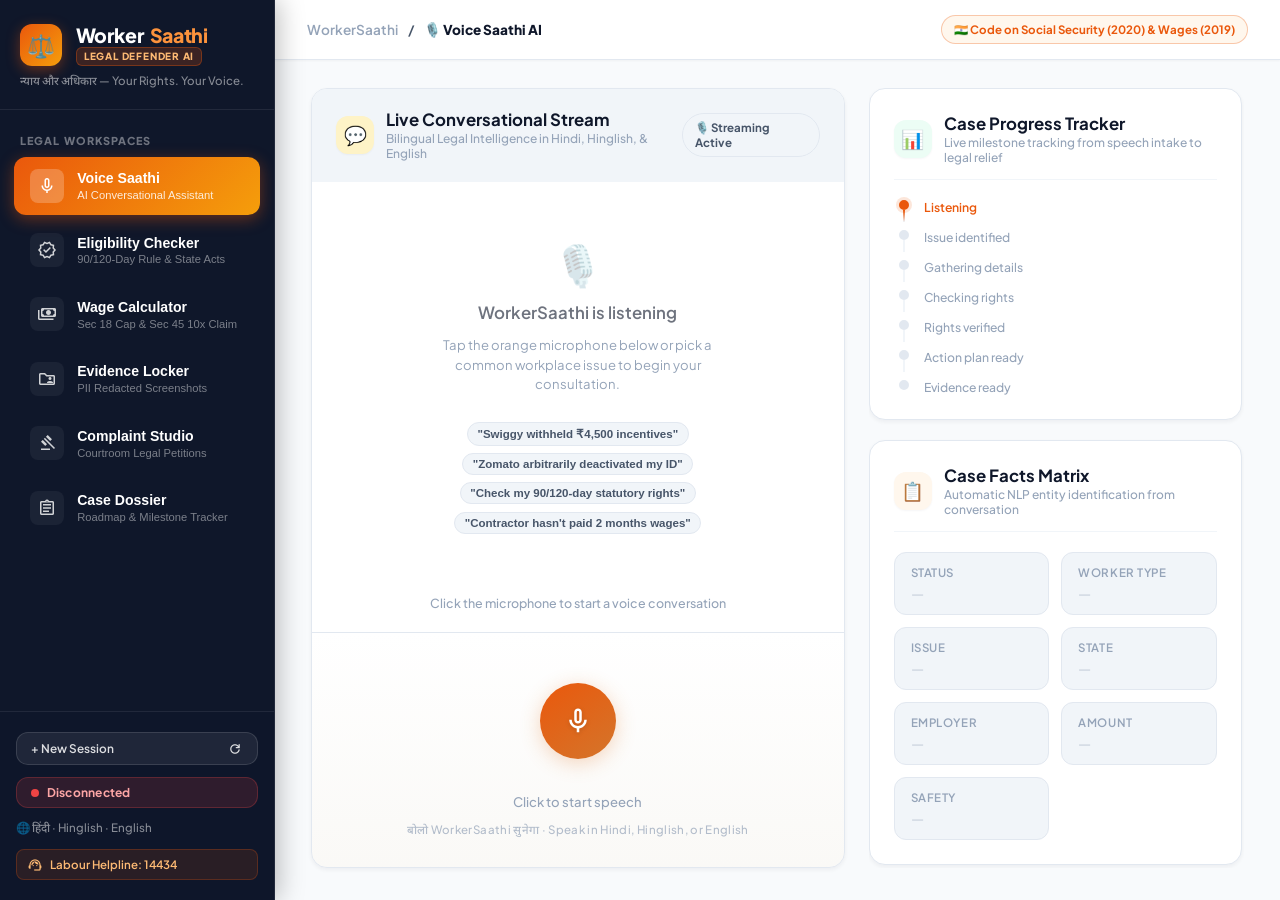
==== commit 1a66b3ac: "make some ui changes for shifting some features to its rightfull place" ====
--- a/frontend/index.html
+++ b/frontend/index.html
@@ -215,16 +215,82 @@
                             </div>
                         </div>
 
-                        <!-- Right: Command Stage, Live Extraction & Quick Navigators -->
-                        <div style="display:flex;flex-direction:column;gap:1.25rem;">
-                            <!-- Live Fact Extraction Card -->
+                        <!-- Right: Live Case Progress & Real-Time Case Facts Matrix -->
+                        <div style="display:flex;flex-direction:column;gap:1.25rem;overflow-y:auto;padding-right:2px;">
+                            
+                            <!-- Card 1: Case Progress Tracker (Live Speech Milestones) -->
+                            <div class="card">
+                                <div class="card-header">
+                                    <div class="card-header-title">
+                                        <div class="card-header-icon progress">📊</div>
+                                        <div>
+                                            <h3>Case Progress Tracker</h3>
+                                            <div class="card-header-desc">Live milestone tracking from speech intake to legal relief</div>
+                                        </div>
+                                    </div>
+                                </div>
+
+                                <div class="progress-tracker" id="progressTracker">
+                                    <div class="progress-step active" data-status="new,listening">
+                                        <div class="progress-dot-col">
+                                            <div class="progress-dot"></div>
+                                            <div class="progress-line"></div>
+                                        </div>
+                                        <span class="progress-label">Listening</span>
+                                    </div>
+                                    <div class="progress-step" data-status="classified">
+                                        <div class="progress-dot-col">
+                                            <div class="progress-dot"></div>
+                                            <div class="progress-line"></div>
+                                        </div>
+                                        <span class="progress-label">Issue identified</span>
+                                    </div>
+                                    <div class="progress-step" data-status="collecting_information,safety_check">
+                                        <div class="progress-dot-col">
+                                            <div class="progress-dot"></div>
+                                            <div class="progress-line"></div>
+                                        </div>
+                                        <span class="progress-label">Gathering details</span>
+                                    </div>
+                                    <div class="progress-step" data-status="retrieving_rights">
+                                        <div class="progress-dot-col">
+                                            <div class="progress-dot"></div>
+                                            <div class="progress-line"></div>
+                                        </div>
+                                        <span class="progress-label">Checking rights</span>
+                                    </div>
+                                    <div class="progress-step" data-status="rights_verified">
+                                        <div class="progress-dot-col">
+                                            <div class="progress-dot"></div>
+                                            <div class="progress-line"></div>
+                                        </div>
+                                        <span class="progress-label">Rights verified</span>
+                                    </div>
+                                    <div class="progress-step" data-status="action_plan_ready">
+                                        <div class="progress-dot-col">
+                                            <div class="progress-dot"></div>
+                                            <div class="progress-line"></div>
+                                        </div>
+                                        <span class="progress-label">Action plan ready</span>
+                                    </div>
+                                    <div class="progress-step" data-status="evidence_generated">
+                                        <div class="progress-dot-col">
+                                            <div class="progress-dot"></div>
+                                            <div class="progress-line"></div>
+                                        </div>
+                                        <span class="progress-label">Evidence ready</span>
+                                    </div>
+                                </div>
+                            </div>
+
+                            <!-- Card 2: Live Case Facts Matrix -->
                             <div class="card">
                                 <div class="card-header">
                                     <div class="card-header-title">
                                         <div class="card-header-icon case">📋</div>
                                         <div>
-                                            <h3>Real-Time Case Extraction</h3>
-                                            <div class="card-header-desc">Automatic NLP entity identification from your conversation</div>
+                                            <h3>Case Facts Matrix</h3>
+                                            <div class="card-header-desc">Automatic NLP entity identification from conversation</div>
                                         </div>
                                     </div>
                                 </div>
@@ -261,49 +327,6 @@
                                 </div>
                             </div>
 
-                            <!-- Quick Legal Modules Launchpad -->
-                            <div class="card">
-                                <div class="card-header">
-                                    <div class="card-header-title">
-                                        <div class="card-header-icon" style="background:#E0E7FF;color:#4338CA;">⚡</div>
-                                        <div>
-                                            <h3>Instant Legal Workbenches</h3>
-                                            <div class="card-header-desc">Dedicated full-screen analysis modules</div>
-                                        </div>
-                                    </div>
-                                </div>
-
-                                <div style="display:flex;flex-direction:column;gap:0.75rem;">
-                                    <button class="auth-pill" onclick="navigateToPage('eligibility')">
-                                        <span class="material-symbols-outlined" style="color:#10B981;">verified</span>
-                                        <div>
-                                            <strong>90/120-Day Eligibility Navigator</strong>
-                                            <div style="font-size:0.72rem;color:var(--text-muted);">Check Code on Social Security statutory coverage</div>
-                                        </div>
-                                    </button>
-                                    <button class="auth-pill" onclick="navigateToPage('wages')">
-                                        <span class="material-symbols-outlined" style="color:#F59E0B;">payments</span>
-                                        <div>
-                                            <strong>Salary & 10x Claim Calculator</strong>
-                                            <div style="font-size:0.72rem;color:var(--text-muted);">Calculate Section 18 caps & Section 45 damages</div>
-                                        </div>
-                                    </button>
-                                    <button class="auth-pill" onclick="navigateToPage('evidence')">
-                                        <span class="material-symbols-outlined" style="color:#4F46E5;">folder_shared</span>
-                                        <div>
-                                            <strong>Evidence Locker & PII Shield</strong>
-                                            <div style="font-size:0.72rem;color:var(--text-muted);">Upload earnings screenshots with auto-redaction</div>
-                                        </div>
-                                    </button>
-                                    <button class="auth-pill" onclick="navigateToPage('complaint')">
-                                        <span class="material-symbols-outlined" style="color:#EF4444;">gavel</span>
-                                        <div>
-                                            <strong>Courtroom Petition Studio</strong>
-                                            <div style="font-size:0.72rem;color:var(--text-muted);">Draft official complaints for Labour Commissioner</div>
-                                        </div>
-                                    </button>
-                                </div>
-                            </div>
                         </div>
 
                     </div>
@@ -738,111 +761,42 @@
                         </div>
                     </div>
 
-                    <!-- Case Progress Stepper -->
+                    <!-- Statutory Authority Escalation Directory -->
                     <div class="card">
                         <div class="card-header">
                             <div class="card-header-title">
-                                <div class="card-header-icon progress">📊</div>
+                                <div class="card-header-icon" style="background:#ECFDF5;color:#10B981;">🏛️</div>
                                 <div>
-                                    <h3>Case Progress Tracker</h3>
-                                    <div class="card-header-desc">Statutory milestone tracking from voice intake to evidence submission</div>
-                                </div>
-                            </div>
-                        </div>
-
-                        <div class="progress-tracker" id="progressTracker" style="display:grid;grid-template-columns:repeat(auto-fit, minmax(140px, 1fr));gap:0.75rem;">
-                            <div class="progress-step active" data-status="new,listening">
-                                <div class="progress-dot-col">
-                                    <div class="progress-dot"></div>
-                                    <div class="progress-line"></div>
-                                </div>
-                                <span class="progress-label">Listening</span>
-                            </div>
-                            <div class="progress-step" data-status="classified">
-                                <div class="progress-dot-col">
-                                    <div class="progress-dot"></div>
-                                    <div class="progress-line"></div>
-                                </div>
-                                <span class="progress-label">Issue identified</span>
-                            </div>
-                            <div class="progress-step" data-status="collecting_information,safety_check">
-                                <div class="progress-dot-col">
-                                    <div class="progress-dot"></div>
-                                    <div class="progress-line"></div>
-                                </div>
-                                <span class="progress-label">Gathering details</span>
-                            </div>
-                            <div class="progress-step" data-status="retrieving_rights">
-                                <div class="progress-dot-col">
-                                    <div class="progress-dot"></div>
-                                    <div class="progress-line"></div>
-                                </div>
-                                <span class="progress-label">Checking rights</span>
-                            </div>
-                            <div class="progress-step" data-status="rights_verified">
-                                <div class="progress-dot-col">
-                                    <div class="progress-dot"></div>
-                                    <div class="progress-line"></div>
-                                </div>
-                                <span class="progress-label">Rights verified</span>
-                            </div>
-                            <div class="progress-step" data-status="action_plan_ready">
-                                <div class="progress-dot-col">
-                                    <div class="progress-dot"></div>
-                                    <div class="progress-line"></div>
-                                </div>
-                                <span class="progress-label">Action plan</span>
-                            </div>
-                            <div class="progress-step" data-status="evidence_generated">
-                                <div class="progress-dot-col">
-                                    <div class="progress-dot"></div>
-                                    <div class="progress-line"></div>
-                                </div>
-                                <span class="progress-label">Evidence ready</span>
-                            </div>
-                        </div>
-                    </div>
-
-                    <!-- Case Snapshot Fact Matrix -->
-                    <div class="card">
-                        <div class="card-header">
-                            <div class="card-header-title">
-                                <div class="card-header-icon case">📋</div>
-                                <div>
-                                    <h3>Case Facts Matrix</h3>
-                                    <div class="card-header-desc">Verified forensic details of the worker dispute</div>
-                                </div>
-                            </div>
-                        </div>
-
-                        <div class="case-fields-grid">
-                            <div class="field-stat-card">
-                                <span class="field-key">Status</span>
-                                <span class="field-val empty fStatus">—</span>
-                            </div>
-                            <div class="field-stat-card">
-                                <span class="field-key">Worker Type</span>
-                                <span class="field-val empty fWorkerType">—</span>
-                            </div>
-                            <div class="field-stat-card">
-                                <span class="field-key">Issue</span>
-                                <span class="field-val empty fIssue">—</span>
-                            </div>
-                            <div class="field-stat-card">
-                                <span class="field-key">State</span>
-                                <span class="field-val empty fState">—</span>
-                            </div>
-                            <div class="field-stat-card">
-                                <span class="field-key">Employer / Platform</span>
-                                <span class="field-val empty fEmployer">—</span>
-                            </div>
-                            <div class="field-stat-card">
-                                <span class="field-key">Disputed Amount</span>
-                                <span class="field-val empty fAmount">—</span>
-                            </div>
-                            <div class="field-stat-card">
-                                <span class="field-key">Safety Level</span>
-                                <span class="field-val empty fSafety">—</span>
+                                    <h3>Statutory Authority Escalation Directory</h3>
+                                    <div class="card-header-desc">Standard legal remedies & grievance forums under Central & State labour legislation</div>
+                                </div>
+                            </div>
+                        </div>
+
+                        <div style="display:grid;grid-template-columns:repeat(auto-fit, minmax(280px, 1fr));gap:1rem;">
+                            <div class="field-stat-card" style="padding:1rem;">
+                                <strong style="color:var(--navy);font-size:0.9rem;display:flex;align-items:center;gap:0.4rem;margin-bottom:0.35rem;">
+                                    <span>🏛️</span> Office of Labour Commissioner
+                                </strong>
+                                <span style="font-size:0.78rem;color:var(--text-secondary);line-height:1.45;">
+                                    File formal dispute under Section 114 of Code on Social Security (2020) and Industrial Disputes Act (1947). Central Samadhan Portal: <em>samadhan.labour.gov.in</em>
+                                </span>
+                            </div>
+                            <div class="field-stat-card" style="padding:1rem;">
+                                <strong style="color:var(--navy);font-size:0.9rem;display:flex;align-items:center;gap:0.4rem;margin-bottom:0.35rem;">
+                                    <span>🏢</span> Platform Nodal Grievance Redressal
+                                </strong>
+                                <span style="font-size:0.78rem;color:var(--text-secondary);line-height:1.45;">
+                                    Serve 14-day statutory grievance notice for unlawful app deactivation or unauthorized deductions exceeding the 50% legal cap under Code on Wages (2019) § 18(3).
+                                </span>
+                            </div>
+                            <div class="field-stat-card" style="padding:1rem;">
+                                <strong style="color:var(--navy);font-size:0.9rem;display:flex;align-items:center;gap:0.4rem;margin-bottom:0.35rem;">
+                                    <span>⚖️</span> DLSA Free Legal Aid Panel
+                                </strong>
+                                <span style="font-size:0.78rem;color:var(--text-secondary);line-height:1.45;">
+                                    Free advocate representation through District Legal Services Authority for workers earning below the statutory income ceiling. NALSA National Helpline: <strong>15100</strong>
+                                </span>
                             </div>
                         </div>
                     </div>
--- a/frontend/css/04-responsive.css
+++ b/frontend/css/04-responsive.css
@@ -30,14 +30,18 @@
     }
 
     .two-col-grid.voice-layout {
-        grid-template-columns: 1fr;
-        height: auto;
-        min-height: unset;
+        grid-template-columns: 1.15fr 0.85fr;
+        gap: 1.25rem;
     }
 }
 
 /* ─── Mobile & Tablet Breakpoints (≤ 900px) ──────────────── */
 @media (max-width: 900px) {
+    .two-col-grid.voice-layout {
+        grid-template-columns: 1fr;
+        height: auto;
+        min-height: unset;
+    }
     .mobile-menu-btn {
         display: flex;
         align-items: center;
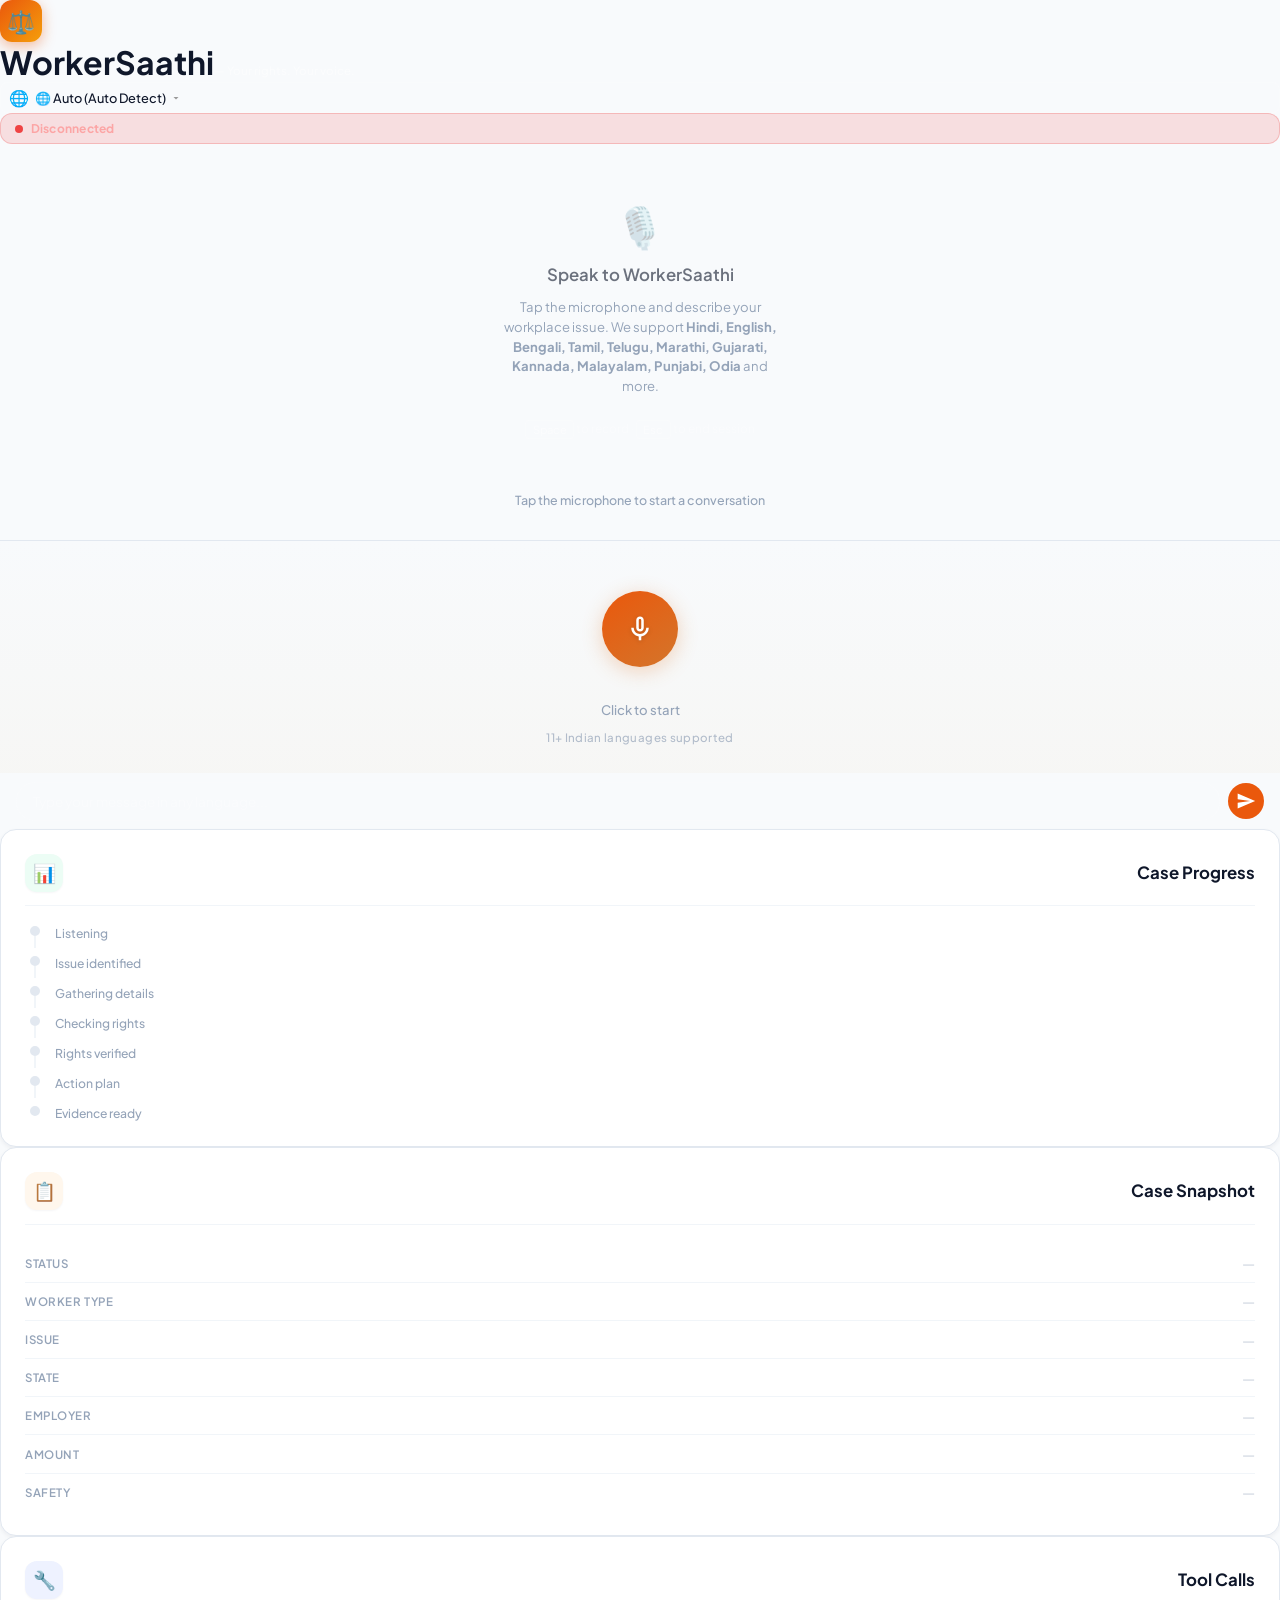
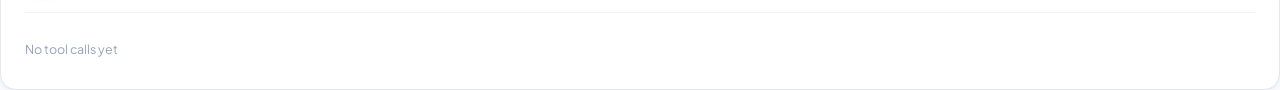
==== commit 7fc665cc: "replaced assembley with sarvam" ====
--- a/frontend/index.html
+++ b/frontend/index.html
@@ -5,12 +5,12 @@
     <meta charset="UTF-8">
     <meta name="viewport" content="width=device-width, initial-scale=1.0">
     <meta name="description"
-        content="WorkerSaathi — Modern AI Legal Defender & Voice Assistant for Indian Gig, Factory, and Construction Workers.">
-    <title>WorkerSaathi — Your Rights. Your Voice. Your Legal Saathi.</title>
+        content="WorkerSaathi — AI-powered voice assistant helping Indian workers understand their legal rights in 11+ Indian languages.">
+    <title>WorkerSaathi — Your Rights. Your Voice. Your Saathi.</title>
     <link rel="preconnect" href="https://fonts.googleapis.com">
     <link rel="preconnect" href="https://fonts.gstatic.com" crossorigin>
     <link
-        href="https://fonts.googleapis.com/css2?family=Plus+Jakarta+Sans:wght@400;500;600;700;800;900&family=Noto+Sans+Devanagari:wght@400;500;600;700;800&display=swap"
+        href="https://fonts.googleapis.com/css2?family=Plus+Jakarta+Sans:wght@400;500;600;700;800&family=Noto+Sans+Devanagari:wght@400;500;600;700&display=swap"
         rel="stylesheet">
     <link
         href="https://fonts.googleapis.com/css2?family=Material+Symbols+Outlined:opsz,wght,FILL,GRAD@20..48,100..700,0..1,-50..200&display=swap"
@@ -20,830 +20,216 @@
     <link rel="stylesheet" href="css/03-components.css">
     <link rel="stylesheet" href="css/04-responsive.css">
     <link rel="stylesheet" href="css/05-modal.css">
-    <link rel="stylesheet" href="css/06-legal-hub.css">
+    <link rel="stylesheet" href="css/06-voice.css">
 </head>
 
 <body>
 
-<div class="app-layout">
-
-    <!-- ─── Vertical Navigation Sidebar Slab ────────────────────────── -->
-    <aside class="sidebar-nav" id="sidebarNav">
-        <!-- Sidebar Brand Header -->
-        <div class="sidebar-brand">
-            <div class="brand-wrapper" onclick="navigateToPage('voice')">
-                <div class="header-logo" aria-hidden="true">⚖️</div>
-                <div class="brand-text">
-                    <h1>Worker<span class="accent">Saathi</span></h1>
-                    <span class="brand-badge">LEGAL DEFENDER AI</span>
-                </div>
-            </div>
-            <span class="header-subtitle">न्याय और अधिकार — Your Rights. Your Voice.</span>
-        </div>
-
-        <!-- Sidebar Navigation Slabs (Vertical Section Tabs) -->
-        <div class="sidebar-menu-wrapper">
-            <div class="sidebar-section-title">Legal Workspaces</div>
-            <nav class="sidebar-menu" aria-label="Main Navigation">
-                <button class="nav-tab active" data-page="voice" onclick="navigateToPage('voice')">
-                    <span class="nav-tab-icon material-symbols-outlined">mic</span>
-                    <div class="nav-tab-text">
-                        <span class="nav-tab-title">Voice Saathi</span>
-                        <span class="nav-tab-sub">AI Conversational Assistant</span>
-                    </div>
+<!-- ─── Header ──────────────────────────────────────────────────── -->
+<div class="header">
+    <div class="header-left">
+        <div class="header-logo" aria-hidden="true">⚖️</div>
+        <h1>Worker<span>Saathi</span><span class="header-subtitle">— Your rights. Your voice.</span></h1>
+    </div>
+    <div class="header-right">
+        <!-- Language Selector -->
+        <div class="lang-selector-wrapper" id="langSelectorWrapper">
+            <label for="langSelect" class="lang-selector-label">🌐</label>
+            <select id="langSelect" class="lang-selector" aria-label="Select language">
+                <!-- Populated by main.js from DEFAULT_LANGUAGES -->
+            </select>
+        </div>
+        <span id="statusBadge" class="status-badge disconnected">Disconnected</span>
+    </div>
+</div>
+
+<!-- ─── Main ────────────────────────────────────────────────────── -->
+<div class="main">
+
+    <!-- Chat Panel -->
+    <div class="chat-panel">
+        <div class="chat-messages" id="chatMessages">
+            <div class="empty-state" id="emptyState">
+                <div class="empty-state-icon">🎙️</div>
+                <div class="empty-state-title">Speak to WorkerSaathi</div>
+                <div class="empty-state-desc">Tap the microphone and describe your workplace issue.
+                    We support <strong>Hindi, English, Bengali, Tamil, Telugu, Marathi, Gujarati, Kannada, Malayalam, Punjabi, Odia</strong> and more.
+                </div>
+                <div class="empty-state-hint">
+                    <span class="kbd">Space</span> to record &middot;
+                    <span class="kbd">Esc</span> to end session
+                </div>
+            </div>
+            <div class="msg system">Tap the microphone to start a conversation</div>
+        </div>
+
+        <!-- Mic Area — Voice Hero -->
+        <div class="mic-area" id="micArea">
+            <div class="mic-controls-row">
+                <!-- Mute Button (left of mic) — only visible during session -->
+                <button class="mute-btn" id="muteBtn" aria-label="Mute/Unmute microphone"
+                    title="Mute mic (keeps session alive)">
+                    <!-- Mic icon (shown when unmuted) -->
+                    <svg id="muteIconUnmuted" viewBox="0 0 24 24">
+                        <path
+                            d="M12 14c1.66 0 3-1.34 3-3V5c0-1.66-1.34-3-3-3S9 3.34 9 5v6c0 1.66 1.34 3 3 3zm-1-9c0-.55.45-1 1-1s1 .45 1 1v6c0 .55-.45 1-1 1s-1-.45-1-1V5z" />
+                        <path
+                            d="M17 11c0 2.76-2.24 5-5 5s-5-2.24-5-5H5c0 3.53 2.61 6.43 6 6.92V21h2v-3.08c3.39-.49 6-3.39 6-6.92h-2z" />
+                    </svg>
+                    <!-- Muted icon (shown when muted) -->
+                    <svg id="muteIconMuted" viewBox="0 0 24 24" style="display:none">
+                        <path
+                            d="M19 11h-1.7c0 .74-.16 1.43-.43 2.05l1.23 1.23c.56-.98.9-2.09.9-3.28zm-4.02.17c0-.06.02-.11.02-.17V5c0-1.66-1.34-3-3-3S9 3.34 9 5v.18l5.98 5.99zM4.27 3L3 4.27l6.01 6.01V11c0 1.66 1.33 3 2.99 3 .22 0 .44-.03.65-.08l1.66 1.66c-.71.33-1.5.52-2.31.52-2.76 0-5.3-2.1-5.3-5.1H5c0 3.41 2.72 6.23 6 6.72V21h2v-3.28c.91-.13 1.77-.45 2.55-.9l4.17 4.18L21 19.73 4.27 3z" />
+                    </svg>
                 </button>
-                <button class="nav-tab" data-page="eligibility" onclick="navigateToPage('eligibility')">
-                    <span class="nav-tab-icon material-symbols-outlined">verified</span>
-                    <div class="nav-tab-text">
-                        <span class="nav-tab-title">Eligibility Checker</span>
-                        <span class="nav-tab-sub">90/120-Day Rule & State Acts</span>
-                    </div>
-                </button>
-                <button class="nav-tab" data-page="wages" onclick="navigateToPage('wages')">
-                    <span class="nav-tab-icon material-symbols-outlined">payments</span>
-                    <div class="nav-tab-text">
-                        <span class="nav-tab-title">Wage Calculator</span>
-                        <span class="nav-tab-sub">Sec 18 Cap & Sec 45 10x Claim</span>
-                    </div>
-                </button>
-                <button class="nav-tab" data-page="evidence" onclick="navigateToPage('evidence')">
-                    <span class="nav-tab-icon material-symbols-outlined">folder_shared</span>
-                    <div class="nav-tab-text">
-                        <span class="nav-tab-title">Evidence Locker</span>
-                        <span class="nav-tab-sub">PII Redacted Screenshots</span>
-                    </div>
-                </button>
-                <button class="nav-tab" data-page="complaint" onclick="navigateToPage('complaint')">
-                    <span class="nav-tab-icon material-symbols-outlined">gavel</span>
-                    <div class="nav-tab-text">
-                        <span class="nav-tab-title">Complaint Studio</span>
-                        <span class="nav-tab-sub">Courtroom Legal Petitions</span>
-                    </div>
-                </button>
-                <button class="nav-tab" data-page="action-plan" onclick="navigateToPage('action-plan')">
-                    <span class="nav-tab-icon material-symbols-outlined">assignment</span>
-                    <div class="nav-tab-text">
-                        <span class="nav-tab-title">Case Dossier</span>
-                        <span class="nav-tab-sub">Roadmap & Milestone Tracker</span>
-                    </div>
-                </button>
-            </nav>
-        </div>
-
-        <!-- Sidebar Footer (Session Pill, Language & Connection Status) -->
-        <div class="sidebar-footer">
-            <div class="session-chip" id="currentSessionPill" onclick="ensureSession()" title="Click to initialize or refresh session">
-                <span>+ New Session</span>
-                <span class="material-symbols-outlined" style="font-size:16px;">refresh</span>
-            </div>
-            <div id="statusBadge" class="status-badge disconnected">
-                Disconnected
-            </div>
-            <div class="sidebar-lang-tag">
-                <span>🌐 हिंदी · Hinglish · English</span>
-            </div>
-            <div class="helpline-quick-tag">
-                <span class="material-symbols-outlined" style="font-size:16px;">support_agent</span>
-                <span>Labour Helpline: 14434</span>
-            </div>
-        </div>
-    </aside>
-
-    <!-- ─── Main Content Wrapper ────────────────────────────────────── -->
-    <div class="main-content-wrapper">
-        
-        <!-- Clean Modern Top Header Bar -->
-        <header class="top-header-bar">
-            <div style="display:flex;align-items:center;gap:1rem;">
-                <button class="mobile-menu-btn" onclick="toggleMobileSidebar()" aria-label="Toggle Navigation">
-                    <span class="material-symbols-outlined">menu</span>
-                </button>
-                <div class="breadcrumb-area">
-                    <span class="brand-crumb">WorkerSaathi</span>
-                    <span>/</span>
-                    <span class="page-crumb" id="activePageCrumb">🎙️ Voice Saathi AI</span>
-                </div>
-            </div>
-
-            <div class="top-header-actions">
-                <span class="statute-pill" style="background:#FFF7ED;color:#EA580C;border-color:rgba(234,88,12,0.3);">
-                    🇮🇳 Code on Social Security (2020) & Wages (2019)
-                </span>
-            </div>
-        </header>
-
-        <!-- ─── Dedicated Page Views Shell ───────────────────────────── -->
-        <main class="main-app-shell">
-
-            <!-- ═══════════════════════════════════════════════════════════
-                 PAGE 1: VOICE SAATHI (Conversational Voice Assistant)
-                 ═══════════════════════════════════════════════════════════ -->
-            <section class="page-view active" id="page-voice">
-                <div class="page-container">
-                    <div class="two-col-grid voice-layout">
-                        
-                        <!-- Left: Chat Message Stream -->
-                        <div class="card" style="display:flex;flex-direction:column;min-height:0;padding:0;overflow:hidden;">
-                            <div class="card-header" style="padding:1.25rem 1.5rem;margin-bottom:0;background:var(--bg-subtle);">
-                                <div class="card-header-title">
-                                    <div class="card-header-icon" style="background:#FEF3C7;color:#D97706;">💬</div>
-                                    <div>
-                                        <h3>Live Conversational Stream</h3>
-                                        <div class="card-header-desc">Bilingual Legal Intelligence in Hindi, Hinglish, & English</div>
-                                    </div>
-                                </div>
-                                <span class="statute-pill">🎙️ Streaming Active</span>
-                            </div>
-
-                            <div class="chat-messages" id="chatMessages">
-                                <div class="empty-state" id="emptyState">
-                                    <div class="empty-state-icon">🎙️</div>
-                                    <div class="empty-state-title">WorkerSaathi is listening</div>
-                                    <div class="empty-state-desc">Tap the orange microphone below or pick a common workplace issue to begin your consultation.</div>
-                                    
-                                    <div class="preset-chips-row" style="justify-content:center;margin-top:1rem;max-width:540px;">
-                                        <button class="preset-chip" onclick="addMsg('user', 'Swiggy ne ₹4,500 ka incentive bina kisi notice ke kaat liya.'); toggleSession();">
-                                            "Swiggy withheld ₹4,500 incentives"
-                                        </button>
-                                        <button class="preset-chip" onclick="addMsg('user', 'Zomato ne meri ID bina explanation ke block kar di.'); toggleSession();">
-                                            "Zomato arbitrarily deactivated my ID"
-                                        </button>
-                                        <button class="preset-chip" onclick="addMsg('user', 'Maine 120 din kaam kiya hai, kya main Code on Social Security mein eligible hoon?'); toggleSession();">
-                                            "Check my 90/120-day statutory rights"
-                                        </button>
-                                        <button class="preset-chip" onclick="addMsg('user', 'Contractor ne 2 mahine se factory wages nahi diye hain.'); toggleSession();">
-                                            "Contractor hasn't paid 2 months wages"
-                                        </button>
-                                    </div>
-                                </div>
-                                <div class="msg system">Click the microphone to start a voice conversation</div>
-                            </div>
-
-                            <!-- Voice Mic Control Bar -->
-                            <div class="mic-area" id="micArea">
-                                <div class="mic-controls-row">
-                                    <button class="mute-btn" id="muteBtn" aria-label="Mute/Unmute microphone" title="Mute microphone">
-                                        <svg id="muteIconUnmuted" viewBox="0 0 24 24">
-                                            <path d="M12 14c1.66 0 3-1.34 3-3V5c0-1.66-1.34-3-3-3S9 3.34 9 5v6c0 1.66 1.34 3 3 3zm-1-9c0-.55.45-1 1-1s1 .45 1 1v6c0 .55-.45 1-1 1s-1-.45-1-1V5z" />
-                                            <path d="M17 11c0 2.76-2.24 5-5 5s-5-2.24-5-5H5c0 3.53 2.61 6.43 6 6.92V21h2v-3.08c3.39-.49 6-3.39 6-6.92h-2z" />
-                                        </svg>
-                                        <svg id="muteIconMuted" viewBox="0 0 24 24" style="display:none">
-                                            <path d="M19 11h-1.7c0 .74-.16 1.43-.43 2.05l1.23 1.23c.56-.98.9-2.09.9-3.28zm-4.02.17c0-.06.02-.11.02-.17V5c0-1.66-1.34-3-3-3S9 3.34 9 5v.18l5.98 5.99zM4.27 3L3 4.27l6.01 6.01V11c0 1.66 1.33 3 2.99 3 .22 0 .44-.03.65-.08l1.66 1.66c-.71.33-1.5.52-2.31.52-2.76 0-5.3-2.1-5.3-5.1H5c0 3.41 2.72 6.23 6 6.72V21h2v-3.28c.91-.13 1.77-.45 2.55-.9l4.17 4.18L21 19.73 4.27 3z" />
-                                        </svg>
-                                    </button>
-
-                                    <div class="mic-visual-wrapper">
-                                        <canvas id="audioVisualizer" class="waveform-canvas" aria-hidden="true"></canvas>
-                                        <div class="mic-ring mic-ring-3" aria-hidden="true"></div>
-                                        <div class="mic-ring mic-ring-2" aria-hidden="true"></div>
-                                        <div class="mic-ring mic-ring-1" aria-hidden="true"></div>
-
-                                        <button class="mic-btn start" id="micBtn" aria-label="Start or Stop session">
-                                            <svg viewBox="0 0 24 24">
-                                                <path d="M12 14c1.66 0 3-1.34 3-3V5c0-1.66-1.34-3-3-3S9 3.34 9 5v6c0 1.66 1.34 3 3 3zm-1-9c0-.55.45-1 1-1s1 .45 1 1v6c0 .55-.45 1-1 1s-1-.45-1-1V5z" />
-                                                <path d="M17 11c0 2.76-2.24 5-5 5s-5-2.24-5-5H5c0 3.53 2.61 6.43 6 6.92V21h2v-3.08c3.39-.49 6-3.39 6-6.92h-2z" />
-                                            </svg>
-                                        </button>
-                                    </div>
-                                </div>
-
-                                <div class="mic-hints-row">
-                                    <span class="mic-hint" id="micHint">Click to start speech</span>
-                                    <span class="mute-indicator" id="muteIndicator">Mic muted</span>
-                                </div>
-                                <span class="mic-lang-hint">बोलो WorkerSaathi सुनेगा · Speak in Hindi, Hinglish, or English</span>
-                            </div>
-                        </div>
-
-                        <!-- Right: Live Case Progress & Real-Time Case Facts Matrix -->
-                        <div style="display:flex;flex-direction:column;gap:1.25rem;overflow-y:auto;padding-right:2px;">
-                            
-                            <!-- Card 1: Case Progress Tracker (Live Speech Milestones) -->
-                            <div class="card">
-                                <div class="card-header">
-                                    <div class="card-header-title">
-                                        <div class="card-header-icon progress">📊</div>
-                                        <div>
-                                            <h3>Case Progress Tracker</h3>
-                                            <div class="card-header-desc">Live milestone tracking from speech intake to legal relief</div>
-                                        </div>
-                                    </div>
-                                </div>
-
-                                <div class="progress-tracker" id="progressTracker">
-                                    <div class="progress-step active" data-status="new,listening">
-                                        <div class="progress-dot-col">
-                                            <div class="progress-dot"></div>
-                                            <div class="progress-line"></div>
-                                        </div>
-                                        <span class="progress-label">Listening</span>
-                                    </div>
-                                    <div class="progress-step" data-status="classified">
-                                        <div class="progress-dot-col">
-                                            <div class="progress-dot"></div>
-                                            <div class="progress-line"></div>
-                                        </div>
-                                        <span class="progress-label">Issue identified</span>
-                                    </div>
-                                    <div class="progress-step" data-status="collecting_information,safety_check">
-                                        <div class="progress-dot-col">
-                                            <div class="progress-dot"></div>
-                                            <div class="progress-line"></div>
-                                        </div>
-                                        <span class="progress-label">Gathering details</span>
-                                    </div>
-                                    <div class="progress-step" data-status="retrieving_rights">
-                                        <div class="progress-dot-col">
-                                            <div class="progress-dot"></div>
-                                            <div class="progress-line"></div>
-                                        </div>
-                                        <span class="progress-label">Checking rights</span>
-                                    </div>
-                                    <div class="progress-step" data-status="rights_verified">
-                                        <div class="progress-dot-col">
-                                            <div class="progress-dot"></div>
-                                            <div class="progress-line"></div>
-                                        </div>
-                                        <span class="progress-label">Rights verified</span>
-                                    </div>
-                                    <div class="progress-step" data-status="action_plan_ready">
-                                        <div class="progress-dot-col">
-                                            <div class="progress-dot"></div>
-                                            <div class="progress-line"></div>
-                                        </div>
-                                        <span class="progress-label">Action plan ready</span>
-                                    </div>
-                                    <div class="progress-step" data-status="evidence_generated">
-                                        <div class="progress-dot-col">
-                                            <div class="progress-dot"></div>
-                                            <div class="progress-line"></div>
-                                        </div>
-                                        <span class="progress-label">Evidence ready</span>
-                                    </div>
-                                </div>
-                            </div>
-
-                            <!-- Card 2: Live Case Facts Matrix -->
-                            <div class="card">
-                                <div class="card-header">
-                                    <div class="card-header-title">
-                                        <div class="card-header-icon case">📋</div>
-                                        <div>
-                                            <h3>Case Facts Matrix</h3>
-                                            <div class="card-header-desc">Automatic NLP entity identification from conversation</div>
-                                        </div>
-                                    </div>
-                                </div>
-
-                                <div class="case-fields-grid" id="caseFields">
-                                    <div class="field-stat-card">
-                                        <span class="field-key">Status</span>
-                                        <span class="field-val empty" id="fStatus">—</span>
-                                    </div>
-                                    <div class="field-stat-card">
-                                        <span class="field-key">Worker Type</span>
-                                        <span class="field-val empty" id="fWorkerType">—</span>
-                                    </div>
-                                    <div class="field-stat-card">
-                                        <span class="field-key">Issue</span>
-                                        <span class="field-val empty" id="fIssue">—</span>
-                                    </div>
-                                    <div class="field-stat-card">
-                                        <span class="field-key">State</span>
-                                        <span class="field-val empty" id="fState">—</span>
-                                    </div>
-                                    <div class="field-stat-card">
-                                        <span class="field-key">Employer</span>
-                                        <span class="field-val empty" id="fEmployer">—</span>
-                                    </div>
-                                    <div class="field-stat-card">
-                                        <span class="field-key">Amount</span>
-                                        <span class="field-val empty" id="fAmount">—</span>
-                                    </div>
-                                    <div class="field-stat-card">
-                                        <span class="field-key">Safety</span>
-                                        <span class="field-val empty" id="fSafety">—</span>
-                                    </div>
-                                </div>
-                            </div>
-
-                        </div>
-
-                    </div>
-                </div>
-            </section>
-
-            <!-- ═══════════════════════════════════════════════════════════
-                 PAGE 2: ELIGIBILITY NAVIGATOR (Full-Width Statutory Checker)
-                 ═══════════════════════════════════════════════════════════ -->
-            <section class="page-view" id="page-eligibility">
-                <div class="page-container">
-                    <div class="page-hero-banner">
-                        <div class="hero-info">
-                            <h2><span class="material-symbols-outlined" style="color:#10B981;font-size:1.6rem;">verified</span> Statutory Eligibility & Rights Navigator</h2>
-                            <p>Evaluates tenure requirements under Code on Social Security (2020) § 114 and State Gig Worker Acts</p>
-                        </div>
-                        <div class="hero-badges">
-                            <span class="statute-pill">📜 Code on Social Security 2020</span>
-                            <span class="statute-pill">🏛️ Rajasthan Gig Workers Act 2023</span>
-                            <span class="statute-pill">⚖️ Section 114 Enforceable</span>
-                        </div>
-                    </div>
-
-                    <div class="two-col-grid">
-                        <!-- Left Column: Verification Parameters -->
-                        <div class="card">
-                            <div class="card-header">
-                                <div class="card-header-title">
-                                    <div class="card-header-icon" style="background:#ECFDF5;color:#10B981;">🛡️</div>
-                                    <div>
-                                        <h3>Worker Tenure & Credentials</h3>
-                                        <div class="card-header-desc">Enter your platform engagement details</div>
-                                    </div>
-                                </div>
-                            </div>
-
-                            <div class="calc-field">
-                                <label>Days with Primary Aggregator (e.g., Swiggy, Zomato, Blinkit, Urban Company)</label>
-                                <input type="number" id="eligDaysInput" class="calc-input no-prefix" value="95" min="0">
-                                <div class="preset-chips-row">
-                                    <span style="font-size:0.72rem;color:var(--text-muted);">Quick Presets:</span>
-                                    <button class="preset-chip" onclick="setEligDaysPreset(30)">30 Days (Probation)</button>
-                                    <button class="preset-chip" onclick="setEligDaysPreset(90)">90 Days (Statutory Threshold)</button>
-                                    <button class="preset-chip" onclick="setEligDaysPreset(120)">120 Days (Multi-App)</button>
-                                    <button class="preset-chip" onclick="setEligDaysPreset(180)">180 Days (Senior)</button>
-                                </div>
-                            </div>
-
-                            <div class="calc-field">
-                                <label>Total Number of Aggregator Platforms Active On</label>
-                                <input type="number" id="eligAppsInput" class="calc-input no-prefix" value="1" min="1">
-                            </div>
-
-                            <div class="switch-wrapper">
-                                <div class="switch-label-group">
-                                    <span class="switch-label">e-Shram Portal Registration</span>
-                                    <span class="switch-subtext">Registered with 12-digit Universal Account Number (UAN)</span>
-                                </div>
-                                <input type="checkbox" id="eligEshramCheck" class="custom-switch" checked>
-                            </div>
-
-                            <div class="calc-field">
-                                <label>State Jurisdiction of Work</label>
-                                <select class="calc-input no-prefix" style="cursor:pointer;" onchange="runEligibilityCheck()">
-                                    <option value="Rajasthan">Rajasthan (State Act 2023 Enacted)</option>
-                                    <option value="Karnataka">Karnataka (Platform Welfare Bill Enacted)</option>
-                                    <option value="Maharashtra">Maharashtra (Gig Welfare Board)</option>
-                                    <option value="Delhi">Delhi NCT (Aggregator Policy 2023)</option>
-                                    <option value="Other">Other States (Central Social Security Code)</option>
-                                </select>
-                            </div>
-
-                            <button class="calc-btn" onclick="runEligibilityCheck()">
-                                <span class="material-symbols-outlined">gavel</span> Verify Statutory Rights & Eligibility
-                            </button>
-                        </div>
-
-                        <!-- Right Column: Statutory Verdict & Visual Progress -->
-                        <div class="card">
-                            <div class="card-header">
-                                <div class="card-header-title">
-                                    <div class="card-header-icon" style="background:#FEF3C7;color:#D97706;">📊</div>
-                                    <div>
-                                        <h3>Statutory Evaluation Verdict</h3>
-                                        <div class="card-header-desc">Instant legal rights breakdown & entitlements</div>
-                                    </div>
-                                </div>
-                            </div>
-
-                            <!-- Dynamic Verdict Banner -->
-                            <div id="eligStatusBanner" class="eligibility-status-banner conditionally_eligible">
-                                🔍 Awaiting work details — Click Verify above or enter days
-                            </div>
-
-                            <!-- 90/120 Day Rule Progress Bar -->
-                            <div class="tenure-progress-box">
-                                <div class="tenure-progress-labels">
-                                    <span>Code on Social Security (90-Day Single / 120-Day Multi Threshold)</span>
-                                    <span id="tenureProgressLabel">0 / 90 days completed</span>
-                                </div>
-                                <div class="tenure-progress-bar">
-                                    <div class="tenure-progress-fill" id="tenureProgressFill" style="width: 0%;"></div>
-                                </div>
-                            </div>
-
-                            <!-- Criteria Checks Grid -->
-                            <div id="eligCriteriaList" class="criteria-list">
-                                <div class="criteria-item passed">
-                                    <span class="criteria-icon">✓</span>
-                                    <div class="criteria-content">
-                                        <strong>Section 114 Aggregator Coverage</strong>
-                                        <span>Worker operates on certified digital marketplace aggregator (Basis: Code on Social Security 2020)</span>
-                                    </div>
-                                </div>
-                            </div>
-
-                            <!-- State Specific Rights -->
-                            <div id="eligStateRights" class="statutory-callout" style="display:none;"></div>
-
-                            <div class="statutory-callout">
-                                ⚖️ <strong>Statutory Notice:</strong> Under the Code on Social Security 2020, aggregator registration is mandatory. Protections against arbitrary app deactivation, wage withholding, and denial of grievance redressal are enforceable immediately under the Industrial Disputes Act and State Welfare frameworks.
-                            </div>
-                        </div>
-                    </div>
-                </div>
-            </section>
-
-            <!-- ═══════════════════════════════════════════════════════════
-                 PAGE 3: WAGE & CLAIM CALCULATOR (Full-Width Financial Workbench)
-                 ═══════════════════════════════════════════════════════════ -->
-            <section class="page-view" id="page-wages">
-                <div class="page-container">
-                    <div class="page-hero-banner">
-                        <div class="hero-info">
-                            <h2><span class="material-symbols-outlined" style="color:#F59E0B;font-size:1.6rem;">payments</span> Forensic Wage & Statutory Penalty Calculator</h2>
-                            <p>Enforcing Code on Wages (2019) § 18(3) 50% Deduction Cap & § 45 10x Compensation Damages</p>
-                        </div>
-                        <div class="hero-badges">
-                            <span class="statute-pill">💰 Section 18(3) 50% Cap</span>
-                            <span class="statute-pill">⚖️ Section 45 10x Penalty</span>
-                            <span class="statute-pill">📋 Recovery of Wages Mandate</span>
-                        </div>
-                    </div>
-
-                    <div class="two-col-grid">
-                        <!-- Left Column: Dispute Inputs -->
-                        <div class="card">
-                            <div class="card-header">
-                                <div class="card-header-title">
-                                    <div class="card-header-icon" style="background:#FEF3C7;color:#D97706;">🧮</div>
-                                    <div>
-                                        <h3>Financial Dispute Breakdown</h3>
-                                        <div class="card-header-desc">Enter earnings, deductions, and disputed periods</div>
-                                    </div>
-                                </div>
-                            </div>
-
-                            <div class="calc-field">
-                                <label>Base Unpaid Wages / Completed Disputed Trips (₹)</label>
-                                <div class="calc-input-wrapper">
-                                    <span class="calc-input-prefix">₹</span>
-                                    <input type="number" id="calcBaseInput" class="calc-input" placeholder="e.g. 12000" value="12000">
-                                </div>
-                            </div>
-
-                            <div class="calc-field">
-                                <label>Withheld Incentives & Surge Bonuses (₹)</label>
-                                <div class="calc-input-wrapper">
-                                    <span class="calc-input-prefix">₹</span>
-                                    <input type="number" id="calcIncInput" class="calc-input" placeholder="e.g. 3000" value="3000">
-                                </div>
-                            </div>
-
-                            <div class="calc-field">
-                                <label>Arbitrary Penalties & Unlawful Deductions (₹)</label>
-                                <div class="calc-input-wrapper">
-                                    <span class="calc-input-prefix">₹</span>
-                                    <input type="number" id="calcDedInput" class="calc-input" placeholder="e.g. 2500" value="2500">
-                                </div>
-                            </div>
-
-                            <div class="calc-field">
-                                <label>Disputed Period of Engagement</label>
-                                <input type="text" id="calcPeriodInput" class="calc-input no-prefix" value="Last 2 weeks">
-                            </div>
-
-                            <div class="preset-chips-row" style="margin-top:0.25rem;margin-bottom:1rem;">
-                                <span style="font-size:0.72rem;color:var(--text-muted);">Dispute Presets:</span>
-                                <button class="preset-chip" onclick="setWagePreset(12000, 3000, 2500, 'Last 2 weeks')">Swiggy Payout Dispute (₹17.5k)</button>
-                                <button class="preset-chip" onclick="setWagePreset(8500, 2200, 4800, 'July 2024')">Zomato Heavy Deduction (₹15.5k)</button>
-                                <button class="preset-chip" onclick="setWagePreset(18000, 4500, 3000, 'Factory 1 Month')">Factory Monthly Wage (₹25.5k)</button>
-                            </div>
-
-                            <button class="calc-btn" onclick="runWageCalculation()">
-                                <span class="material-symbols-outlined">calculate</span> Calculate Total Statutory Claim Demand
-                            </button>
-                        </div>
-
-                        <!-- Right Column: Statutory Claim Demand Results -->
-                        <div class="card">
-                            <div class="card-header">
-                                <div class="card-header-title">
-                                    <div class="card-header-icon" style="background:#ECFDF5;color:#10B981;">📈</div>
-                                    <div>
-                                        <h3>Total Legal Claim Recovery</h3>
-                                        <div class="card-header-desc">Principal owed plus statutory compensation demand</div>
-                                    </div>
-                                </div>
-                            </div>
-
-                            <div class="wage-results-card" id="wageResultsCard">
-                                <!-- Hero Grand Total Card -->
-                                <div class="wage-hero-card">
-                                    <div class="wage-hero-header">
-                                        <span>Total Courtroom Claim Demand</span>
-                                        <span class="statute-pill" style="background:rgba(255,255,255,0.15);color:#FFFFFF;border:none;">Sec 45 Enforced</span>
-                                    </div>
-                                    <div class="wage-hero-amount" id="resTotalClaimDemand">₹70,000</div>
-                                    <div class="wage-hero-subtext">
-                                        <span class="material-symbols-outlined" style="font-size:16px;">verified</span>
-                                        Includes statutory compensation for deliberate delay & deductions
-                                    </div>
-                                </div>
-
-                                <!-- Itemized Forensic Rows -->
-                                <div class="wage-breakdown-card">
-                                    <div class="wage-stat-row">
-                                        <span>Base Unpaid Earnings</span>
-                                        <strong id="resBasePay">₹12,000</strong>
-                                    </div>
-                                    <div class="wage-stat-row">
-                                        <span>Withheld Incentives & Surges</span>
-                                        <strong id="resIncentives">₹3,000</strong>
-                                    </div>
-                                    <div class="wage-stat-row">
-                                        <span>Unauthorized Arbitrary Deductions</span>
-                                        <strong id="resDeductions" style="color:var(--red);">₹2,500</strong>
-                                    </div>
-                                    <div class="wage-stat-row total">
-                                        <span>Net Principal Balance Owed</span>
-                                        <span id="resPrincipalTotal">₹17,500</span>
-                                    </div>
-                                    <div class="wage-stat-row compensation">
-                                        <span>Statutory Section 45 Penalty Damages (up to 10x)</span>
-                                        <span id="resStatutoryDamages">+₹52,500</span>
-                                    </div>
-                                </div>
-
-                                <!-- Section 18 Violation Shield -->
-                                <div id="resViolationPill" class="violation-pill" style="display:none;">
-                                    <span class="material-symbols-outlined" style="color:var(--red);">warning</span>
-                                    <span><strong>Section 18(3) Breach:</strong> Deductions exceed the 50% legal cap mandated by Code on Wages, 2019.</span>
-                                </div>
-
-                                <div style="margin-top:1.25rem;">
-                                    <button class="calc-btn" style="background:var(--indigo-gradient);" onclick="transferToComplaint()">
-                                        <span class="material-symbols-outlined">send_and_archive</span> Transfer Amounts to Official Complaint Petition →
-                                    </button>
-                                </div>
-                            </div>
-                        </div>
-                    </div>
-                </div>
-            </section>
-
-            <!-- ═══════════════════════════════════════════════════════════
-                 PAGE 4: EVIDENCE LOCKER & TIMELINE (Full-Width Document Hub)
-                 ═══════════════════════════════════════════════════════════ -->
-            <section class="page-view" id="page-evidence">
-                <div class="page-container">
-                    <div class="page-hero-banner">
-                        <div class="hero-info">
-                            <h2><span class="material-symbols-outlined" style="color:#4F46E5;font-size:1.6rem;">folder_shared</span> Corroborated Evidence Locker & Timeline</h2>
-                            <p>Secure ingestion of earnings screenshots, WhatsApp logs, and deactivation notices with automated PII masking</p>
-                        </div>
-                        <div class="hero-badges">
-                            <span class="statute-pill">🛡️ Automated PII Redaction Active</span>
-                            <span class="statute-pill">📸 OCR & Invoice Extraction</span>
-                        </div>
-                    </div>
-
-                    <!-- Privacy Shield Banner -->
-                    <div class="privacy-shield-banner">
-                        <span class="material-symbols-outlined" style="font-size:22px;">shield</span>
-                        <span><strong>Privacy Shield Guaranteed:</strong> Aadhaar numbers (12-digit UID), PAN cards, bank account details, and OTPs are automatically masked before saving or transmitting.</span>
-                    </div>
-
-                    <!-- Drag and Drop Dropzone -->
-                    <div class="upload-dropzone" id="evidenceDropzone">
-                        <div class="upload-icon">📸</div>
-                        <div class="upload-title">Drop payment screenshot, statement, or click to upload</div>
-                        <div class="upload-hint">Upload Swiggy/Zomato earnings tabs, WhatsApp chat logs, or deactivation screens (PNG, JPG, PDF up to 25MB)</div>
-                        <div id="uploadStatusHint" style="font-size:0.8rem;color:var(--saffron);margin-top:0.75rem;font-weight:600;"></div>
-                    </div>
-                    <input type="file" id="evidenceFileInput" style="display:none;" accept="image/*,application/pdf">
-
-                    <div class="two-col-grid">
-                        <!-- Left: Uploaded Evidence Grid -->
-                        <div class="card">
-                            <div class="card-header">
-                                <div class="card-header-title">
-                                    <div class="card-header-icon" style="background:#EEF2FF;color:#4F46E5;">📎</div>
-                                    <div>
-                                        <h3>Uploaded Evidence Records</h3>
-                                        <div class="card-header-desc">Chronologically catalogued annexures for court filing</div>
-                                    </div>
-                                </div>
-                            </div>
-
-                            <div id="evidenceItemsList" class="evidence-items-grid">
-                                <div style="color:var(--text-muted);font-size:0.82rem;padding:1rem 0;">No evidence files uploaded yet. Drag & drop above.</div>
-                            </div>
-                        </div>
-
-                        <!-- Right: Chronological Corroborated Timeline -->
-                        <div class="card">
-                            <div class="card-header">
-                                <div class="card-header-title">
-                                    <div class="card-header-icon" style="background:#FEF3C7;color:#D97706;">⏳</div>
-                                    <div>
-                                        <h3>Corroborated Case Timeline</h3>
-                                        <div class="card-header-desc">Event chronology synthesized from statements & documents</div>
-                                    </div>
-                                </div>
-                            </div>
-
-                            <div id="evidenceTimelineNodes" class="timeline-container">
-                                <div class="timeline-node">
-                                    <div class="timeline-node-date">Case Initiation</div>
-                                    <div class="timeline-node-desc">WorkerSaathi compiling chronological timeline of platform onboarding, disputes, and withholding...</div>
-                                </div>
-                            </div>
-                        </div>
-                    </div>
-                </div>
-            </section>
-
-            <!-- ═══════════════════════════════════════════════════════════
-                 PAGE 5: COMPLAINT DRAFTING STUDIO (Formal Legal Petition Studio)
-                 ═══════════════════════════════════════════════════════════ -->
-            <section class="page-view" id="page-complaint">
-                <div class="page-container">
-                    <div class="page-hero-banner">
-                        <div class="hero-info">
-                            <h2><span class="material-symbols-outlined" style="color:#EF4444;font-size:1.6rem;">gavel</span> Courtroom-Ready Legal Petition Studio</h2>
-                            <p>Draft official memorandum of claim complete with statutory citations, financial annexures, and relief prayers</p>
-                        </div>
-                        <div class="hero-badges">
-                            <span class="statute-pill">⚖️ Formatted for Conciliation Officers</span>
-                            <span class="statute-pill">🏛️ DLSA Free Legal Aid Ready</span>
-                        </div>
-                    </div>
-
-                    <!-- Authority & Language Selection Bar -->
-                    <div class="card">
-                        <div style="display:flex;justify-content:space-between;align-items:center;margin-bottom:0.85rem;">
-                            <span style="font-size:0.85rem;font-weight:700;color:var(--text-primary);">Select Filing Authority & Forum:</span>
-                            <div class="lang-toggle-pills">
-                                <button class="lang-pill active" data-lang="en" onclick="selectComplaintLanguage('en')">English</button>
-                                <button class="lang-pill" data-lang="hi" onclick="selectComplaintLanguage('hi')">हिंदी (Hindi)</button>
-                            </div>
-                        </div>
-
-                        <div class="authority-select-grid">
-                            <button class="auth-pill active" data-auth="labour_commissioner" onclick="selectComplaintAuthority('labour_commissioner')">
-                                🏛️ <span>Labour Commissioner (Conciliation Officer)</span>
-                            </button>
-                            <button class="auth-pill" data-auth="aggregator_grievance_officer" onclick="selectComplaintAuthority('aggregator_grievance_officer')">
-                                🏢 <span>Platform Nodal Grievance Redressal</span>
-                            </button>
-                            <button class="auth-pill" data-auth="dlsa_legal_aid" onclick="selectComplaintAuthority('dlsa_legal_aid')">
-                                ⚖️ <span>DLSA Free Legal Aid Panel Advocate</span>
-                            </button>
-                            <button class="auth-pill" data-auth="state_welfare_board" onclick="selectComplaintAuthority('state_welfare_board')">
-                                📋 <span>State Platform Gig Workers Welfare Board</span>
-                            </button>
-                        </div>
-
-                        <button class="calc-btn" onclick="generateLegalComplaint()">
-                            <span class="material-symbols-outlined">edit_document</span> Draft Formal Legal Petition
-                        </button>
-                    </div>
-
-                    <!-- Official Filing Guidance Callout -->
-                    <div id="filingGuidanceBox" class="statutory-callout" style="display:none;margin-top:0;"></div>
-
-                    <!-- Courtroom Parchment Preview -->
-                    <div class="card" style="padding:0;overflow:hidden;">
-                        <div class="card-header" style="padding:1rem 1.5rem;margin-bottom:0;background:var(--bg-subtle);">
-                            <div class="card-header-title">
-                                <div class="card-header-icon" style="background:#FEE2E2;color:#DC2626;">📜</div>
-                                <div>
-                                    <h3>Courtroom Petition Draft Preview</h3>
-                                    <div class="card-header-desc">Complete with statutory grounds, statement of claim, and verification affidavit</div>
-                                </div>
-                            </div>
-                        </div>
-
-                        <div class="complaint-preview-box" id="complaintPreviewBox">
-                            <p style="color:var(--text-muted);text-align:center;padding:4rem 0;">
-                                Click <strong>"Draft Formal Legal Petition"</strong> above to generate an official complaint complete with case title, statutory grounds under Code on Wages & Social Security, itemized forensic financial annexure, and prayer for reliefs.
-                            </p>
-                        </div>
-                    </div>
-
-                    <!-- Action Toolbar -->
-                    <div class="complaint-actions-row">
-                        <button class="complaint-btn secondary" onclick="copyComplaintToClipboard()">
-                            <span class="material-symbols-outlined">content_copy</span> Copy Formal Complaint Text
-                        </button>
-                        <button class="complaint-btn primary" onclick="printOrSaveComplaintPdf()">
-                            <span class="material-symbols-outlined">print</span> Print / Save Courtroom Petition as PDF
-                        </button>
-                    </div>
-                </div>
-            </section>
-
-            <!-- ═══════════════════════════════════════════════════════════
-                 PAGE 6: CASE DOSSIER & ACTION PLAN (Strategic Roadmap)
-                 ═══════════════════════════════════════════════════════════ -->
-            <section class="page-view" id="page-action-plan">
-                <div class="page-container">
-                    <div class="page-hero-banner">
-                        <div class="hero-info">
-                            <h2><span class="material-symbols-outlined" style="color:#0F172A;font-size:1.6rem;">assignment</span> Case Dossier & Strategic Legal Action Plan</h2>
-                            <p>Comprehensive forensic audit trail, statutory timeline, and AI legal defense strategy</p>
-                        </div>
-                        <div class="hero-badges">
-                            <button class="calc-btn" style="padding:0.5rem 1rem;font-size:0.8rem;width:auto;" onclick="generateFullActionPlan()">
-                                ⚡ Generate / Refresh Legal Plan
-                            </button>
-                        </div>
-                    </div>
-
-                    <!-- Statutory Authority Escalation Directory -->
-                    <div class="card">
-                        <div class="card-header">
-                            <div class="card-header-title">
-                                <div class="card-header-icon" style="background:#ECFDF5;color:#10B981;">🏛️</div>
-                                <div>
-                                    <h3>Statutory Authority Escalation Directory</h3>
-                                    <div class="card-header-desc">Standard legal remedies & grievance forums under Central & State labour legislation</div>
-                                </div>
-                            </div>
-                        </div>
-
-                        <div style="display:grid;grid-template-columns:repeat(auto-fit, minmax(280px, 1fr));gap:1rem;">
-                            <div class="field-stat-card" style="padding:1rem;">
-                                <strong style="color:var(--navy);font-size:0.9rem;display:flex;align-items:center;gap:0.4rem;margin-bottom:0.35rem;">
-                                    <span>🏛️</span> Office of Labour Commissioner
-                                </strong>
-                                <span style="font-size:0.78rem;color:var(--text-secondary);line-height:1.45;">
-                                    File formal dispute under Section 114 of Code on Social Security (2020) and Industrial Disputes Act (1947). Central Samadhan Portal: <em>samadhan.labour.gov.in</em>
-                                </span>
-                            </div>
-                            <div class="field-stat-card" style="padding:1rem;">
-                                <strong style="color:var(--navy);font-size:0.9rem;display:flex;align-items:center;gap:0.4rem;margin-bottom:0.35rem;">
-                                    <span>🏢</span> Platform Nodal Grievance Redressal
-                                </strong>
-                                <span style="font-size:0.78rem;color:var(--text-secondary);line-height:1.45;">
-                                    Serve 14-day statutory grievance notice for unlawful app deactivation or unauthorized deductions exceeding the 50% legal cap under Code on Wages (2019) § 18(3).
-                                </span>
-                            </div>
-                            <div class="field-stat-card" style="padding:1rem;">
-                                <strong style="color:var(--navy);font-size:0.9rem;display:flex;align-items:center;gap:0.4rem;margin-bottom:0.35rem;">
-                                    <span>⚖️</span> DLSA Free Legal Aid Panel
-                                </strong>
-                                <span style="font-size:0.78rem;color:var(--text-secondary);line-height:1.45;">
-                                    Free advocate representation through District Legal Services Authority for workers earning below the statutory income ceiling. NALSA National Helpline: <strong>15100</strong>
-                                </span>
-                            </div>
-                        </div>
-                    </div>
-
-                    <!-- AI Strategic Action Plan Area -->
-                    <div class="card">
-                        <div class="card-header">
-                            <div class="card-header-title">
-                                <div class="card-header-icon" style="background:#FEF3C7;color:#D97706;">⚖️</div>
-                                <div>
-                                    <h3>Statutory Indian Legal Action Plan</h3>
-                                    <div class="card-header-desc">Step-by-step statutory strategy, conciliation guidelines & helpline numbers</div>
-                                </div>
-                            </div>
-                        </div>
-
-                        <div id="actionPlanDisplayArea">
-                            <div style="text-align:center;padding:3rem 0;color:var(--text-muted);">
-                                <p>Click <strong>"Generate / Refresh Legal Plan"</strong> above to synthesize an evidence-backed statutory action plan using WorkerSaathi AI.</p>
-                            </div>
-                        </div>
-                    </div>
-
-                    <!-- Forensic Tool Call Log -->
-                    <div class="card">
-                        <div class="card-header">
-                            <div class="card-header-title">
-                                <div class="card-header-icon tools">🔧</div>
-                                <div>
-                                    <h3>Forensic AI Tool Call Invocations</h3>
-                                    <div class="card-header-desc">Audit trail of legal retrieval, calculation, and safety check executions</div>
-                                </div>
-                            </div>
-                        </div>
-                        <div class="tool-log" id="toolLog">
-                            <div class="tool-entry" style="color:var(--text-muted)">No tool calls yet</div>
-                        </div>
-                    </div>
-
-                </div>
-            </section>
-
-        </main>
+
+            <div class="mic-visual-wrapper">
+                <!-- Web Audio API Visualizer Canvas -->
+                <canvas id="audioVisualizer" class="waveform-canvas" aria-hidden="true"></canvas>
+
+                    <!-- Pulse rings (decorative) -->
+                    <div class="mic-ring mic-ring-3" aria-hidden="true"></div>
+                    <div class="mic-ring mic-ring-2" aria-hidden="true"></div>
+                    <div class="mic-ring mic-ring-1" aria-hidden="true"></div>
+
+                    <!-- Mic Button — starts/stops the full session -->
+                    <button class="mic-btn start" id="micBtn"
+                        aria-label="Start/Stop session">
+                        <svg viewBox="0 0 24 24">
+                            <path
+                                d="M12 14c1.66 0 3-1.34 3-3V5c0-1.66-1.34-3-3-3S9 3.34 9 5v6c0 1.66 1.34 3 3 3zm-1-9c0-.55.45-1 1-1s1 .45 1 1v6c0 .55-.45 1-1 1s-1-.45-1-1V5z" />
+                            <path
+                                d="M17 11c0 2.76-2.24 5-5 5s-5-2.24-5-5H5c0 3.53 2.61 6.43 6 6.92V21h2v-3.08c3.39-.49 6-3.39 6-6.92h-2z" />
+                        </svg>
+                    </button>
+                </div>
+            </div>
+            <div class="mic-hints-row">
+                <span class="mic-hint" id="micHint">Click to start</span>
+                <span class="mute-indicator" id="muteIndicator">Mic muted</span>
+            </div>
+            <span class="mic-lang-hint" aria-label="Supported languages">11+ Indian languages supported</span>
+        </div>
+
+        <!-- Text Input (fallback for typing) -->
+        <div class="text-input-area" id="textInputArea">
+            <input type="text" id="textInput" class="text-input"
+                placeholder="Type your message in any language..."
+                aria-label="Type a message" autocomplete="off">
+            <button id="sendTextBtn" class="send-text-btn" aria-label="Send message" title="Send">
+                <svg viewBox="0 0 24 24" width="20" height="20">
+                    <path d="M2.01 21L23 12 2.01 3 2 10l15 2-15 2z" fill="currentColor"/>
+                </svg>
+            </button>
+        </div>
+
+        <!-- End Session Button -->
+        <button id="endSessionBtn" class="end-session-btn" style="display:none" aria-label="End session">
+            End Session
+        </button>
+    </div>
+
+    <!-- ─── Side Panel ──────────────────────────────────────────── -->
+    <div class="side-panel">
+
+        <!-- Case Progress Card -->
+        <div class="card" id="progressCard">
+            <div class="card-header">
+                <div class="card-header-icon progress" aria-hidden="true">📊</div>
+                <h3>Case Progress</h3>
+            </div>
+            <div class="progress-tracker" id="progressTracker">
+                <div class="progress-step" data-status="new,listening">
+                    <div class="progress-dot-col">
+                        <div class="progress-dot"></div>
+                        <div class="progress-line"></div>
+                    </div>
+                    <span class="progress-label">Listening</span>
+                </div>
+                <div class="progress-step" data-status="classified">
+                    <div class="progress-dot-col">
+                        <div class="progress-dot"></div>
+                        <div class="progress-line"></div>
+                    </div>
+                    <span class="progress-label">Issue identified</span>
+                </div>
+                <div class="progress-step" data-status="collecting_information,safety_check">
+                    <div class="progress-dot-col">
+                        <div class="progress-dot"></div>
+                        <div class="progress-line"></div>
+                    </div>
+                    <span class="progress-label">Gathering details</span>
+                </div>
+                <div class="progress-step" data-status="retrieving_rights">
+                    <div class="progress-dot-col">
+                        <div class="progress-dot"></div>
+                        <div class="progress-line"></div>
+                    </div>
+                    <span class="progress-label">Checking rights</span>
+                </div>
+                <div class="progress-step" data-status="rights_verified">
+                    <div class="progress-dot-col">
+                        <div class="progress-dot"></div>
+                        <div class="progress-line"></div>
+                    </div>
+                    <span class="progress-label">Rights verified</span>
+                </div>
+                <div class="progress-step" data-status="action_plan_ready">
+                    <div class="progress-dot-col">
+                        <div class="progress-dot"></div>
+                        <div class="progress-line"></div>
+                    </div>
+                    <span class="progress-label">Action plan</span>
+                </div>
+                <div class="progress-step" data-status="evidence_generated">
+                    <div class="progress-dot-col">
+                        <div class="progress-dot"></div>
+                        <div class="progress-line"></div>
+                    </div>
+                    <span class="progress-label">Evidence ready</span>
+                </div>
+            </div>
+        </div>
+
+        <!-- Case Snapshot Card — PRESERVED: all IDs and field structure -->
+        <div class="card">
+            <div class="card-header">
+                <div class="card-header-icon case" aria-hidden="true">📋</div>
+                <h3>Case Snapshot</h3>
+            </div>
+            <div id="caseFields">
+                <div class="field-row"><span class="field-key">Status</span><span class="field-val empty"
+                        id="fStatus">—</span></div>
+                <div class="field-row"><span class="field-key">Worker Type</span><span class="field-val empty"
+                        id="fWorkerType">—</span></div>
+                <div class="field-row"><span class="field-key">Issue</span><span class="field-val empty"
+                        id="fIssue">—</span></div>
+                <div class="field-row"><span class="field-key">State</span><span class="field-val empty"
+                        id="fState">—</span></div>
+                <div class="field-row"><span class="field-key">Employer</span><span class="field-val empty"
+                        id="fEmployer">—</span></div>
+                <div class="field-row"><span class="field-key">Amount</span><span class="field-val empty"
+                        id="fAmount">—</span></div>
+                <div class="field-row"><span class="field-key">Safety</span><span class="field-val empty"
+                        id="fSafety">—</span></div>
+            </div>
+        </div>
+
+    <!-- Tool Calls Card — PRESERVED: toolLog ID and structure -->
+    <div class="card">
+        <div class="card-header">
+            <div class="card-header-icon tools" aria-hidden="true">🔧</div>
+            <h3>Tool Calls</h3>
+        </div>
+        <div class="tool-log" id="toolLog">
+            <div class="tool-entry" style="color:var(--text-muted)">No tool calls yet</div>
+        </div>
+    </div>
+
     </div>
 </div>
 
-<!-- Fallback Modal for Action Plan (Legacy API Support) -->
+<!-- Action Plan Modal -->
 <div id="actionPlanModal" class="modal-overlay" style="display: none;">
     <div class="modal-content">
         <div class="modal-header">
@@ -853,7 +239,7 @@
         <div class="modal-body" id="actionPlanBody">
             <div class="loading-state">
                 <div class="spinner"></div>
-                <p>Generating statutory Indian Legal Action Plan...</p>
+                <p>Generating action plan...</p>
             </div>
         </div>
         <div class="modal-footer">
@@ -862,15 +248,15 @@
     </div>
 </div>
 
-<!-- ─── Application Logic Scripts ───────────────────────────────── -->
-<script src="js/config.js"></script>
-<script src="js/state.js"></script>
-<script src="js/ui.js"></script>
-<script src="js/audio.js"></script>
-<script src="js/api.js"></script>
-<script src="js/voice.js"></script>
-<script src="js/legal_hub.js"></script>
-<script src="js/main.js"></script>
-
+    <!-- ─── Application Logic ───────────────────────────────────────── -->
+    <!-- Classic scripts: they share one global scope, so the order below matters. -->
+    <script src="js/config.js"></script>
+    <script src="js/state.js"></script>
+    <script src="js/ui.js"></script>
+    <script src="js/audio.js"></script>
+    <script src="js/api.js"></script>
+    <script src="js/voice.js"></script>
+    <script src="js/main.js"></script>
 </body>
+
 </html>
--- a/frontend/css/06-voice.css
+++ b/frontend/css/06-voice.css
@@ -0,0 +1,227 @@
+/* ══════════════════════════════════════════════════════════════════
+   06-voice.css — Sarvam voice UI components
+   Language selector, text input, recording states, spinner
+   ══════════════════════════════════════════════════════════════════ */
+
+/* ── Language Selector ────────────────────────────────────────────── */
+
+.lang-selector-wrapper {
+    display: flex;
+    align-items: center;
+    gap: 0.35rem;
+    background: rgba(255,255,255,0.08);
+    border: 1px solid rgba(255,255,255,0.12);
+    border-radius: 8px;
+    padding: 0.25rem 0.5rem;
+    transition: border-color 0.2s, background 0.2s;
+}
+
+.lang-selector-wrapper:hover {
+    border-color: rgba(255,255,255,0.25);
+    background: rgba(255,255,255,0.12);
+}
+
+.lang-selector-label {
+    font-size: 1rem;
+    cursor: pointer;
+}
+
+.lang-selector {
+    background: transparent;
+    border: none;
+    color: var(--text-primary, #e8e8e8);
+    font-family: inherit;
+    font-size: 0.8rem;
+    font-weight: 500;
+    cursor: pointer;
+    outline: none;
+    padding: 0.15rem 0;
+    min-width: 100px;
+    appearance: none;
+    -webkit-appearance: none;
+    background-image: url("data:image/svg+xml,%3Csvg xmlns='http://www.w3.org/2000/svg' width='12' height='12' viewBox='0 0 24 24' fill='%23999'%3E%3Cpath d='M7 10l5 5 5-5z'/%3E%3C/svg%3E");
+    background-repeat: no-repeat;
+    background-position: right 0 center;
+    padding-right: 16px;
+}
+
+.lang-selector option {
+    background: #1a1a2e;
+    color: #e8e8e8;
+}
+
+/* ── Text Input Area ──────────────────────────────────────────────── */
+
+.text-input-area {
+    display: flex;
+    align-items: center;
+    gap: 0.5rem;
+    padding: 0.5rem 1rem;
+    border-top: 1px solid rgba(255,255,255,0.06);
+    background: rgba(255,255,255,0.02);
+}
+
+.text-input {
+    flex: 1;
+    background: rgba(255,255,255,0.06);
+    border: 1px solid rgba(255,255,255,0.1);
+    border-radius: 24px;
+    padding: 0.6rem 1rem;
+    color: var(--text-primary, #e8e8e8);
+    font-family: inherit;
+    font-size: 0.85rem;
+    outline: none;
+    transition: border-color 0.2s, background 0.2s;
+}
+
+.text-input:focus {
+    border-color: var(--saffron, #e07a2f);
+    background: rgba(255,255,255,0.08);
+}
+
+.text-input::placeholder {
+    color: rgba(255,255,255,0.35);
+}
+
+.send-text-btn {
+    display: flex;
+    align-items: center;
+    justify-content: center;
+    width: 36px;
+    height: 36px;
+    border-radius: 50%;
+    border: none;
+    background: var(--saffron, #e07a2f);
+    color: white;
+    cursor: pointer;
+    transition: transform 0.15s, background 0.2s;
+    flex-shrink: 0;
+}
+
+.send-text-btn:hover {
+    transform: scale(1.1);
+    background: #d06a1f;
+}
+
+.send-text-btn:active {
+    transform: scale(0.95);
+}
+
+/* ── End Session Button ───────────────────────────────────────────── */
+
+.end-session-btn {
+    display: none;
+    margin: 0.5rem auto;
+    padding: 0.4rem 1.2rem;
+    border-radius: 20px;
+    border: 1px solid rgba(239, 68, 68, 0.3);
+    background: rgba(239, 68, 68, 0.1);
+    color: #ef4444;
+    font-family: inherit;
+    font-size: 0.8rem;
+    font-weight: 500;
+    cursor: pointer;
+    transition: background 0.2s, border-color 0.2s;
+}
+
+.end-session-btn:hover {
+    background: rgba(239, 68, 68, 0.2);
+    border-color: rgba(239, 68, 68, 0.5);
+}
+
+/* ── Recording States ─────────────────────────────────────────────── */
+
+.mic-btn.recording {
+    background: linear-gradient(135deg, #ef4444 0%, #dc2626 100%) !important;
+    animation: recording-pulse 1.2s ease-in-out infinite;
+}
+
+.mic-btn.recording-ready {
+    background: linear-gradient(135deg, #22c55e 0%, #16a34a 100%) !important;
+}
+
+.mic-btn.processing {
+    background: linear-gradient(135deg, #8b5cf6 0%, #7c3aed 100%) !important;
+    cursor: wait;
+}
+
+.mic-area.is-recording .mic-ring {
+    border-color: rgba(239, 68, 68, 0.3) !important;
+    animation-duration: 1.5s !important;
+}
+
+/* ── Mic Spinner (processing state) ───────────────────────────────── */
+
+.mic-spinner {
+    width: 24px;
+    height: 24px;
+    border: 3px solid rgba(255,255,255,0.3);
+    border-top-color: white;
+    border-radius: 50%;
+    animation: spin 0.8s linear infinite;
+}
+
+@keyframes spin {
+    to { transform: rotate(360deg); }
+}
+
+@keyframes recording-pulse {
+    0%, 100% {
+        box-shadow: 0 0 0 0 rgba(239, 68, 68, 0.4);
+    }
+    50% {
+        box-shadow: 0 0 0 12px rgba(239, 68, 68, 0);
+    }
+}
+
+/* ── Keyboard Hint Badges ─────────────────────────────────────────── */
+
+.kbd {
+    display: inline-block;
+    padding: 0.1rem 0.4rem;
+    font-size: 0.7rem;
+    font-family: 'Plus Jakarta Sans', monospace;
+    background: rgba(255,255,255,0.08);
+    border: 1px solid rgba(255,255,255,0.15);
+    border-radius: 4px;
+    color: rgba(255,255,255,0.5);
+    vertical-align: middle;
+}
+
+.empty-state-hint {
+    margin-top: 0.75rem;
+    font-size: 0.75rem;
+    color: rgba(255,255,255,0.35);
+}
+
+/* ── Connected Status Enhancements ────────────────────────────────── */
+
+.status-badge.connected {
+    background: rgba(34, 197, 94, 0.15);
+    color: #22c55e;
+    border: 1px solid rgba(34, 197, 94, 0.3);
+}
+
+.status-badge.listening {
+    background: rgba(224, 122, 47, 0.15);
+    color: #e07a2f;
+    border: 1px solid rgba(224, 122, 47, 0.3);
+    animation: status-glow 2s ease-in-out infinite;
+}
+
+@keyframes status-glow {
+    0%, 100% { opacity: 1; }
+    50% { opacity: 0.7; }
+}
+
+/* ── Voice Mode Indicator ─────────────────────────────────────────── */
+
+.voice-mode-badge {
+    font-size: 0.65rem;
+    padding: 0.1rem 0.4rem;
+    background: rgba(139, 92, 246, 0.15);
+    border: 1px solid rgba(139, 92, 246, 0.25);
+    border-radius: 4px;
+    color: #a78bfa;
+    font-weight: 500;
+}
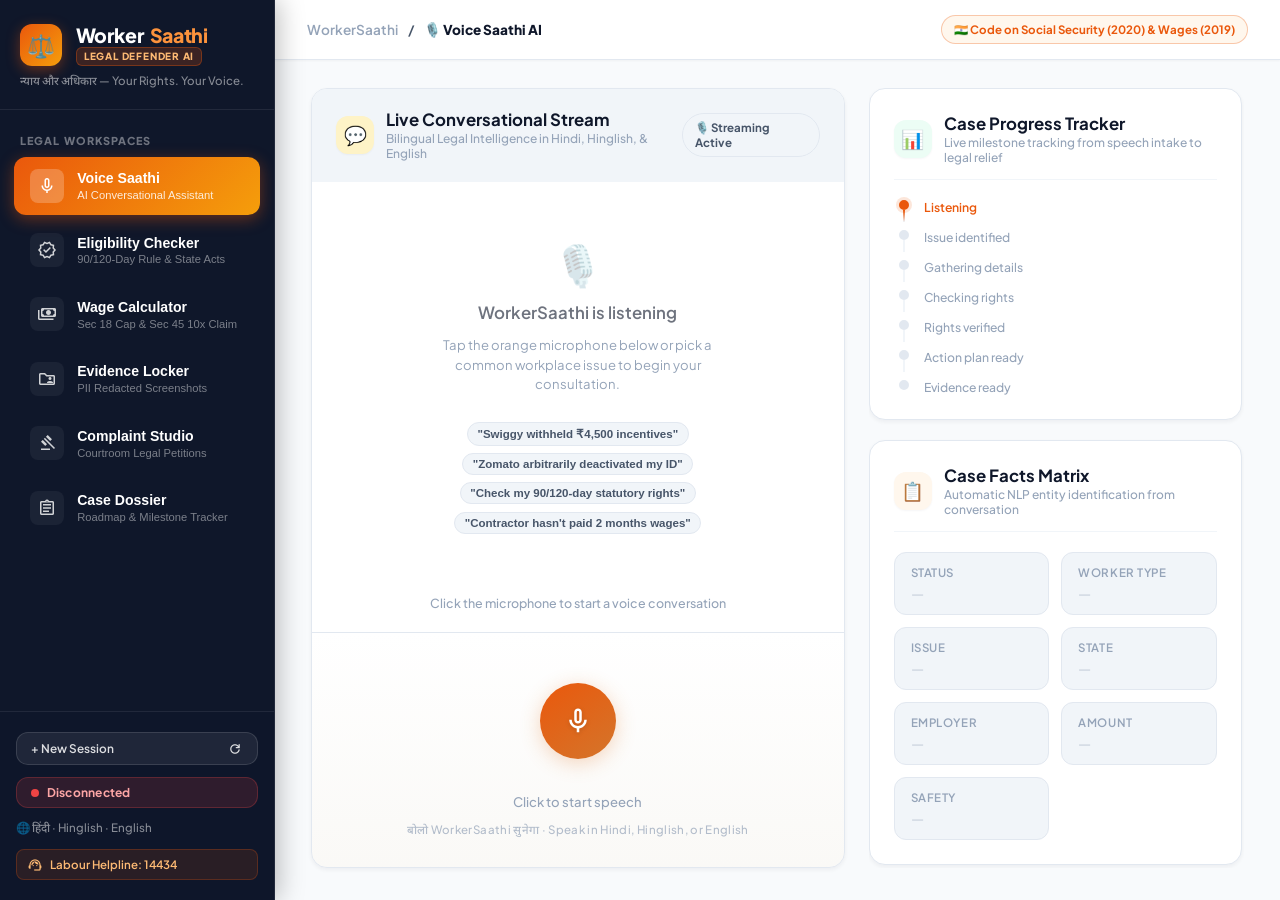
==== commit c3d88977: "Merge branch 'gireesh' of https://github.com/Aaditya210905/worker-rights-navigator" ====
--- a/frontend/index.html
+++ b/frontend/index.html
@@ -5,12 +5,12 @@
     <meta charset="UTF-8">
     <meta name="viewport" content="width=device-width, initial-scale=1.0">
     <meta name="description"
-        content="WorkerSaathi — AI-powered voice assistant helping Indian workers understand their legal rights in 11+ Indian languages.">
-    <title>WorkerSaathi — Your Rights. Your Voice. Your Saathi.</title>
+        content="WorkerSaathi — Modern AI Legal Defender & Voice Assistant for Indian Gig, Factory, and Construction Workers.">
+    <title>WorkerSaathi — Your Rights. Your Voice. Your Legal Saathi.</title>
     <link rel="preconnect" href="https://fonts.googleapis.com">
     <link rel="preconnect" href="https://fonts.gstatic.com" crossorigin>
     <link
-        href="https://fonts.googleapis.com/css2?family=Plus+Jakarta+Sans:wght@400;500;600;700;800&family=Noto+Sans+Devanagari:wght@400;500;600;700&display=swap"
+        href="https://fonts.googleapis.com/css2?family=Plus+Jakarta+Sans:wght@400;500;600;700;800;900&family=Noto+Sans+Devanagari:wght@400;500;600;700;800&display=swap"
         rel="stylesheet">
     <link
         href="https://fonts.googleapis.com/css2?family=Material+Symbols+Outlined:opsz,wght,FILL,GRAD@20..48,100..700,0..1,-50..200&display=swap"
@@ -20,216 +20,833 @@
     <link rel="stylesheet" href="css/03-components.css">
     <link rel="stylesheet" href="css/04-responsive.css">
     <link rel="stylesheet" href="css/05-modal.css">
+    <link rel="stylesheet" href="css/06-legal-hub.css">
     <link rel="stylesheet" href="css/06-voice.css">
 </head>
 
 <body>
 
-<!-- ─── Header ──────────────────────────────────────────────────── -->
-<div class="header">
-    <div class="header-left">
-        <div class="header-logo" aria-hidden="true">⚖️</div>
-        <h1>Worker<span>Saathi</span><span class="header-subtitle">— Your rights. Your voice.</span></h1>
-    </div>
-    <div class="header-right">
-        <!-- Language Selector -->
-        <div class="lang-selector-wrapper" id="langSelectorWrapper">
-            <label for="langSelect" class="lang-selector-label">🌐</label>
-            <select id="langSelect" class="lang-selector" aria-label="Select language">
-                <!-- Populated by main.js from DEFAULT_LANGUAGES -->
-            </select>
-        </div>
-        <span id="statusBadge" class="status-badge disconnected">Disconnected</span>
-    </div>
-</div>
-
-<!-- ─── Main ────────────────────────────────────────────────────── -->
-<div class="main">
-
-    <!-- Chat Panel -->
-    <div class="chat-panel">
-        <div class="chat-messages" id="chatMessages">
-            <div class="empty-state" id="emptyState">
-                <div class="empty-state-icon">🎙️</div>
-                <div class="empty-state-title">Speak to WorkerSaathi</div>
-                <div class="empty-state-desc">Tap the microphone and describe your workplace issue.
-                    We support <strong>Hindi, English, Bengali, Tamil, Telugu, Marathi, Gujarati, Kannada, Malayalam, Punjabi, Odia</strong> and more.
-                </div>
-                <div class="empty-state-hint">
-                    <span class="kbd">Space</span> to record &middot;
-                    <span class="kbd">Esc</span> to end session
+<div class="app-layout">
+
+    <!-- ─── Vertical Navigation Sidebar Slab ────────────────────────── -->
+    <aside class="sidebar-nav" id="sidebarNav">
+        <!-- Sidebar Brand Header -->
+        <div class="sidebar-brand">
+            <div class="brand-wrapper" onclick="navigateToPage('voice')">
+                <div class="header-logo" aria-hidden="true">⚖️</div>
+                <div class="brand-text">
+                    <h1>Worker<span class="accent">Saathi</span></h1>
+                    <span class="brand-badge">LEGAL DEFENDER AI</span>
                 </div>
             </div>
-            <div class="msg system">Tap the microphone to start a conversation</div>
+            <span class="header-subtitle">न्याय और अधिकार — Your Rights. Your Voice.</span>
         </div>
 
-        <!-- Mic Area — Voice Hero -->
-        <div class="mic-area" id="micArea">
-            <div class="mic-controls-row">
-                <!-- Mute Button (left of mic) — only visible during session -->
-                <button class="mute-btn" id="muteBtn" aria-label="Mute/Unmute microphone"
-                    title="Mute mic (keeps session alive)">
-                    <!-- Mic icon (shown when unmuted) -->
-                    <svg id="muteIconUnmuted" viewBox="0 0 24 24">
-                        <path
-                            d="M12 14c1.66 0 3-1.34 3-3V5c0-1.66-1.34-3-3-3S9 3.34 9 5v6c0 1.66 1.34 3 3 3zm-1-9c0-.55.45-1 1-1s1 .45 1 1v6c0 .55-.45 1-1 1s-1-.45-1-1V5z" />
-                        <path
-                            d="M17 11c0 2.76-2.24 5-5 5s-5-2.24-5-5H5c0 3.53 2.61 6.43 6 6.92V21h2v-3.08c3.39-.49 6-3.39 6-6.92h-2z" />
-                    </svg>
-                    <!-- Muted icon (shown when muted) -->
-                    <svg id="muteIconMuted" viewBox="0 0 24 24" style="display:none">
-                        <path
-                            d="M19 11h-1.7c0 .74-.16 1.43-.43 2.05l1.23 1.23c.56-.98.9-2.09.9-3.28zm-4.02.17c0-.06.02-.11.02-.17V5c0-1.66-1.34-3-3-3S9 3.34 9 5v.18l5.98 5.99zM4.27 3L3 4.27l6.01 6.01V11c0 1.66 1.33 3 2.99 3 .22 0 .44-.03.65-.08l1.66 1.66c-.71.33-1.5.52-2.31.52-2.76 0-5.3-2.1-5.3-5.1H5c0 3.41 2.72 6.23 6 6.72V21h2v-3.28c.91-.13 1.77-.45 2.55-.9l4.17 4.18L21 19.73 4.27 3z" />
-                    </svg>
+        <!-- Sidebar Navigation Slabs (Vertical Section Tabs) -->
+        <div class="sidebar-menu-wrapper">
+            <div class="sidebar-section-title">Legal Workspaces</div>
+            <nav class="sidebar-menu" aria-label="Main Navigation">
+                <button class="nav-tab active" data-page="voice" onclick="navigateToPage('voice')">
+                    <span class="nav-tab-icon material-symbols-outlined">mic</span>
+                    <div class="nav-tab-text">
+                        <span class="nav-tab-title">Voice Saathi</span>
+                        <span class="nav-tab-sub">AI Conversational Assistant</span>
+                    </div>
                 </button>
-
-            <div class="mic-visual-wrapper">
-                <!-- Web Audio API Visualizer Canvas -->
-                <canvas id="audioVisualizer" class="waveform-canvas" aria-hidden="true"></canvas>
-
-                    <!-- Pulse rings (decorative) -->
-                    <div class="mic-ring mic-ring-3" aria-hidden="true"></div>
-                    <div class="mic-ring mic-ring-2" aria-hidden="true"></div>
-                    <div class="mic-ring mic-ring-1" aria-hidden="true"></div>
-
-                    <!-- Mic Button — starts/stops the full session -->
-                    <button class="mic-btn start" id="micBtn"
-                        aria-label="Start/Stop session">
-                        <svg viewBox="0 0 24 24">
-                            <path
-                                d="M12 14c1.66 0 3-1.34 3-3V5c0-1.66-1.34-3-3-3S9 3.34 9 5v6c0 1.66 1.34 3 3 3zm-1-9c0-.55.45-1 1-1s1 .45 1 1v6c0 .55-.45 1-1 1s-1-.45-1-1V5z" />
-                            <path
-                                d="M17 11c0 2.76-2.24 5-5 5s-5-2.24-5-5H5c0 3.53 2.61 6.43 6 6.92V21h2v-3.08c3.39-.49 6-3.39 6-6.92h-2z" />
-                        </svg>
-                    </button>
+                <button class="nav-tab" data-page="eligibility" onclick="navigateToPage('eligibility')">
+                    <span class="nav-tab-icon material-symbols-outlined">verified</span>
+                    <div class="nav-tab-text">
+                        <span class="nav-tab-title">Eligibility Checker</span>
+                        <span class="nav-tab-sub">90/120-Day Rule & State Acts</span>
+                    </div>
+                </button>
+                <button class="nav-tab" data-page="wages" onclick="navigateToPage('wages')">
+                    <span class="nav-tab-icon material-symbols-outlined">payments</span>
+                    <div class="nav-tab-text">
+                        <span class="nav-tab-title">Wage Calculator</span>
+                        <span class="nav-tab-sub">Sec 18 Cap & Sec 45 10x Claim</span>
+                    </div>
+                </button>
+                <button class="nav-tab" data-page="evidence" onclick="navigateToPage('evidence')">
+                    <span class="nav-tab-icon material-symbols-outlined">folder_shared</span>
+                    <div class="nav-tab-text">
+                        <span class="nav-tab-title">Evidence Locker</span>
+                        <span class="nav-tab-sub">PII Redacted Screenshots</span>
+                    </div>
+                </button>
+                <button class="nav-tab" data-page="complaint" onclick="navigateToPage('complaint')">
+                    <span class="nav-tab-icon material-symbols-outlined">gavel</span>
+                    <div class="nav-tab-text">
+                        <span class="nav-tab-title">Complaint Studio</span>
+                        <span class="nav-tab-sub">Courtroom Legal Petitions</span>
+                    </div>
+                </button>
+                <button class="nav-tab" data-page="action-plan" onclick="navigateToPage('action-plan')">
+                    <span class="nav-tab-icon material-symbols-outlined">assignment</span>
+                    <div class="nav-tab-text">
+                        <span class="nav-tab-title">Case Dossier</span>
+                        <span class="nav-tab-sub">Roadmap & Milestone Tracker</span>
+                    </div>
+                </button>
+            </nav>
+        </div>
+
+        <!-- Sidebar Footer (Session Pill, Language & Connection Status) -->
+        <div class="sidebar-footer">
+            <div class="session-chip" id="currentSessionPill" onclick="ensureSession()" title="Click to initialize or refresh session">
+                <span>+ New Session</span>
+                <span class="material-symbols-outlined" style="font-size:16px;">refresh</span>
+            </div>
+            <div id="statusBadge" class="status-badge disconnected">
+                Disconnected
+            </div>
+            <div class="sidebar-lang-tag">
+                <span>🌐 हिंदी · Hinglish · English</span>
+            </div>
+            <div class="helpline-quick-tag">
+                <span class="material-symbols-outlined" style="font-size:16px;">support_agent</span>
+                <span>Labour Helpline: 14434</span>
+            </div>
+        </div>
+    </aside>
+
+    <!-- ─── Main Content Wrapper ────────────────────────────────────── -->
+    <div class="main-content-wrapper">
+        
+        <!-- Clean Modern Top Header Bar -->
+        <header class="top-header-bar">
+            <div style="display:flex;align-items:center;gap:1rem;">
+                <button class="mobile-menu-btn" onclick="toggleMobileSidebar()" aria-label="Toggle Navigation">
+                    <span class="material-symbols-outlined">menu</span>
+                </button>
+                <div class="breadcrumb-area">
+                    <span class="brand-crumb">WorkerSaathi</span>
+                    <span>/</span>
+                    <span class="page-crumb" id="activePageCrumb">🎙️ Voice Saathi AI</span>
                 </div>
             </div>
-            <div class="mic-hints-row">
-                <span class="mic-hint" id="micHint">Click to start</span>
-                <span class="mute-indicator" id="muteIndicator">Mic muted</span>
+
+            <div class="top-header-actions">
+                <span class="statute-pill" style="background:#FFF7ED;color:#EA580C;border-color:rgba(234,88,12,0.3);">
+                    🇮🇳 Code on Social Security (2020) & Wages (2019)
+                </span>
             </div>
-            <span class="mic-lang-hint" aria-label="Supported languages">11+ Indian languages supported</span>
-        </div>
-
-        <!-- Text Input (fallback for typing) -->
-        <div class="text-input-area" id="textInputArea">
-            <input type="text" id="textInput" class="text-input"
-                placeholder="Type your message in any language..."
-                aria-label="Type a message" autocomplete="off">
-            <button id="sendTextBtn" class="send-text-btn" aria-label="Send message" title="Send">
-                <svg viewBox="0 0 24 24" width="20" height="20">
-                    <path d="M2.01 21L23 12 2.01 3 2 10l15 2-15 2z" fill="currentColor"/>
-                </svg>
-            </button>
-        </div>
-
-        <!-- End Session Button -->
-        <button id="endSessionBtn" class="end-session-btn" style="display:none" aria-label="End session">
-            End Session
-        </button>
+        </header>
+
+        <!-- ─── Dedicated Page Views Shell ───────────────────────────── -->
+        <main class="main-app-shell">
+
+            <!-- ═══════════════════════════════════════════════════════════
+                 PAGE 1: VOICE SAATHI (Conversational Voice Assistant)
+                 ═══════════════════════════════════════════════════════════ -->
+            <section class="page-view active" id="page-voice">
+                <div class="page-container">
+                    <div class="two-col-grid voice-layout">
+                        
+                        <!-- Left: Chat Message Stream -->
+                        <div class="card" style="display:flex;flex-direction:column;min-height:0;padding:0;overflow:hidden;">
+                            <div class="card-header" style="padding:1.25rem 1.5rem;margin-bottom:0;background:var(--bg-subtle);">
+                                <div class="card-header-title">
+                                    <div class="card-header-icon" style="background:#FEF3C7;color:#D97706;">💬</div>
+                                    <div>
+                                        <h3>Live Conversational Stream</h3>
+                                        <div class="card-header-desc">Bilingual Legal Intelligence in Hindi, Hinglish, & English</div>
+                                    </div>
+                                </div>
+                                <span class="statute-pill">🎙️ Streaming Active</span>
+                            </div>
+
+                            <div class="chat-messages" id="chatMessages">
+                                <div class="empty-state" id="emptyState">
+                                    <div class="empty-state-icon">🎙️</div>
+                                    <div class="empty-state-title">WorkerSaathi is listening</div>
+                                    <div class="empty-state-desc">Tap the orange microphone below or pick a common workplace issue to begin your consultation.</div>
+                                    
+                                    <div class="preset-chips-row" style="justify-content:center;margin-top:1rem;max-width:540px;">
+                                        <button class="preset-chip" onclick="addMsg('user', 'Swiggy ne ₹4,500 ka incentive bina kisi notice ke kaat liya.'); toggleSession();">
+                                            "Swiggy withheld ₹4,500 incentives"
+                                        </button>
+                                        <button class="preset-chip" onclick="addMsg('user', 'Zomato ne meri ID bina explanation ke block kar di.'); toggleSession();">
+                                            "Zomato arbitrarily deactivated my ID"
+                                        </button>
+                                        <button class="preset-chip" onclick="addMsg('user', 'Maine 120 din kaam kiya hai, kya main Code on Social Security mein eligible hoon?'); toggleSession();">
+                                            "Check my 90/120-day statutory rights"
+                                        </button>
+                                        <button class="preset-chip" onclick="addMsg('user', 'Contractor ne 2 mahine se factory wages nahi diye hain.'); toggleSession();">
+                                            "Contractor hasn't paid 2 months wages"
+                                        </button>
+                                    </div>
+                                </div>
+                                <div class="msg system">Click the microphone to start a voice conversation</div>
+                            </div>
+
+                            <!-- Voice Mic Control Bar -->
+                            <div class="mic-area" id="micArea">
+                                <div class="mic-controls-row">
+                                    <button class="mute-btn" id="muteBtn" aria-label="Mute/Unmute microphone" title="Mute microphone">
+                                        <svg id="muteIconUnmuted" viewBox="0 0 24 24">
+                                            <path d="M12 14c1.66 0 3-1.34 3-3V5c0-1.66-1.34-3-3-3S9 3.34 9 5v6c0 1.66 1.34 3 3 3zm-1-9c0-.55.45-1 1-1s1 .45 1 1v6c0 .55-.45 1-1 1s-1-.45-1-1V5z" />
+                                            <path d="M17 11c0 2.76-2.24 5-5 5s-5-2.24-5-5H5c0 3.53 2.61 6.43 6 6.92V21h2v-3.08c3.39-.49 6-3.39 6-6.92h-2z" />
+                                        </svg>
+                                        <svg id="muteIconMuted" viewBox="0 0 24 24" style="display:none">
+                                            <path d="M19 11h-1.7c0 .74-.16 1.43-.43 2.05l1.23 1.23c.56-.98.9-2.09.9-3.28zm-4.02.17c0-.06.02-.11.02-.17V5c0-1.66-1.34-3-3-3S9 3.34 9 5v.18l5.98 5.99zM4.27 3L3 4.27l6.01 6.01V11c0 1.66 1.33 3 2.99 3 .22 0 .44-.03.65-.08l1.66 1.66c-.71.33-1.5.52-2.31.52-2.76 0-5.3-2.1-5.3-5.1H5c0 3.41 2.72 6.23 6 6.72V21h2v-3.28c.91-.13 1.77-.45 2.55-.9l4.17 4.18L21 19.73 4.27 3z" />
+                                        </svg>
+                                    </button>
+
+                                    <div class="mic-visual-wrapper">
+                                        <canvas id="audioVisualizer" class="waveform-canvas" aria-hidden="true"></canvas>
+                                        <div class="mic-ring mic-ring-3" aria-hidden="true"></div>
+                                        <div class="mic-ring mic-ring-2" aria-hidden="true"></div>
+                                        <div class="mic-ring mic-ring-1" aria-hidden="true"></div>
+
+                                        <button class="mic-btn start" id="micBtn" aria-label="Start or Stop session">
+                                            <svg viewBox="0 0 24 24">
+                                                <path d="M12 14c1.66 0 3-1.34 3-3V5c0-1.66-1.34-3-3-3S9 3.34 9 5v6c0 1.66 1.34 3 3 3zm-1-9c0-.55.45-1 1-1s1 .45 1 1v6c0 .55-.45 1-1 1s-1-.45-1-1V5z" />
+                                                <path d="M17 11c0 2.76-2.24 5-5 5s-5-2.24-5-5H5c0 3.53 2.61 6.43 6 6.92V21h2v-3.08c3.39-.49 6-3.39 6-6.92h-2z" />
+                                            </svg>
+                                        </button>
+                                    </div>
+                                </div>
+
+                                <div class="mic-hints-row">
+                                    <span class="mic-hint" id="micHint">Click to start speech</span>
+                                    <span class="mute-indicator" id="muteIndicator">Mic muted</span>
+                                </div>
+                                <span class="mic-lang-hint">बोलो WorkerSaathi सुनेगा · Speak in Hindi, Hinglish, or English</span>
+                            </div>
+                        </div>
+
+                        <!-- Right: Live Case Progress & Real-Time Case Facts Matrix -->
+                        <div style="display:flex;flex-direction:column;gap:1.25rem;overflow-y:auto;padding-right:2px;">
+                            
+                            <!-- Card 1: Case Progress Tracker (Live Speech Milestones) -->
+                            <div class="card">
+                                <div class="card-header">
+                                    <div class="card-header-title">
+                                        <div class="card-header-icon progress">📊</div>
+                                        <div>
+                                            <h3>Case Progress Tracker</h3>
+                                            <div class="card-header-desc">Live milestone tracking from speech intake to legal relief</div>
+                                        </div>
+                                    </div>
+                                </div>
+
+                                <div class="progress-tracker" id="progressTracker">
+                                    <div class="progress-step active" data-status="new,listening">
+                                        <div class="progress-dot-col">
+                                            <div class="progress-dot"></div>
+                                            <div class="progress-line"></div>
+                                        </div>
+                                        <span class="progress-label">Listening</span>
+                                    </div>
+                                    <div class="progress-step" data-status="classified">
+                                        <div class="progress-dot-col">
+                                            <div class="progress-dot"></div>
+                                            <div class="progress-line"></div>
+                                        </div>
+                                        <span class="progress-label">Issue identified</span>
+                                    </div>
+                                    <div class="progress-step" data-status="collecting_information,safety_check">
+                                        <div class="progress-dot-col">
+                                            <div class="progress-dot"></div>
+                                            <div class="progress-line"></div>
+                                        </div>
+                                        <span class="progress-label">Gathering details</span>
+                                    </div>
+                                    <div class="progress-step" data-status="retrieving_rights">
+                                        <div class="progress-dot-col">
+                                            <div class="progress-dot"></div>
+                                            <div class="progress-line"></div>
+                                        </div>
+                                        <span class="progress-label">Checking rights</span>
+                                    </div>
+                                    <div class="progress-step" data-status="rights_verified">
+                                        <div class="progress-dot-col">
+                                            <div class="progress-dot"></div>
+                                            <div class="progress-line"></div>
+                                        </div>
+                                        <span class="progress-label">Rights verified</span>
+                                    </div>
+                                    <div class="progress-step" data-status="action_plan_ready">
+                                        <div class="progress-dot-col">
+                                            <div class="progress-dot"></div>
+                                            <div class="progress-line"></div>
+                                        </div>
+                                        <span class="progress-label">Action plan ready</span>
+                                    </div>
+                                    <div class="progress-step" data-status="evidence_generated">
+                                        <div class="progress-dot-col">
+                                            <div class="progress-dot"></div>
+                                            <div class="progress-line"></div>
+                                        </div>
+                                        <span class="progress-label">Evidence ready</span>
+                                    </div>
+                                </div>
+                            </div>
+
+                            <!-- Card 2: Live Case Facts Matrix -->
+                            <div class="card">
+                                <div class="card-header">
+                                    <div class="card-header-title">
+                                        <div class="card-header-icon case">📋</div>
+                                        <div>
+                                            <h3>Case Facts Matrix</h3>
+                                            <div class="card-header-desc">Automatic NLP entity identification from conversation</div>
+                                        </div>
+                                    </div>
+                                </div>
+
+                                <div class="case-fields-grid" id="caseFields">
+                                    <div class="field-stat-card">
+                                        <span class="field-key">Status</span>
+                                        <span class="field-val empty" id="fStatus">—</span>
+                                    </div>
+                                    <div class="field-stat-card">
+                                        <span class="field-key">Worker Type</span>
+                                        <span class="field-val empty" id="fWorkerType">—</span>
+                                    </div>
+                                    <div class="field-stat-card">
+                                        <span class="field-key">Issue</span>
+                                        <span class="field-val empty" id="fIssue">—</span>
+                                    </div>
+                                    <div class="field-stat-card">
+                                        <span class="field-key">State</span>
+                                        <span class="field-val empty" id="fState">—</span>
+                                    </div>
+                                    <div class="field-stat-card">
+                                        <span class="field-key">Employer</span>
+                                        <span class="field-val empty" id="fEmployer">—</span>
+                                    </div>
+                                    <div class="field-stat-card">
+                                        <span class="field-key">Amount</span>
+                                        <span class="field-val empty" id="fAmount">—</span>
+                                    </div>
+                                    <div class="field-stat-card">
+                                        <span class="field-key">Safety</span>
+                                        <span class="field-val empty" id="fSafety">—</span>
+                                    </div>
+                                </div>
+                            </div>
+
+                            <!-- Card 3: Forensic AI Tool Call Invocations (Live Agent Brain) -->
+                            <div class="card">
+                                <div class="card-header">
+                                    <div class="card-header-title">
+                                        <div class="card-header-icon tools">🔧</div>
+                                        <div>
+                                            <h3>AI Tool Call Invocations</h3>
+                                            <div class="card-header-desc">Live legal retrieval, calculation, and safety check executions</div>
+                                        </div>
+                                    </div>
+                                </div>
+                                <div class="tool-log" id="toolLog">
+                                    <div class="tool-entry" style="color:var(--text-muted)">Awaiting conversational speech input...</div>
+                                </div>
+                            </div>
+
+                        </div>
+
+                    </div>
+                </div>
+            </section>
+
+            <!-- ═══════════════════════════════════════════════════════════
+                 PAGE 2: ELIGIBILITY NAVIGATOR (Full-Width Statutory Checker)
+                 ═══════════════════════════════════════════════════════════ -->
+            <section class="page-view" id="page-eligibility">
+                <div class="page-container">
+                    <div class="page-hero-banner">
+                        <div class="hero-info">
+                            <h2><span class="material-symbols-outlined" style="color:#10B981;font-size:1.6rem;">verified</span> Statutory Eligibility & Rights Navigator</h2>
+                            <p>Evaluates tenure requirements under Code on Social Security (2020) § 114 and State Gig Worker Acts</p>
+                        </div>
+                        <div class="hero-badges">
+                            <span class="statute-pill">📜 Code on Social Security 2020</span>
+                            <span class="statute-pill">🏛️ Rajasthan Gig Workers Act 2023</span>
+                            <span class="statute-pill">⚖️ Section 114 Enforceable</span>
+                        </div>
+                    </div>
+
+                    <div class="two-col-grid">
+                        <!-- Left Column: Verification Parameters -->
+                        <div class="card">
+                            <div class="card-header">
+                                <div class="card-header-title">
+                                    <div class="card-header-icon" style="background:#ECFDF5;color:#10B981;">🛡️</div>
+                                    <div>
+                                        <h3>Worker Tenure & Credentials</h3>
+                                        <div class="card-header-desc">Enter your platform engagement details</div>
+                                    </div>
+                                </div>
+                            </div>
+
+                            <div class="calc-field">
+                                <label>Days with Primary Aggregator (e.g., Swiggy, Zomato, Blinkit, Urban Company)</label>
+                                <input type="number" id="eligDaysInput" class="calc-input no-prefix" value="95" min="0">
+                                <div class="preset-chips-row">
+                                    <span style="font-size:0.72rem;color:var(--text-muted);">Quick Presets:</span>
+                                    <button class="preset-chip" onclick="setEligDaysPreset(30)">30 Days (Probation)</button>
+                                    <button class="preset-chip" onclick="setEligDaysPreset(90)">90 Days (Statutory Threshold)</button>
+                                    <button class="preset-chip" onclick="setEligDaysPreset(120)">120 Days (Multi-App)</button>
+                                    <button class="preset-chip" onclick="setEligDaysPreset(180)">180 Days (Senior)</button>
+                                </div>
+                            </div>
+
+                            <div class="calc-field">
+                                <label>Total Number of Aggregator Platforms Active On</label>
+                                <input type="number" id="eligAppsInput" class="calc-input no-prefix" value="1" min="1">
+                            </div>
+
+                            <div class="switch-wrapper">
+                                <div class="switch-label-group">
+                                    <span class="switch-label">e-Shram Portal Registration</span>
+                                    <span class="switch-subtext">Registered with 12-digit Universal Account Number (UAN)</span>
+                                </div>
+                                <input type="checkbox" id="eligEshramCheck" class="custom-switch" checked>
+                            </div>
+
+                            <div class="calc-field">
+                                <label>State Jurisdiction of Work</label>
+                                <select class="calc-input no-prefix" style="cursor:pointer;" onchange="runEligibilityCheck()">
+                                    <option value="Rajasthan">Rajasthan (State Act 2023 Enacted)</option>
+                                    <option value="Karnataka">Karnataka (Platform Welfare Bill Enacted)</option>
+                                    <option value="Maharashtra">Maharashtra (Gig Welfare Board)</option>
+                                    <option value="Delhi">Delhi NCT (Aggregator Policy 2023)</option>
+                                    <option value="Other">Other States (Central Social Security Code)</option>
+                                </select>
+                            </div>
+
+                            <button class="calc-btn" onclick="runEligibilityCheck()">
+                                <span class="material-symbols-outlined">gavel</span> Verify Statutory Rights & Eligibility
+                            </button>
+                        </div>
+
+                        <!-- Right Column: Statutory Verdict & Visual Progress -->
+                        <div class="card">
+                            <div class="card-header">
+                                <div class="card-header-title">
+                                    <div class="card-header-icon" style="background:#FEF3C7;color:#D97706;">📊</div>
+                                    <div>
+                                        <h3>Statutory Evaluation Verdict</h3>
+                                        <div class="card-header-desc">Instant legal rights breakdown & entitlements</div>
+                                    </div>
+                                </div>
+                            </div>
+
+                            <!-- Dynamic Verdict Banner -->
+                            <div id="eligStatusBanner" class="eligibility-status-banner conditionally_eligible">
+                                🔍 Awaiting work details — Click Verify above or enter days
+                            </div>
+
+                            <!-- 90/120 Day Rule Progress Bar -->
+                            <div class="tenure-progress-box">
+                                <div class="tenure-progress-labels">
+                                    <span>Code on Social Security (90-Day Single / 120-Day Multi Threshold)</span>
+                                    <span id="tenureProgressLabel">0 / 90 days completed</span>
+                                </div>
+                                <div class="tenure-progress-bar">
+                                    <div class="tenure-progress-fill" id="tenureProgressFill" style="width: 0%;"></div>
+                                </div>
+                            </div>
+
+                            <!-- Criteria Checks Grid -->
+                            <div id="eligCriteriaList" class="criteria-list">
+                                <div class="criteria-item passed">
+                                    <span class="criteria-icon">✓</span>
+                                    <div class="criteria-content">
+                                        <strong>Section 114 Aggregator Coverage</strong>
+                                        <span>Worker operates on certified digital marketplace aggregator (Basis: Code on Social Security 2020)</span>
+                                    </div>
+                                </div>
+                            </div>
+
+                            <!-- State Specific Rights -->
+                            <div id="eligStateRights" class="statutory-callout" style="display:none;"></div>
+
+                            <div class="statutory-callout">
+                                ⚖️ <strong>Statutory Notice:</strong> Under the Code on Social Security 2020, aggregator registration is mandatory. Protections against arbitrary app deactivation, wage withholding, and denial of grievance redressal are enforceable immediately under the Industrial Disputes Act and State Welfare frameworks.
+                            </div>
+                        </div>
+                    </div>
+                </div>
+            </section>
+
+            <!-- ═══════════════════════════════════════════════════════════
+                 PAGE 3: WAGE & CLAIM CALCULATOR (Full-Width Financial Workbench)
+                 ═══════════════════════════════════════════════════════════ -->
+            <section class="page-view" id="page-wages">
+                <div class="page-container">
+                    <div class="page-hero-banner">
+                        <div class="hero-info">
+                            <h2><span class="material-symbols-outlined" style="color:#F59E0B;font-size:1.6rem;">payments</span> Forensic Wage & Statutory Penalty Calculator</h2>
+                            <p>Enforcing Code on Wages (2019) § 18(3) 50% Deduction Cap & § 45 10x Compensation Damages</p>
+                        </div>
+                        <div class="hero-badges">
+                            <span class="statute-pill">💰 Section 18(3) 50% Cap</span>
+                            <span class="statute-pill">⚖️ Section 45 10x Penalty</span>
+                            <span class="statute-pill">📋 Recovery of Wages Mandate</span>
+                        </div>
+                    </div>
+
+                    <div class="two-col-grid">
+                        <!-- Left Column: Dispute Inputs -->
+                        <div class="card">
+                            <div class="card-header">
+                                <div class="card-header-title">
+                                    <div class="card-header-icon" style="background:#FEF3C7;color:#D97706;">🧮</div>
+                                    <div>
+                                        <h3>Financial Dispute Breakdown</h3>
+                                        <div class="card-header-desc">Enter earnings, deductions, and disputed periods</div>
+                                    </div>
+                                </div>
+                            </div>
+
+                            <div class="calc-field">
+                                <label>Base Unpaid Wages / Completed Disputed Trips (₹)</label>
+                                <div class="calc-input-wrapper">
+                                    <span class="calc-input-prefix">₹</span>
+                                    <input type="number" id="calcBaseInput" class="calc-input" placeholder="e.g. 12000" value="12000">
+                                </div>
+                            </div>
+
+                            <div class="calc-field">
+                                <label>Withheld Incentives & Surge Bonuses (₹)</label>
+                                <div class="calc-input-wrapper">
+                                    <span class="calc-input-prefix">₹</span>
+                                    <input type="number" id="calcIncInput" class="calc-input" placeholder="e.g. 3000" value="3000">
+                                </div>
+                            </div>
+
+                            <div class="calc-field">
+                                <label>Arbitrary Penalties & Unlawful Deductions (₹)</label>
+                                <div class="calc-input-wrapper">
+                                    <span class="calc-input-prefix">₹</span>
+                                    <input type="number" id="calcDedInput" class="calc-input" placeholder="e.g. 2500" value="2500">
+                                </div>
+                            </div>
+
+                            <div class="calc-field">
+                                <label>Disputed Period of Engagement</label>
+                                <input type="text" id="calcPeriodInput" class="calc-input no-prefix" value="Last 2 weeks">
+                            </div>
+
+                            <div class="preset-chips-row" style="margin-top:0.25rem;margin-bottom:1rem;">
+                                <span style="font-size:0.72rem;color:var(--text-muted);">Dispute Presets:</span>
+                                <button class="preset-chip" onclick="setWagePreset(12000, 3000, 2500, 'Last 2 weeks')">Swiggy Payout Dispute (₹17.5k)</button>
+                                <button class="preset-chip" onclick="setWagePreset(8500, 2200, 4800, 'July 2024')">Zomato Heavy Deduction (₹15.5k)</button>
+                                <button class="preset-chip" onclick="setWagePreset(18000, 4500, 3000, 'Factory 1 Month')">Factory Monthly Wage (₹25.5k)</button>
+                            </div>
+
+                            <button class="calc-btn" onclick="runWageCalculation()">
+                                <span class="material-symbols-outlined">calculate</span> Calculate Total Statutory Claim Demand
+                            </button>
+                        </div>
+
+                        <!-- Right Column: Statutory Claim Demand Results -->
+                        <div class="card">
+                            <div class="card-header">
+                                <div class="card-header-title">
+                                    <div class="card-header-icon" style="background:#ECFDF5;color:#10B981;">📈</div>
+                                    <div>
+                                        <h3>Total Legal Claim Recovery</h3>
+                                        <div class="card-header-desc">Principal owed plus statutory compensation demand</div>
+                                    </div>
+                                </div>
+                            </div>
+
+                            <div class="wage-results-card" id="wageResultsCard">
+                                <!-- Hero Grand Total Card -->
+                                <div class="wage-hero-card">
+                                    <div class="wage-hero-header">
+                                        <span>Total Courtroom Claim Demand</span>
+                                        <span class="statute-pill" style="background:rgba(255,255,255,0.15);color:#FFFFFF;border:none;">Sec 45 Enforced</span>
+                                    </div>
+                                    <div class="wage-hero-amount" id="resTotalClaimDemand">₹70,000</div>
+                                    <div class="wage-hero-subtext">
+                                        <span class="material-symbols-outlined" style="font-size:16px;">verified</span>
+                                        Includes statutory compensation for deliberate delay & deductions
+                                    </div>
+                                </div>
+
+                                <!-- Itemized Forensic Rows -->
+                                <div class="wage-breakdown-card">
+                                    <div class="wage-stat-row">
+                                        <span>Base Unpaid Earnings</span>
+                                        <strong id="resBasePay">₹12,000</strong>
+                                    </div>
+                                    <div class="wage-stat-row">
+                                        <span>Withheld Incentives & Surges</span>
+                                        <strong id="resIncentives">₹3,000</strong>
+                                    </div>
+                                    <div class="wage-stat-row">
+                                        <span>Unauthorized Arbitrary Deductions</span>
+                                        <strong id="resDeductions" style="color:var(--red);">₹2,500</strong>
+                                    </div>
+                                    <div class="wage-stat-row total">
+                                        <span>Net Principal Balance Owed</span>
+                                        <span id="resPrincipalTotal">₹17,500</span>
+                                    </div>
+                                    <div class="wage-stat-row compensation">
+                                        <span>Statutory Section 45 Penalty Damages (up to 10x)</span>
+                                        <span id="resStatutoryDamages">+₹52,500</span>
+                                    </div>
+                                </div>
+
+                                <!-- Section 18 Violation Shield -->
+                                <div id="resViolationPill" class="violation-pill" style="display:none;">
+                                    <span class="material-symbols-outlined" style="color:var(--red);">warning</span>
+                                    <span><strong>Section 18(3) Breach:</strong> Deductions exceed the 50% legal cap mandated by Code on Wages, 2019.</span>
+                                </div>
+
+                                <div style="margin-top:1.25rem;">
+                                    <button class="calc-btn" style="background:var(--indigo-gradient);" onclick="transferToComplaint()">
+                                        <span class="material-symbols-outlined">send_and_archive</span> Transfer Amounts to Official Complaint Petition →
+                                    </button>
+                                </div>
+                            </div>
+                        </div>
+                    </div>
+                </div>
+            </section>
+
+            <!-- ═══════════════════════════════════════════════════════════
+                 PAGE 4: EVIDENCE LOCKER & TIMELINE (Full-Width Document Hub)
+                 ═══════════════════════════════════════════════════════════ -->
+            <section class="page-view" id="page-evidence">
+                <div class="page-container">
+                    <div class="page-hero-banner">
+                        <div class="hero-info">
+                            <h2><span class="material-symbols-outlined" style="color:#4F46E5;font-size:1.6rem;">folder_shared</span> Corroborated Evidence Locker & Timeline</h2>
+                            <p>Secure ingestion of earnings screenshots, WhatsApp logs, and deactivation notices with automated PII masking</p>
+                        </div>
+                        <div class="hero-badges">
+                            <span class="statute-pill">🛡️ Automated PII Redaction Active</span>
+                            <span class="statute-pill">📸 OCR & Invoice Extraction</span>
+                        </div>
+                    </div>
+
+                    <!-- Privacy Shield Banner -->
+                    <div class="privacy-shield-banner">
+                        <span class="material-symbols-outlined" style="font-size:22px;">shield</span>
+                        <span><strong>Privacy Shield Guaranteed:</strong> Aadhaar numbers (12-digit UID), PAN cards, bank account details, and OTPs are automatically masked before saving or transmitting.</span>
+                    </div>
+
+                    <!-- Drag and Drop Dropzone -->
+                    <div class="upload-dropzone" id="evidenceDropzone">
+                        <div class="upload-icon">📸</div>
+                        <div class="upload-title">Drop payment screenshot, statement, or click to upload</div>
+                        <div class="upload-hint">Upload Swiggy/Zomato earnings tabs, WhatsApp chat logs, or deactivation screens (PNG, JPG, PDF up to 25MB)</div>
+                        <div id="uploadStatusHint" style="font-size:0.8rem;color:var(--saffron);margin-top:0.75rem;font-weight:600;"></div>
+                    </div>
+                    <input type="file" id="evidenceFileInput" style="display:none;" accept="image/*,application/pdf">
+
+                    <div class="two-col-grid">
+                        <!-- Left: Uploaded Evidence Grid -->
+                        <div class="card">
+                            <div class="card-header">
+                                <div class="card-header-title">
+                                    <div class="card-header-icon" style="background:#EEF2FF;color:#4F46E5;">📎</div>
+                                    <div>
+                                        <h3>Uploaded Evidence Records</h3>
+                                        <div class="card-header-desc">Chronologically catalogued annexures for court filing</div>
+                                    </div>
+                                </div>
+                            </div>
+
+                            <div id="evidenceItemsList" class="evidence-items-grid">
+                                <div style="color:var(--text-muted);font-size:0.82rem;padding:1rem 0;">No evidence files uploaded yet. Drag & drop above.</div>
+                            </div>
+                        </div>
+
+                        <!-- Right: Chronological Corroborated Timeline -->
+                        <div class="card">
+                            <div class="card-header">
+                                <div class="card-header-title">
+                                    <div class="card-header-icon" style="background:#FEF3C7;color:#D97706;">⏳</div>
+                                    <div>
+                                        <h3>Corroborated Case Timeline</h3>
+                                        <div class="card-header-desc">Event chronology synthesized from statements & documents</div>
+                                    </div>
+                                </div>
+                            </div>
+
+                            <div id="evidenceTimelineNodes" class="timeline-container">
+                                <div class="timeline-node">
+                                    <div class="timeline-node-date">Case Initiation</div>
+                                    <div class="timeline-node-desc">WorkerSaathi compiling chronological timeline of platform onboarding, disputes, and withholding...</div>
+                                </div>
+                            </div>
+                        </div>
+                    </div>
+                </div>
+            </section>
+
+            <!-- ═══════════════════════════════════════════════════════════
+                 PAGE 5: COMPLAINT DRAFTING STUDIO (Formal Legal Petition Studio)
+                 ═══════════════════════════════════════════════════════════ -->
+            <section class="page-view" id="page-complaint">
+                <div class="page-container">
+                    <div class="page-hero-banner">
+                        <div class="hero-info">
+                            <h2><span class="material-symbols-outlined" style="color:#EF4444;font-size:1.6rem;">gavel</span> Courtroom-Ready Legal Petition Studio</h2>
+                            <p>Draft official memorandum of claim complete with statutory citations, financial annexures, and relief prayers</p>
+                        </div>
+                        <div class="hero-badges">
+                            <span class="statute-pill">⚖️ Formatted for Conciliation Officers</span>
+                            <span class="statute-pill">🏛️ DLSA Free Legal Aid Ready</span>
+                        </div>
+                    </div>
+
+                    <!-- Authority & Language Selection Bar -->
+                    <div class="card">
+                        <div style="display:flex;justify-content:space-between;align-items:center;margin-bottom:0.85rem;">
+                            <span style="font-size:0.85rem;font-weight:700;color:var(--text-primary);">Select Filing Authority & Forum:</span>
+                            <div class="lang-toggle-pills">
+                                <button class="lang-pill active" data-lang="en" onclick="selectComplaintLanguage('en')">English</button>
+                                <button class="lang-pill" data-lang="hi" onclick="selectComplaintLanguage('hi')">हिंदी (Hindi)</button>
+                            </div>
+                        </div>
+
+                        <div class="authority-select-grid">
+                            <button class="auth-pill active" data-auth="labour_commissioner" onclick="selectComplaintAuthority('labour_commissioner')">
+                                🏛️ <span>Labour Commissioner (Conciliation Officer)</span>
+                            </button>
+                            <button class="auth-pill" data-auth="aggregator_grievance_officer" onclick="selectComplaintAuthority('aggregator_grievance_officer')">
+                                🏢 <span>Platform Nodal Grievance Redressal</span>
+                            </button>
+                            <button class="auth-pill" data-auth="dlsa_legal_aid" onclick="selectComplaintAuthority('dlsa_legal_aid')">
+                                ⚖️ <span>DLSA Free Legal Aid Panel Advocate</span>
+                            </button>
+                            <button class="auth-pill" data-auth="state_welfare_board" onclick="selectComplaintAuthority('state_welfare_board')">
+                                📋 <span>State Platform Gig Workers Welfare Board</span>
+                            </button>
+                        </div>
+
+                        <button class="calc-btn" onclick="generateLegalComplaint()">
+                            <span class="material-symbols-outlined">edit_document</span> Draft Formal Legal Petition
+                        </button>
+                    </div>
+
+                    <!-- Official Filing Guidance Callout -->
+                    <div id="filingGuidanceBox" class="statutory-callout" style="display:none;margin-top:0;"></div>
+
+                    <!-- Courtroom Parchment Preview -->
+                    <div class="card" style="padding:0;overflow:hidden;">
+                        <div class="card-header" style="padding:1rem 1.5rem;margin-bottom:0;background:var(--bg-subtle);">
+                            <div class="card-header-title">
+                                <div class="card-header-icon" style="background:#FEE2E2;color:#DC2626;">📜</div>
+                                <div>
+                                    <h3>Courtroom Petition Draft Preview</h3>
+                                    <div class="card-header-desc">Complete with statutory grounds, statement of claim, and verification affidavit</div>
+                                </div>
+                            </div>
+                        </div>
+
+                        <div class="complaint-preview-box" id="complaintPreviewBox">
+                            <p style="color:var(--text-muted);text-align:center;padding:4rem 0;">
+                                Click <strong>"Draft Formal Legal Petition"</strong> above to generate an official complaint complete with case title, statutory grounds under Code on Wages & Social Security, itemized forensic financial annexure, and prayer for reliefs.
+                            </p>
+                        </div>
+                    </div>
+
+                    <!-- Action Toolbar -->
+                    <div class="complaint-actions-row">
+                        <button class="complaint-btn secondary" onclick="copyComplaintToClipboard()">
+                            <span class="material-symbols-outlined">content_copy</span> Copy Formal Complaint Text
+                        </button>
+                        <button class="complaint-btn primary" onclick="printOrSaveComplaintPdf()">
+                            <span class="material-symbols-outlined">print</span> Print / Save Courtroom Petition as PDF
+                        </button>
+                    </div>
+                </div>
+            </section>
+
+            <!-- ═══════════════════════════════════════════════════════════
+                 PAGE 6: CASE DOSSIER & ACTION PLAN (Strategic Roadmap)
+                 ═══════════════════════════════════════════════════════════ -->
+            <section class="page-view" id="page-action-plan">
+                <div class="page-container">
+                    <div class="page-hero-banner">
+                        <div class="hero-info">
+                            <h2><span class="material-symbols-outlined" style="color:#0F172A;font-size:1.6rem;">assignment</span> Case Dossier & Strategic Legal Action Plan</h2>
+                            <p>Comprehensive forensic audit trail, statutory timeline, and AI legal defense strategy</p>
+                        </div>
+                        <div class="hero-badges">
+                            <button class="calc-btn" style="padding:0.5rem 1rem;font-size:0.8rem;width:auto;" onclick="generateFullActionPlan()">
+                                ⚡ Generate / Refresh Legal Plan
+                            </button>
+                        </div>
+                    </div>
+
+                    <!-- Statutory Authority Escalation Directory -->
+                    <div class="card">
+                        <div class="card-header">
+                            <div class="card-header-title">
+                                <div class="card-header-icon" style="background:#ECFDF5;color:#10B981;">🏛️</div>
+                                <div>
+                                    <h3>Statutory Authority Escalation Directory</h3>
+                                    <div class="card-header-desc">Standard legal remedies & grievance forums under Central & State labour legislation</div>
+                                </div>
+                            </div>
+                        </div>
+
+                        <div style="display:grid;grid-template-columns:repeat(auto-fit, minmax(280px, 1fr));gap:1rem;">
+                            <div class="field-stat-card" style="padding:1rem;">
+                                <strong style="color:var(--navy);font-size:0.9rem;display:flex;align-items:center;gap:0.4rem;margin-bottom:0.35rem;">
+                                    <span>🏛️</span> Office of Labour Commissioner
+                                </strong>
+                                <span style="font-size:0.78rem;color:var(--text-secondary);line-height:1.45;">
+                                    File formal dispute under Section 114 of Code on Social Security (2020) and Industrial Disputes Act (1947). Central Samadhan Portal: <em>samadhan.labour.gov.in</em>
+                                </span>
+                            </div>
+                            <div class="field-stat-card" style="padding:1rem;">
+                                <strong style="color:var(--navy);font-size:0.9rem;display:flex;align-items:center;gap:0.4rem;margin-bottom:0.35rem;">
+                                    <span>🏢</span> Platform Nodal Grievance Redressal
+                                </strong>
+                                <span style="font-size:0.78rem;color:var(--text-secondary);line-height:1.45;">
+                                    Serve 14-day statutory grievance notice for unlawful app deactivation or unauthorized deductions exceeding the 50% legal cap under Code on Wages (2019) § 18(3).
+                                </span>
+                            </div>
+                            <div class="field-stat-card" style="padding:1rem;">
+                                <strong style="color:var(--navy);font-size:0.9rem;display:flex;align-items:center;gap:0.4rem;margin-bottom:0.35rem;">
+                                    <span>⚖️</span> DLSA Free Legal Aid Panel
+                                </strong>
+                                <span style="font-size:0.78rem;color:var(--text-secondary);line-height:1.45;">
+                                    Free advocate representation through District Legal Services Authority for workers earning below the statutory income ceiling. NALSA National Helpline: <strong>15100</strong>
+                                </span>
+                            </div>
+                        </div>
+                    </div>
+
+                    <!-- AI Strategic Action Plan Area -->
+                    <div class="card">
+                        <div class="card-header">
+                            <div class="card-header-title">
+                                <div class="card-header-icon" style="background:#FEF3C7;color:#D97706;">⚖️</div>
+                                <div>
+                                    <h3>Statutory Indian Legal Action Plan</h3>
+                                    <div class="card-header-desc">Step-by-step statutory strategy, conciliation guidelines & helpline numbers</div>
+                                </div>
+                            </div>
+                        </div>
+
+                        <div id="actionPlanDisplayArea">
+                            <div style="text-align:center;padding:3rem 0;color:var(--text-muted);">
+                                <p>Click <strong>"Generate / Refresh Legal Plan"</strong> above to synthesize an evidence-backed statutory action plan using WorkerSaathi AI.</p>
+                            </div>
+                        </div>
+                    </div>
+
+                    </div>
+
+                </div>
+            </section>
+
+        </main>
     </div>
-
-    <!-- ─── Side Panel ──────────────────────────────────────────── -->
-    <div class="side-panel">
-
-        <!-- Case Progress Card -->
-        <div class="card" id="progressCard">
-            <div class="card-header">
-                <div class="card-header-icon progress" aria-hidden="true">📊</div>
-                <h3>Case Progress</h3>
-            </div>
-            <div class="progress-tracker" id="progressTracker">
-                <div class="progress-step" data-status="new,listening">
-                    <div class="progress-dot-col">
-                        <div class="progress-dot"></div>
-                        <div class="progress-line"></div>
-                    </div>
-                    <span class="progress-label">Listening</span>
-                </div>
-                <div class="progress-step" data-status="classified">
-                    <div class="progress-dot-col">
-                        <div class="progress-dot"></div>
-                        <div class="progress-line"></div>
-                    </div>
-                    <span class="progress-label">Issue identified</span>
-                </div>
-                <div class="progress-step" data-status="collecting_information,safety_check">
-                    <div class="progress-dot-col">
-                        <div class="progress-dot"></div>
-                        <div class="progress-line"></div>
-                    </div>
-                    <span class="progress-label">Gathering details</span>
-                </div>
-                <div class="progress-step" data-status="retrieving_rights">
-                    <div class="progress-dot-col">
-                        <div class="progress-dot"></div>
-                        <div class="progress-line"></div>
-                    </div>
-                    <span class="progress-label">Checking rights</span>
-                </div>
-                <div class="progress-step" data-status="rights_verified">
-                    <div class="progress-dot-col">
-                        <div class="progress-dot"></div>
-                        <div class="progress-line"></div>
-                    </div>
-                    <span class="progress-label">Rights verified</span>
-                </div>
-                <div class="progress-step" data-status="action_plan_ready">
-                    <div class="progress-dot-col">
-                        <div class="progress-dot"></div>
-                        <div class="progress-line"></div>
-                    </div>
-                    <span class="progress-label">Action plan</span>
-                </div>
-                <div class="progress-step" data-status="evidence_generated">
-                    <div class="progress-dot-col">
-                        <div class="progress-dot"></div>
-                        <div class="progress-line"></div>
-                    </div>
-                    <span class="progress-label">Evidence ready</span>
-                </div>
-            </div>
-        </div>
-
-        <!-- Case Snapshot Card — PRESERVED: all IDs and field structure -->
-        <div class="card">
-            <div class="card-header">
-                <div class="card-header-icon case" aria-hidden="true">📋</div>
-                <h3>Case Snapshot</h3>
-            </div>
-            <div id="caseFields">
-                <div class="field-row"><span class="field-key">Status</span><span class="field-val empty"
-                        id="fStatus">—</span></div>
-                <div class="field-row"><span class="field-key">Worker Type</span><span class="field-val empty"
-                        id="fWorkerType">—</span></div>
-                <div class="field-row"><span class="field-key">Issue</span><span class="field-val empty"
-                        id="fIssue">—</span></div>
-                <div class="field-row"><span class="field-key">State</span><span class="field-val empty"
-                        id="fState">—</span></div>
-                <div class="field-row"><span class="field-key">Employer</span><span class="field-val empty"
-                        id="fEmployer">—</span></div>
-                <div class="field-row"><span class="field-key">Amount</span><span class="field-val empty"
-                        id="fAmount">—</span></div>
-                <div class="field-row"><span class="field-key">Safety</span><span class="field-val empty"
-                        id="fSafety">—</span></div>
-            </div>
-        </div>
-
-    <!-- Tool Calls Card — PRESERVED: toolLog ID and structure -->
-    <div class="card">
-        <div class="card-header">
-            <div class="card-header-icon tools" aria-hidden="true">🔧</div>
-            <h3>Tool Calls</h3>
-        </div>
-        <div class="tool-log" id="toolLog">
-            <div class="tool-entry" style="color:var(--text-muted)">No tool calls yet</div>
-        </div>
     </div>
 
-    </div>
-</div>
-
-<!-- Action Plan Modal -->
+<!-- Fallback Modal for Action Plan (Legacy API Support) -->
 <div id="actionPlanModal" class="modal-overlay" style="display: none;">
     <div class="modal-content">
         <div class="modal-header">
@@ -239,7 +856,7 @@
         <div class="modal-body" id="actionPlanBody">
             <div class="loading-state">
                 <div class="spinner"></div>
-                <p>Generating action plan...</p>
+                <p>Generating statutory Indian Legal Action Plan...</p>
             </div>
         </div>
         <div class="modal-footer">
@@ -248,15 +865,15 @@
     </div>
 </div>
 
-    <!-- ─── Application Logic ───────────────────────────────────────── -->
-    <!-- Classic scripts: they share one global scope, so the order below matters. -->
-    <script src="js/config.js"></script>
-    <script src="js/state.js"></script>
-    <script src="js/ui.js"></script>
-    <script src="js/audio.js"></script>
-    <script src="js/api.js"></script>
-    <script src="js/voice.js"></script>
-    <script src="js/main.js"></script>
+<!-- ─── Application Logic Scripts ───────────────────────────────── -->
+<script src="js/config.js"></script>
+<script src="js/state.js"></script>
+<script src="js/ui.js"></script>
+<script src="js/audio.js"></script>
+<script src="js/api.js"></script>
+<script src="js/voice.js"></script>
+<script src="js/legal_hub.js"></script>
+<script src="js/main.js"></script>
+
 </body>
-
-</html>
+</html>
--- a/frontend/css/06-legal-hub.css
+++ b/frontend/css/06-legal-hub.css
@@ -0,0 +1,737 @@
+/*
+ * 06-legal-hub.css — Modern Legal Defender & Evidence Studio.
+ * Full-width, high-impact representation for Eligibility, Wages, Evidence, Complaints & Action Plan.
+ */
+
+/* ─── Shared Form & Button Controls ────────────────────────────── */
+.calc-field {
+    display: flex;
+    flex-direction: column;
+    gap: 0.35rem;
+    margin-bottom: 1rem;
+}
+
+.calc-field label {
+    font-size: 0.8rem;
+    font-weight: 700;
+    color: var(--text-secondary);
+    display: flex;
+    align-items: center;
+    gap: 0.35rem;
+}
+
+.calc-input-wrapper {
+    position: relative;
+    display: flex;
+    align-items: center;
+}
+
+.calc-input-prefix {
+    position: absolute;
+    left: 1rem;
+    color: var(--text-muted);
+    font-weight: 700;
+    font-size: 0.95rem;
+    pointer-events: none;
+}
+
+.calc-input {
+    width: 100%;
+    padding: 0.75rem 1rem 0.75rem 2.2rem;
+    border: 1.5px solid var(--border);
+    border-radius: var(--radius-md);
+    font-size: 0.95rem;
+    font-weight: 600;
+    background: #FFFFFF;
+    color: var(--text-primary);
+    outline: none;
+    transition: all var(--transition-fast);
+}
+
+.calc-input:focus {
+    border-color: var(--saffron);
+    box-shadow: 0 0 0 3px var(--saffron-glow);
+}
+
+.calc-input.no-prefix {
+    padding-left: 1rem;
+}
+
+/* Quick Presets Row */
+.preset-chips-row {
+    display: flex;
+    align-items: center;
+    gap: 0.45rem;
+    flex-wrap: wrap;
+    margin-top: 0.35rem;
+    margin-bottom: 0.5rem;
+}
+
+.preset-chip {
+    font-size: 0.72rem;
+    font-weight: 600;
+    background: var(--bg-subtle);
+    border: 1px solid var(--border);
+    color: var(--text-secondary);
+    padding: 0.25rem 0.6rem;
+    border-radius: var(--radius-full);
+    cursor: pointer;
+    transition: all var(--transition-fast);
+}
+
+.preset-chip:hover {
+    border-color: var(--saffron);
+    color: var(--saffron);
+    background: var(--saffron-light);
+}
+
+.calc-btn {
+    width: 100%;
+    padding: 0.85rem 1.25rem;
+    background: var(--saffron-gradient);
+    color: #FFFFFF;
+    border: none;
+    border-radius: var(--radius-md);
+    font-size: 0.92rem;
+    font-weight: 700;
+    cursor: pointer;
+    display: flex;
+    align-items: center;
+    justify-content: center;
+    gap: 0.5rem;
+    transition: all var(--transition-fast);
+    box-shadow: 0 4px 14px rgba(234, 88, 12, 0.35);
+}
+
+.calc-btn:hover {
+    transform: translateY(-1px);
+    box-shadow: 0 6px 20px rgba(234, 88, 12, 0.45);
+}
+
+.calc-btn:active {
+    transform: translateY(0);
+}
+
+/* Switch UI */
+.switch-wrapper {
+    display: flex;
+    align-items: center;
+    justify-content: space-between;
+    padding: 0.85rem 1rem;
+    background: var(--bg-subtle);
+    border: 1px solid var(--border);
+    border-radius: var(--radius-md);
+    margin-bottom: 1rem;
+}
+
+.switch-label-group {
+    display: flex;
+    flex-direction: column;
+}
+
+.switch-label {
+    font-size: 0.85rem;
+    font-weight: 700;
+    color: var(--text-primary);
+}
+
+.switch-subtext {
+    font-size: 0.72rem;
+    color: var(--text-muted);
+}
+
+.custom-switch {
+    width: 44px;
+    height: 24px;
+    cursor: pointer;
+    accent-color: var(--saffron);
+}
+
+/* ─── 1. ELIGIBILITY NAVIGATOR STYLES ─────────────────────────── */
+.eligibility-status-banner {
+    display: flex;
+    align-items: center;
+    gap: 0.85rem;
+    padding: 1.15rem 1.35rem;
+    border-radius: var(--radius-md);
+    font-size: 1rem;
+    font-weight: 700;
+    margin-bottom: 1.25rem;
+    box-shadow: var(--shadow-sm);
+    transition: all var(--transition);
+}
+
+.eligibility-status-banner.eligible {
+    background: #ECFDF5;
+    color: #047857;
+    border: 1.5px solid #6EE7B7;
+}
+
+.eligibility-status-banner.conditionally_eligible {
+    background: #FFFBEB;
+    color: #B45309;
+    border: 1.5px solid #FCD34D;
+}
+
+.eligibility-status-banner.ineligible {
+    background: #FEF2F2;
+    color: #B91C1C;
+    border: 1.5px solid #FCA5A5;
+}
+
+/* 90/120 Days Tenure Progress */
+.tenure-progress-box {
+    background: var(--bg-subtle);
+    border: 1px solid var(--border);
+    border-radius: var(--radius-md);
+    padding: 1.1rem 1.25rem;
+    margin-bottom: 1.25rem;
+}
+
+.tenure-progress-labels {
+    display: flex;
+    justify-content: space-between;
+    align-items: center;
+    font-size: 0.82rem;
+    color: var(--text-secondary);
+    margin-bottom: 0.6rem;
+    font-weight: 700;
+}
+
+.tenure-progress-bar {
+    height: 14px;
+    background: #E2E8F0;
+    border-radius: var(--radius-full);
+    overflow: hidden;
+    position: relative;
+    box-shadow: inset 0 1px 2px rgba(0,0,0,0.06);
+}
+
+.tenure-progress-fill {
+    height: 100%;
+    background: linear-gradient(90deg, #F59E0B 0%, #10B981 100%);
+    border-radius: var(--radius-full);
+    transition: width 0.6s cubic-bezier(0.16, 1, 0.3, 1);
+    box-shadow: 0 0 8px rgba(16, 185, 129, 0.4);
+}
+
+/* Criteria Checks Matrix */
+.criteria-list {
+    display: flex;
+    flex-direction: column;
+    gap: 0.65rem;
+    margin: 1.25rem 0;
+}
+
+.criteria-item {
+    display: flex;
+    align-items: flex-start;
+    gap: 0.85rem;
+    padding: 0.85rem 1rem;
+    background: #FFFFFF;
+    border: 1px solid var(--border);
+    border-radius: var(--radius-md);
+    box-shadow: var(--shadow-xs);
+    transition: all var(--transition-fast);
+}
+
+.criteria-item:hover {
+    border-color: #CBD5E1;
+    transform: translateX(2px);
+}
+
+.criteria-icon {
+    font-size: 1.15rem;
+    line-height: 1;
+    margin-top: 2px;
+    width: 24px;
+    height: 24px;
+    border-radius: 50%;
+    display: flex;
+    align-items: center;
+    justify-content: center;
+    flex-shrink: 0;
+}
+
+.criteria-item.passed .criteria-icon {
+    background: #ECFDF5;
+    color: #10B981;
+}
+
+.criteria-item.pending .criteria-icon {
+    background: #FFFBEB;
+    color: #F59E0B;
+}
+
+.criteria-content {
+    flex: 1;
+}
+
+.criteria-content strong {
+    color: var(--text-primary);
+    font-size: 0.88rem;
+    display: block;
+    margin-bottom: 2px;
+}
+
+.criteria-content span {
+    color: var(--text-secondary);
+    font-size: 0.78rem;
+    line-height: 1.4;
+}
+
+.statutory-callout {
+    background: #FFFBEB;
+    border-left: 4px solid #F59E0B;
+    padding: 1rem 1.25rem;
+    border-radius: 0 var(--radius-md) var(--radius-md) 0;
+    font-size: 0.82rem;
+    color: #92400E;
+    line-height: 1.55;
+    margin-top: 1rem;
+    box-shadow: var(--shadow-xs);
+}
+
+/* ─── 2. WAGE & CLAIM CALCULATOR STYLES ────────────────────────── */
+.wage-hero-card {
+    background: linear-gradient(135deg, #0F172A 0%, #1E293B 100%);
+    border-radius: var(--radius-lg);
+    padding: 1.75rem;
+    color: #FFFFFF;
+    margin-bottom: 1.25rem;
+    box-shadow: 0 10px 30px rgba(15, 23, 42, 0.2);
+    position: relative;
+    overflow: hidden;
+}
+
+.wage-hero-card::after {
+    content: '';
+    position: absolute;
+    right: -20px;
+    bottom: -20px;
+    width: 140px;
+    height: 140px;
+    background: radial-gradient(circle, rgba(234, 88, 12, 0.3) 0%, transparent 70%);
+    border-radius: 50%;
+}
+
+.wage-hero-header {
+    display: flex;
+    justify-content: space-between;
+    align-items: center;
+    margin-bottom: 0.75rem;
+}
+
+.wage-hero-header span {
+    font-size: 0.78rem;
+    text-transform: uppercase;
+    letter-spacing: 0.08em;
+    color: #94A3B8;
+    font-weight: 700;
+}
+
+.wage-hero-amount {
+    font-size: 2.5rem;
+    font-weight: 900;
+    color: #FB923C;
+    letter-spacing: -0.03em;
+    line-height: 1.1;
+    margin-bottom: 0.5rem;
+    text-shadow: 0 2px 10px rgba(234, 88, 12, 0.3);
+}
+
+.wage-hero-subtext {
+    font-size: 0.82rem;
+    color: #CBD5E1;
+    display: flex;
+    align-items: center;
+    gap: 0.4rem;
+}
+
+.wage-breakdown-card {
+    background: #FFFFFF;
+    border: 1px solid var(--border);
+    border-radius: var(--radius-md);
+    padding: 1.25rem;
+    box-shadow: var(--shadow-sm);
+}
+
+.wage-stat-row {
+    display: flex;
+    justify-content: space-between;
+    align-items: center;
+    padding: 0.65rem 0;
+    font-size: 0.88rem;
+    border-bottom: 1px dashed var(--border);
+}
+
+.wage-stat-row span {
+    color: var(--text-secondary);
+    font-weight: 500;
+}
+
+.wage-stat-row strong {
+    color: var(--text-primary);
+    font-weight: 700;
+}
+
+.wage-stat-row.total {
+    border-top: 2px solid var(--border);
+    border-bottom: none;
+    margin-top: 0.6rem;
+    padding-top: 0.85rem;
+    font-weight: 800;
+    font-size: 1.05rem;
+    color: var(--navy);
+}
+
+.wage-stat-row.compensation {
+    background: #ECFDF5;
+    padding: 0.75rem 1rem;
+    border-radius: var(--radius-md);
+    margin-top: 0.6rem;
+    border: 1px solid #A7F3D0;
+    color: #065F46;
+    font-weight: 700;
+}
+
+.violation-pill {
+    display: flex;
+    align-items: center;
+    gap: 0.45rem;
+    background: #FEF2F2;
+    color: #B91C1C;
+    border: 1.5px solid #FCA5A5;
+    padding: 0.75rem 1rem;
+    border-radius: var(--radius-md);
+    font-size: 0.82rem;
+    font-weight: 700;
+    margin-top: 1rem;
+    box-shadow: var(--shadow-xs);
+}
+
+/* ─── 3. EVIDENCE LOCKER STYLES ───────────────────────────────── */
+.privacy-shield-banner {
+    display: flex;
+    align-items: center;
+    gap: 0.75rem;
+    background: linear-gradient(135deg, #ECFDF5 0%, #F0FDF4 100%);
+    border: 1.5px solid #6EE7B7;
+    padding: 0.85rem 1.25rem;
+    border-radius: var(--radius-md);
+    font-size: 0.82rem;
+    color: #065F46;
+    font-weight: 600;
+    box-shadow: var(--shadow-xs);
+}
+
+.upload-dropzone {
+    border: 2.5px dashed #CBD5E1;
+    border-radius: var(--radius-lg);
+    padding: 2.5rem 1.5rem;
+    text-align: center;
+    background: #FFFFFF;
+    cursor: pointer;
+    transition: all var(--transition);
+    position: relative;
+    box-shadow: var(--shadow-xs);
+}
+
+.upload-dropzone:hover, .upload-dropzone.dragover {
+    border-color: var(--saffron);
+    background: var(--saffron-light);
+    transform: translateY(-2px);
+    box-shadow: var(--shadow-md);
+}
+
+.upload-icon {
+    font-size: 3rem;
+    color: var(--saffron);
+    margin-bottom: 0.5rem;
+}
+
+.upload-title {
+    font-size: 1.05rem;
+    font-weight: 700;
+    color: var(--text-primary);
+    margin-bottom: 0.35rem;
+}
+
+.upload-hint {
+    font-size: 0.8rem;
+    color: var(--text-muted);
+    max-width: 480px;
+    margin: 0 auto;
+}
+
+.evidence-items-grid {
+    display: grid;
+    grid-template-columns: repeat(auto-fill, minmax(280px, 1fr));
+    gap: 0.85rem;
+    margin-top: 1rem;
+}
+
+.evidence-item-card {
+    display: flex;
+    align-items: center;
+    justify-content: space-between;
+    background: #FFFFFF;
+    border: 1px solid var(--border);
+    border-radius: var(--radius-md);
+    padding: 0.85rem 1rem;
+    box-shadow: var(--shadow-xs);
+    transition: all var(--transition-fast);
+}
+
+.evidence-item-card:hover {
+    border-color: var(--saffron);
+    box-shadow: var(--shadow-sm);
+}
+
+.evidence-item-meta strong {
+    color: var(--text-primary);
+    font-size: 0.84rem;
+    display: block;
+}
+
+.evidence-item-meta span {
+    color: var(--text-muted);
+    font-size: 0.74rem;
+}
+
+.evidence-extracted-badge {
+    background: var(--saffron-light);
+    color: var(--saffron-hover);
+    border: 1px solid rgba(234, 88, 12, 0.25);
+    padding: 0.25rem 0.6rem;
+    border-radius: var(--radius-sm);
+    font-size: 0.78rem;
+    font-weight: 700;
+}
+
+/* Timeline Milestones */
+.timeline-container {
+    margin-top: 1.25rem;
+    position: relative;
+    padding-left: 1.75rem;
+}
+
+.timeline-container::before {
+    content: '';
+    position: absolute;
+    left: 7px;
+    top: 8px;
+    bottom: 8px;
+    width: 2px;
+    background: var(--border);
+}
+
+.timeline-node {
+    position: relative;
+    margin-bottom: 1.25rem;
+}
+
+.timeline-node::before {
+    content: '';
+    position: absolute;
+    left: -1.75rem;
+    top: 5px;
+    width: 12px;
+    height: 12px;
+    border-radius: 50%;
+    background: var(--saffron);
+    border: 2.5px solid #FFFFFF;
+    box-shadow: 0 0 0 2px var(--saffron-glow);
+}
+
+.timeline-node-date {
+    font-weight: 800;
+    color: var(--text-primary);
+    font-size: 0.84rem;
+    margin-bottom: 3px;
+}
+
+.timeline-node-desc {
+    color: var(--text-secondary);
+    font-size: 0.8rem;
+    line-height: 1.45;
+}
+
+/* ─── 4. COMPLAINT STUDIO STYLES ──────────────────────────────── */
+.authority-select-grid {
+    display: grid;
+    grid-template-columns: repeat(auto-fit, minmax(200px, 1fr));
+    gap: 0.65rem;
+    margin-bottom: 1rem;
+}
+
+.auth-pill {
+    padding: 0.85rem 1rem;
+    font-size: 0.82rem;
+    font-weight: 700;
+    text-align: left;
+    background: #FFFFFF;
+    border: 1.5px solid var(--border);
+    border-radius: var(--radius-md);
+    cursor: pointer;
+    color: var(--text-secondary);
+    display: flex;
+    align-items: center;
+    gap: 0.5rem;
+    transition: all var(--transition-fast);
+}
+
+.auth-pill:hover {
+    border-color: var(--saffron);
+    color: var(--text-primary);
+    background: var(--bg-subtle);
+}
+
+.auth-pill.active {
+    background: var(--navy);
+    color: #FFFFFF;
+    border-color: var(--navy);
+    box-shadow: 0 4px 12px rgba(15, 23, 42, 0.2);
+}
+
+.lang-toggle-pills {
+    display: flex;
+    gap: 0.5rem;
+}
+
+.lang-pill {
+    padding: 0.4rem 0.85rem;
+    font-size: 0.78rem;
+    font-weight: 700;
+    border: 1.5px solid var(--border);
+    border-radius: var(--radius-full);
+    cursor: pointer;
+    background: #FFFFFF;
+    color: var(--text-secondary);
+    transition: all var(--transition-fast);
+}
+
+.lang-pill:hover {
+    border-color: var(--saffron);
+}
+
+.lang-pill.active {
+    background: var(--saffron);
+    color: #FFFFFF;
+    border-color: var(--saffron);
+}
+
+/* Courtroom Parchment Preview */
+.complaint-preview-box {
+    background: #FFFFFF;
+    border: 1px solid #CBD5E1;
+    border-radius: var(--radius-md);
+    padding: 2.25rem 2.5rem;
+    min-height: 480px;
+    max-height: 650px;
+    overflow-y: auto;
+    font-family: Georgia, 'Times New Roman', serif;
+    font-size: 0.95rem;
+    line-height: 1.7;
+    color: #0F172A;
+    box-shadow: 0 4px 20px rgba(0, 0, 0, 0.05);
+}
+
+.complaint-preview-box h1, 
+.complaint-preview-box h2, 
+.complaint-preview-box h3 {
+    font-family: 'Plus Jakarta Sans', sans-serif;
+    color: #0F172A;
+    margin-bottom: 0.75rem;
+}
+
+.complaint-preview-box table {
+    width: 100%;
+    border-collapse: collapse;
+    margin: 1rem 0;
+}
+
+.complaint-preview-box th, 
+.complaint-preview-box td {
+    border: 1px solid #CBD5E1;
+    padding: 0.65rem 0.85rem;
+    text-align: left;
+}
+
+.complaint-preview-box th {
+    background: #F8FAFC;
+    font-weight: 700;
+}
+
+.complaint-actions-row {
+    display: flex;
+    gap: 0.85rem;
+    margin-top: 1rem;
+}
+
+.complaint-btn {
+    flex: 1;
+    padding: 0.85rem 1.25rem;
+    border-radius: var(--radius-md);
+    font-size: 0.88rem;
+    font-weight: 700;
+    display: flex;
+    align-items: center;
+    justify-content: center;
+    gap: 0.5rem;
+    cursor: pointer;
+    border: 1.5px solid var(--border);
+    transition: all var(--transition-fast);
+}
+
+.complaint-btn.primary {
+    background: var(--saffron-gradient);
+    color: #FFFFFF;
+    border-color: transparent;
+    box-shadow: 0 4px 12px rgba(234, 88, 12, 0.3);
+}
+
+.complaint-btn.primary:hover {
+    transform: translateY(-1px);
+    box-shadow: 0 6px 16px rgba(234, 88, 12, 0.4);
+}
+
+.complaint-btn.secondary {
+    background: #FFFFFF;
+    color: var(--text-primary);
+}
+
+.complaint-btn.secondary:hover {
+    background: var(--bg-subtle);
+    border-color: #CBD5E1;
+}
+
+/* ─── 5. ACTION PLAN & CASE DOSSIER STYLES ────────────────────── */
+.action-plan-content-box {
+    background: #FFFFFF;
+    border: 1px solid var(--border);
+    border-radius: var(--radius-md);
+    padding: 1.75rem;
+    line-height: 1.7;
+    font-size: 0.92rem;
+    color: var(--text-primary);
+    box-shadow: var(--shadow-sm);
+}
+
+.action-plan-content-box h1, 
+.action-plan-content-box h2, 
+.action-plan-content-box h3 {
+    margin-top: 1rem;
+    margin-bottom: 0.5rem;
+    color: var(--navy);
+}
+
+.action-plan-content-box ul, 
+.action-plan-content-box ol {
+    margin-left: 1.5rem;
+    margin-bottom: 1rem;
+}
+
+.action-plan-content-box strong {
+    color: #0F172A;
+}
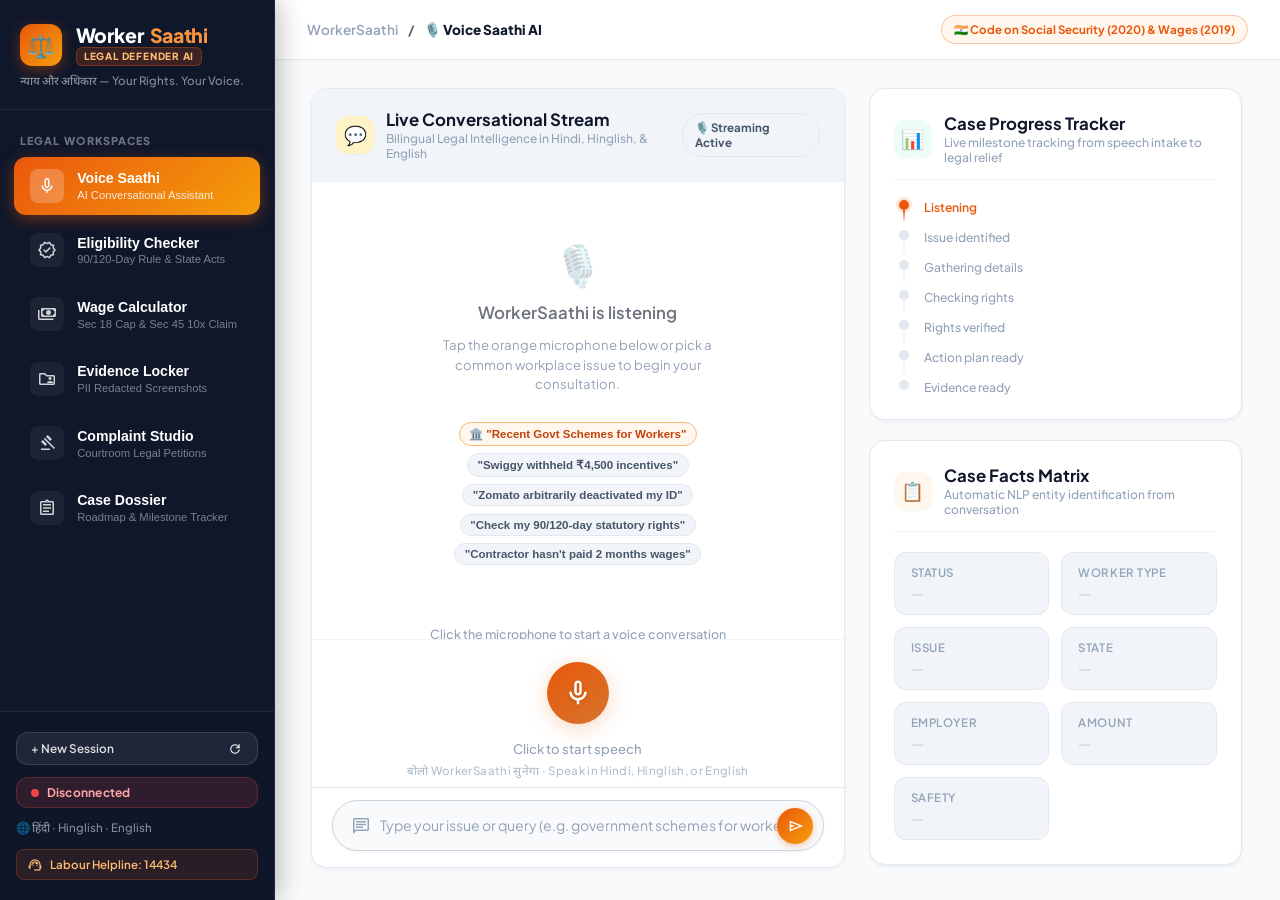
==== commit 1277183d: "add tavily search" ====
--- a/frontend/index.html
+++ b/frontend/index.html
@@ -15,13 +15,91 @@
     <link
         href="https://fonts.googleapis.com/css2?family=Material+Symbols+Outlined:opsz,wght,FILL,GRAD@20..48,100..700,0..1,-50..200&display=swap"
         rel="stylesheet">
-    <link rel="stylesheet" href="css/01-base.css">
-    <link rel="stylesheet" href="css/02-layout.css">
-    <link rel="stylesheet" href="css/03-components.css">
-    <link rel="stylesheet" href="css/04-responsive.css">
-    <link rel="stylesheet" href="css/05-modal.css">
-    <link rel="stylesheet" href="css/06-legal-hub.css">
-    <link rel="stylesheet" href="css/06-voice.css">
+    <link rel="stylesheet" href="css/01-base.css?v=2.1">
+    <link rel="stylesheet" href="css/02-layout.css?v=2.1">
+    <link rel="stylesheet" href="css/03-components.css?v=2.1">
+    <link rel="stylesheet" href="css/04-responsive.css?v=2.1">
+    <link rel="stylesheet" href="css/05-modal.css?v=2.1">
+    <link rel="stylesheet" href="css/06-legal-hub.css?v=2.1">
+    <link rel="stylesheet" href="css/06-voice.css?v=2.1">
+    <style>
+        /* Bulletproof fallback for Chat Input Bar */
+        .chat-input-bar, .text-input-area {
+            display: flex !important;
+            align-items: center !important;
+            padding: 0.75rem 1.25rem 1rem 1.25rem !important;
+            background: #FFFFFF !important;
+            border-top: 1px solid #E2E8F0 !important;
+            position: relative;
+            z-index: 10;
+            box-sizing: border-box !important;
+            width: 100% !important;
+        }
+        .chat-input-wrapper {
+            display: flex !important;
+            align-items: center !important;
+            width: 100% !important;
+            background: #F8FAFC !important;
+            border: 1.5px solid #CBD5E1 !important;
+            border-radius: 9999px !important;
+            padding: 0.4rem 0.6rem 0.4rem 1.1rem !important;
+            box-shadow: 0 1px 3px rgba(15, 23, 42, 0.05) !important;
+            box-sizing: border-box !important;
+        }
+        .chat-input-wrapper:focus-within {
+            border-color: #EA580C !important;
+            background: #FFFFFF !important;
+            box-shadow: 0 0 0 3px rgba(234, 88, 12, 0.18) !important;
+        }
+        .chat-input-icon {
+            color: #94A3B8 !important;
+            font-size: 1.25rem !important;
+            margin-right: 0.6rem !important;
+            flex-shrink: 0 !important;
+            display: inline-flex !important;
+            align-items: center !important;
+        }
+        .chat-text-input, .text-input {
+            flex: 1 !important;
+            width: 100% !important;
+            border: none !important;
+            outline: none !important;
+            background: transparent !important;
+            font-family: inherit !important;
+            font-size: 0.88rem !important;
+            color: #0F172A !important;
+            padding: 0.35rem 0 !important;
+            line-height: 1.4 !important;
+        }
+        .chat-text-input::placeholder, .text-input::placeholder {
+            color: #94A3B8 !important;
+            opacity: 1 !important;
+        }
+        .chat-send-btn, .send-text-btn {
+            display: flex !important;
+            align-items: center !important;
+            justify-content: center !important;
+            width: 36px !important;
+            height: 36px !important;
+            border-radius: 50% !important;
+            border: none !important;
+            background: linear-gradient(135deg, #EA580C 0%, #F59E0B 100%) !important;
+            color: #FFFFFF !important;
+            cursor: pointer !important;
+            flex-shrink: 0 !important;
+            box-shadow: 0 2px 6px rgba(234, 88, 12, 0.35) !important;
+            padding: 0 !important;
+        }
+        .chat-send-btn:hover, .send-text-btn:hover {
+            transform: scale(1.08) !important;
+            box-shadow: 0 4px 12px rgba(234, 88, 12, 0.45) !important;
+        }
+        .chat-send-btn .material-symbols-outlined, .send-text-btn .material-symbols-outlined {
+            font-size: 18px !important;
+            color: #FFFFFF !important;
+            margin-left: 2px !important;
+        }
+    </style>
 </head>
 
 <body>
@@ -163,6 +241,9 @@
                                     <div class="empty-state-desc">Tap the orange microphone below or pick a common workplace issue to begin your consultation.</div>
                                     
                                     <div class="preset-chips-row" style="justify-content:center;margin-top:1rem;max-width:540px;">
+                                        <button class="preset-chip" style="background:#FFF7ED;border-color:#FDBA74;color:#C2410C;font-weight:700;" onclick="handlePresetGovtSchemes();">
+                                            🏛️ "Recent Govt Schemes for Workers"
+                                        </button>
                                         <button class="preset-chip" onclick="addMsg('user', 'Swiggy ne ₹4,500 ka incentive bina kisi notice ke kaat liya.'); toggleSession();">
                                             "Swiggy withheld ₹4,500 incentives"
                                         </button>
@@ -213,6 +294,17 @@
                                     <span class="mute-indicator" id="muteIndicator">Mic muted</span>
                                 </div>
                                 <span class="mic-lang-hint">बोलो WorkerSaathi सुनेगा · Speak in Hindi, Hinglish, or English</span>
+                            </div>
+
+                            <!-- Text Chat Input Bar -->
+                            <div class="chat-input-bar text-input-area">
+                                <div class="chat-input-wrapper">
+                                    <span class="chat-input-icon material-symbols-outlined">chat</span>
+                                    <input type="text" id="textInput" class="chat-text-input text-input" placeholder="Type your issue or query (e.g. government schemes for workers)..." autocomplete="off" />
+                                    <button id="sendTextBtn" class="chat-send-btn send-text-btn" title="Send message" aria-label="Send message">
+                                        <span class="material-symbols-outlined">send</span>
+                                    </button>
+                                </div>
                             </div>
                         </div>
 
--- a/frontend/css/03-components.css
+++ b/frontend/css/03-components.css
@@ -132,13 +132,13 @@
 
 /* ─── Mic Area — Voice Hero ─────────────────────────────── */
 .mic-area {
-    padding: 1.75rem 1.5rem;
+    padding: 0.65rem 1.25rem 0.45rem 1.25rem;
     display: flex;
     flex-direction: column;
     align-items: center;
-    gap: 0.75rem;
-    border-top: 1px solid var(--border);
-    background: linear-gradient(to top, rgba(245, 243, 238, 0.5), transparent);
+    gap: 0.35rem;
+    border-top: 1px solid var(--border-light);
+    background: var(--bg-card);
     position: relative;
 }
 
@@ -248,8 +248,8 @@
     display: flex;
     align-items: center;
     justify-content: center;
-    width: 120px;
-    height: 120px;
+    width: 84px;
+    height: 84px;
 }
 
 /* Waveform bars — sit behind the mic button */
@@ -258,8 +258,8 @@
     top: 50%;
     left: 50%;
     transform: translate(-50%, -50%);
-    width: 140px;
-    height: 140px;
+    width: 104px;
+    height: 104px;
     border-radius: 50%;
     pointer-events: none;
     z-index: 1;
@@ -338,8 +338,8 @@
 }
 
 .mic-btn {
-    width: 76px;
-    height: 76px;
+    width: 62px;
+    height: 62px;
     border-radius: 50%;
     border: none;
     cursor: pointer;
@@ -602,3 +602,360 @@
 ::-webkit-scrollbar-thumb:hover {
     background: var(--text-muted);
 }
+
+/* ─── Formatted Message Layout ─────────────────────────── */
+.msg.agent {
+    max-width: 86%;
+}
+
+.msg-lead {
+    font-size: 0.92rem;
+    font-weight: 500;
+    line-height: 1.6;
+    color: var(--text-primary);
+    margin-bottom: 0.85rem;
+}
+
+.msg-paragraph {
+    margin-bottom: 0.75rem;
+    line-height: 1.6;
+    color: var(--text-primary);
+}
+
+.msg-paragraph:last-child {
+    margin-bottom: 0;
+}
+
+/* ─── Schemes & Numbered Cards Stack ───────────────────── */
+.msg-schemes-stack {
+    display: flex;
+    flex-direction: column;
+    gap: 0.75rem;
+    margin: 0.85rem 0;
+}
+
+.scheme-card {
+    background: #F8FAFC;
+    border: 1px solid #E2E8F0;
+    border-radius: 10px;
+    padding: 0.85rem 1rem;
+    transition: all 0.22s cubic-bezier(0.16, 1, 0.3, 1);
+    position: relative;
+    box-shadow: 0 1px 3px rgba(15, 23, 42, 0.04);
+}
+
+.scheme-card:hover {
+    background: #FFFFFF;
+    border-color: #FDBA74;
+    transform: translateY(-2px);
+    box-shadow: 0 6px 16px rgba(234, 88, 12, 0.1);
+}
+
+.scheme-card-header {
+    display: flex;
+    align-items: center;
+    gap: 0.65rem;
+    margin-bottom: 0.4rem;
+}
+
+.scheme-badge {
+    display: inline-flex;
+    align-items: center;
+    justify-content: center;
+    width: 24px;
+    height: 24px;
+    border-radius: 50%;
+    background: linear-gradient(135deg, #EA580C 0%, #F59E0B 100%);
+    color: #FFFFFF;
+    font-size: 0.75rem;
+    font-weight: 800;
+    flex-shrink: 0;
+    box-shadow: 0 2px 6px rgba(234, 88, 12, 0.3);
+}
+
+.scheme-title {
+    font-size: 0.9rem;
+    font-weight: 700;
+    color: #0F172A;
+    letter-spacing: -0.01em;
+}
+
+.scheme-body {
+    font-size: 0.84rem;
+    line-height: 1.58;
+    color: #334155;
+    padding-left: 2rem;
+}
+
+/* ─── Bulleted lists ───────────────────────────────────── */
+.msg-bullet-list {
+    margin: 0.65rem 0 0.75rem 0;
+    padding: 0;
+    list-style-type: none;
+    display: flex;
+    flex-direction: column;
+    gap: 0.5rem;
+}
+
+.msg-bullet-item {
+    position: relative;
+    padding-left: 1.35rem;
+    font-size: 0.85rem;
+    line-height: 1.55;
+    color: var(--text-primary);
+}
+
+.msg-bullet-item::before {
+    content: "•";
+    position: absolute;
+    left: 0.15rem;
+    top: -2px;
+    color: var(--saffron);
+    font-size: 1.35rem;
+    line-height: 1;
+}
+
+/* ─── Statutory / Legal Disclaimer Card ─────────────────── */
+.msg-disclaimer {
+    display: flex;
+    align-items: flex-start;
+    gap: 0.65rem;
+    background: #FFFBEB;
+    border: 1px solid #FDE68A;
+    border-left: 4px solid #F59E0B;
+    border-radius: 8px;
+    padding: 0.65rem 0.85rem;
+    margin: 0.85rem 0 0.5rem 0;
+    font-size: 0.78rem;
+    line-height: 1.5;
+    color: #92400E;
+}
+
+.disclaimer-icon {
+    font-size: 1rem;
+    flex-shrink: 0;
+    line-height: 1.2;
+}
+
+.disclaimer-text {
+    flex: 1;
+}
+
+/* ─── Concluding Question / Action Callout ─────────────── */
+.msg-prompt-card {
+    background: #F0FDF4;
+    border: 1px solid #BBF7D0;
+    border-left: 4px solid #10B981;
+    border-radius: 10px;
+    padding: 0.85rem 1rem;
+    margin-top: 0.85rem;
+    box-shadow: 0 2px 8px rgba(16, 185, 129, 0.08);
+}
+
+.prompt-header {
+    display: flex;
+    align-items: center;
+    gap: 0.45rem;
+    font-size: 0.74rem;
+    font-weight: 700;
+    text-transform: uppercase;
+    letter-spacing: 0.05em;
+    color: #047857;
+    margin-bottom: 0.35rem;
+}
+
+.prompt-text {
+    font-size: 0.88rem;
+    font-weight: 600;
+    line-height: 1.5;
+    color: #064E3B;
+    margin-bottom: 0.65rem;
+}
+
+.quick-chips-row {
+    display: flex;
+    flex-wrap: wrap;
+    gap: 0.4rem;
+}
+
+.quick-chip {
+    background: #FFFFFF;
+    border: 1px solid #A7F3D0;
+    color: #065F46;
+    padding: 0.35rem 0.75rem;
+    border-radius: 9999px;
+    font-size: 0.76rem;
+    font-weight: 600;
+    cursor: pointer;
+    transition: all 0.2s cubic-bezier(0.16, 1, 0.3, 1);
+    display: inline-flex;
+    align-items: center;
+    gap: 0.35rem;
+    box-shadow: 0 1px 3px rgba(0, 0, 0, 0.04);
+}
+
+.quick-chip:hover {
+    background: #10B981;
+    color: #FFFFFF;
+    border-color: #10B981;
+    transform: translateY(-1px);
+    box-shadow: 0 4px 10px rgba(16, 185, 129, 0.25);
+}
+
+/* ─── Highlights & Badges ──────────────────────────────── */
+.badge-amount {
+    display: inline-block;
+    background: rgba(16, 185, 129, 0.12);
+    color: #047857;
+    padding: 0.1rem 0.4rem;
+    border-radius: 4px;
+    font-weight: 700;
+    font-size: 0.9em;
+}
+
+.badge-citation {
+    display: inline-block;
+    background: rgba(79, 70, 229, 0.09);
+    color: #4338CA;
+    padding: 0.1rem 0.45rem;
+    border-radius: 4px;
+    font-weight: 600;
+    font-size: 0.85em;
+    border: 1px solid rgba(79, 70, 229, 0.2);
+}
+
+.msg-inline-code {
+    background: var(--bg-subtle);
+    color: var(--saffron);
+    padding: 0.1rem 0.35rem;
+    border-radius: 4px;
+    font-family: monospace;
+    font-size: 0.88em;
+}
+
+.helpline-chip {
+    background: #FEF2F2;
+    color: #DC2626;
+    border: 1px solid #FECACA;
+    padding: 0.15rem 0.5rem;
+    border-radius: 9999px;
+    font-weight: 700;
+    text-decoration: none;
+    display: inline-flex;
+    align-items: center;
+    gap: 0.25rem;
+    font-size: 0.85em;
+}
+
+.helpline-chip:hover {
+    background: #DC2626;
+    color: #FFFFFF;
+}
+
+/* ─── Message Actions Toolbar ──────────────────────────── */
+.msg-toolbar {
+    display: flex;
+    align-items: center;
+    justify-content: flex-end;
+    gap: 0.5rem;
+    margin-top: 0.75rem;
+    padding-top: 0.5rem;
+    border-top: 1px dashed var(--border);
+}
+
+.msg-action-btn {
+    background: transparent;
+    border: 1px solid transparent;
+    color: var(--text-muted);
+    font-size: 0.72rem;
+    font-weight: 600;
+    padding: 0.22rem 0.55rem;
+    border-radius: 6px;
+    cursor: pointer;
+    display: inline-flex;
+    align-items: center;
+    gap: 0.3rem;
+    transition: all 0.18s ease;
+}
+
+.msg-action-btn:hover {
+    background: var(--bg-subtle);
+    color: var(--text-primary);
+    border-color: var(--border);
+}
+
+.msg-action-btn.copied {
+    color: #059669;
+    border-color: #A7F3D0;
+    background: #ECFDF5;
+}
+
+/* ─── Chat Text Input Bar ──────────────────────────────── */
+.chat-input-bar {
+    padding: 0.75rem 1.25rem 1rem 1.25rem;
+    background: var(--bg-card);
+    border-top: 1px solid var(--border-light);
+}
+
+.chat-input-wrapper {
+    display: flex;
+    align-items: center;
+    background: var(--bg-subtle);
+    border: 1.5px solid var(--border);
+    border-radius: 9999px;
+    padding: 0.35rem 0.5rem 0.35rem 1rem;
+    transition: all 0.25s cubic-bezier(0.16, 1, 0.3, 1);
+    box-shadow: 0 1px 2px rgba(0, 0, 0, 0.03);
+}
+
+.chat-input-wrapper:focus-within {
+    border-color: var(--saffron);
+    background: #FFFFFF;
+    box-shadow: 0 0 0 3px rgba(234, 88, 12, 0.15);
+}
+
+.chat-input-icon {
+    color: var(--text-muted);
+    font-size: 1.2rem;
+    margin-right: 0.5rem;
+}
+
+.chat-text-input {
+    flex: 1;
+    border: none;
+    background: transparent;
+    font-size: 0.88rem;
+    color: var(--text-primary);
+    outline: none;
+    font-family: inherit;
+}
+
+.chat-text-input::placeholder {
+    color: var(--text-muted);
+}
+
+.chat-send-btn {
+    background: var(--saffron-gradient);
+    color: #FFFFFF;
+    border: none;
+    width: 34px;
+    height: 34px;
+    border-radius: 50%;
+    display: flex;
+    align-items: center;
+    justify-content: center;
+    cursor: pointer;
+    transition: transform 0.2s ease, box-shadow 0.2s ease;
+    flex-shrink: 0;
+    box-shadow: 0 2px 6px rgba(234, 88, 12, 0.3);
+}
+
+.chat-send-btn:hover {
+    transform: scale(1.06);
+    box-shadow: 0 4px 12px rgba(234, 88, 12, 0.45);
+}
+
+.chat-send-btn .material-symbols-outlined {
+    font-size: 18px;
+    margin-left: 2px;
+}
--- a/frontend/css/06-voice.css
+++ b/frontend/css/06-voice.css
@@ -52,59 +52,101 @@
 
 /* ── Text Input Area ──────────────────────────────────────────────── */
 
+.chat-input-bar,
 .text-input-area {
-    display: flex;
-    align-items: center;
-    gap: 0.5rem;
-    padding: 0.5rem 1rem;
-    border-top: 1px solid rgba(255,255,255,0.06);
-    background: rgba(255,255,255,0.02);
-}
-
+    display: flex !important;
+    align-items: center !important;
+    padding: 0.75rem 1.25rem 1rem 1.25rem !important;
+    background: #FFFFFF !important;
+    border-top: 1px solid #E2E8F0 !important;
+    position: relative;
+    z-index: 10;
+    box-sizing: border-box !important;
+    width: 100% !important;
+}
+
+.chat-input-wrapper {
+    display: flex !important;
+    align-items: center !important;
+    width: 100% !important;
+    background: #F8FAFC !important;
+    border: 1.5px solid #CBD5E1 !important;
+    border-radius: 9999px !important;
+    padding: 0.4rem 0.6rem 0.4rem 1.1rem !important;
+    transition: all 0.25s cubic-bezier(0.16, 1, 0.3, 1) !important;
+    box-shadow: 0 1px 3px rgba(15, 23, 42, 0.05) !important;
+    box-sizing: border-box !important;
+}
+
+.chat-input-wrapper:focus-within {
+    border-color: #EA580C !important;
+    background: #FFFFFF !important;
+    box-shadow: 0 0 0 3px rgba(234, 88, 12, 0.18) !important;
+}
+
+.chat-input-icon {
+    color: #94A3B8 !important;
+    font-size: 1.25rem !important;
+    margin-right: 0.6rem !important;
+    flex-shrink: 0 !important;
+    display: inline-flex !important;
+    align-items: center !important;
+}
+
+.chat-text-input,
 .text-input {
-    flex: 1;
-    background: rgba(255,255,255,0.06);
-    border: 1px solid rgba(255,255,255,0.1);
-    border-radius: 24px;
-    padding: 0.6rem 1rem;
-    color: var(--text-primary, #e8e8e8);
-    font-family: inherit;
-    font-size: 0.85rem;
-    outline: none;
-    transition: border-color 0.2s, background 0.2s;
-}
-
-.text-input:focus {
-    border-color: var(--saffron, #e07a2f);
-    background: rgba(255,255,255,0.08);
-}
-
+    flex: 1 !important;
+    width: 100% !important;
+    border: none !important;
+    outline: none !important;
+    background: transparent !important;
+    font-family: inherit !important;
+    font-size: 0.88rem !important;
+    color: #0F172A !important;
+    padding: 0.35rem 0 !important;
+    line-height: 1.4 !important;
+}
+
+.chat-text-input::placeholder,
 .text-input::placeholder {
-    color: rgba(255,255,255,0.35);
-}
-
+    color: #94A3B8 !important;
+    opacity: 1 !important;
+}
+
+.chat-send-btn,
 .send-text-btn {
-    display: flex;
-    align-items: center;
-    justify-content: center;
-    width: 36px;
-    height: 36px;
-    border-radius: 50%;
-    border: none;
-    background: var(--saffron, #e07a2f);
-    color: white;
-    cursor: pointer;
-    transition: transform 0.15s, background 0.2s;
-    flex-shrink: 0;
-}
-
+    display: flex !important;
+    align-items: center !important;
+    justify-content: center !important;
+    width: 36px !important;
+    height: 36px !important;
+    border-radius: 50% !important;
+    border: none !important;
+    background: linear-gradient(135deg, #EA580C 0%, #F59E0B 100%) !important;
+    color: #FFFFFF !important;
+    cursor: pointer !important;
+    transition: transform 0.18s ease, box-shadow 0.18s ease !important;
+    flex-shrink: 0 !important;
+    box-shadow: 0 2px 6px rgba(234, 88, 12, 0.35) !important;
+    padding: 0 !important;
+}
+
+.chat-send-btn:hover,
 .send-text-btn:hover {
-    transform: scale(1.1);
-    background: #d06a1f;
-}
-
+    transform: scale(1.08) !important;
+    box-shadow: 0 4px 12px rgba(234, 88, 12, 0.45) !important;
+}
+
+.chat-send-btn:active,
 .send-text-btn:active {
-    transform: scale(0.95);
+    transform: scale(0.96) !important;
+}
+
+.chat-send-btn .material-symbols-outlined,
+.send-text-btn .material-symbols-outlined {
+    font-size: 18px !important;
+    color: #FFFFFF !important;
+    margin-left: 2px !important;
 }
 
 /* ── End Session Button ───────────────────────────────────────────── */
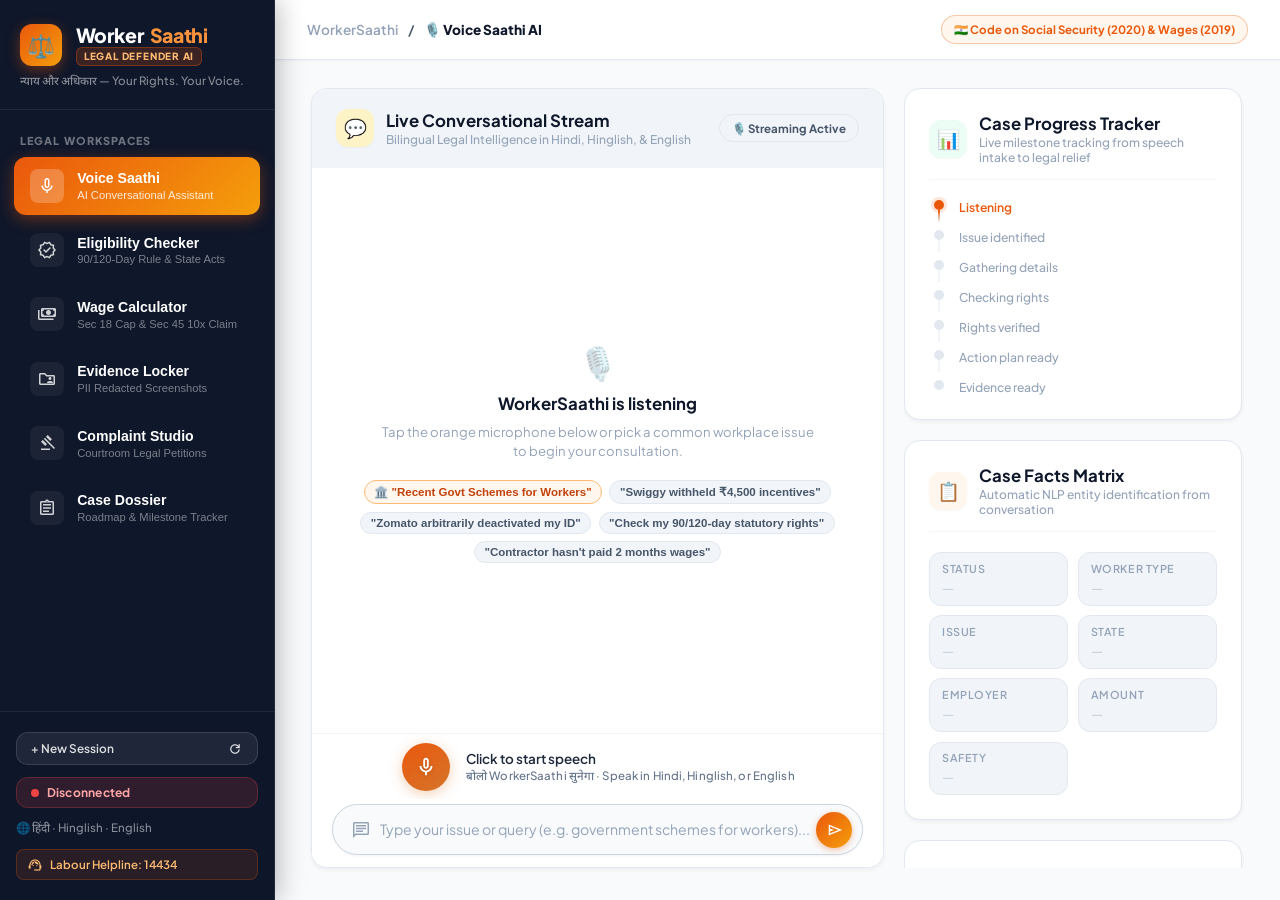
==== commit f2d20015: "improved ui" ====
--- a/frontend/index.html
+++ b/frontend/index.html
@@ -15,21 +15,21 @@
     <link
         href="https://fonts.googleapis.com/css2?family=Material+Symbols+Outlined:opsz,wght,FILL,GRAD@20..48,100..700,0..1,-50..200&display=swap"
         rel="stylesheet">
-    <link rel="stylesheet" href="css/01-base.css?v=2.1">
-    <link rel="stylesheet" href="css/02-layout.css?v=2.1">
-    <link rel="stylesheet" href="css/03-components.css?v=2.1">
-    <link rel="stylesheet" href="css/04-responsive.css?v=2.1">
-    <link rel="stylesheet" href="css/05-modal.css?v=2.1">
-    <link rel="stylesheet" href="css/06-legal-hub.css?v=2.1">
-    <link rel="stylesheet" href="css/06-voice.css?v=2.1">
+    <link rel="stylesheet" href="css/01-base.css?v=2.2">
+    <link rel="stylesheet" href="css/02-layout.css?v=2.2">
+    <link rel="stylesheet" href="css/03-components.css?v=2.2">
+    <link rel="stylesheet" href="css/04-responsive.css?v=2.2">
+    <link rel="stylesheet" href="css/05-modal.css?v=2.2">
+    <link rel="stylesheet" href="css/06-legal-hub.css?v=2.2">
+    <link rel="stylesheet" href="css/06-voice.css?v=2.2">
     <style>
         /* Bulletproof fallback for Chat Input Bar */
         .chat-input-bar, .text-input-area {
             display: flex !important;
             align-items: center !important;
-            padding: 0.75rem 1.25rem 1rem 1.25rem !important;
+            padding: 0.35rem 1.25rem 0.75rem 1.25rem !important;
             background: #FFFFFF !important;
-            border-top: 1px solid #E2E8F0 !important;
+            border-top: none !important;
             position: relative;
             z-index: 10;
             box-sizing: border-box !important;
@@ -240,7 +240,7 @@
                                     <div class="empty-state-title">WorkerSaathi is listening</div>
                                     <div class="empty-state-desc">Tap the orange microphone below or pick a common workplace issue to begin your consultation.</div>
                                     
-                                    <div class="preset-chips-row" style="justify-content:center;margin-top:1rem;max-width:540px;">
+                                    <div class="preset-chips-row" style="justify-content:center;margin-top:0.75rem;max-width:680px;">
                                         <button class="preset-chip" style="background:#FFF7ED;border-color:#FDBA74;color:#C2410C;font-weight:700;" onclick="handlePresetGovtSchemes();">
                                             🏛️ "Recent Govt Schemes for Workers"
                                         </button>
@@ -258,12 +258,11 @@
                                         </button>
                                     </div>
                                 </div>
-                                <div class="msg system">Click the microphone to start a voice conversation</div>
                             </div>
 
                             <!-- Voice Mic Control Bar -->
                             <div class="mic-area" id="micArea">
-                                <div class="mic-controls-row">
+                                <div class="mic-compact-strip">
                                     <button class="mute-btn" id="muteBtn" aria-label="Mute/Unmute microphone" title="Mute microphone">
                                         <svg id="muteIconUnmuted" viewBox="0 0 24 24">
                                             <path d="M12 14c1.66 0 3-1.34 3-3V5c0-1.66-1.34-3-3-3S9 3.34 9 5v6c0 1.66 1.34 3 3 3zm-1-9c0-.55.45-1 1-1s1 .45 1 1v6c0 .55-.45 1-1 1s-1-.45-1-1V5z" />
@@ -280,20 +279,22 @@
                                         <div class="mic-ring mic-ring-2" aria-hidden="true"></div>
                                         <div class="mic-ring mic-ring-1" aria-hidden="true"></div>
 
-                                        <button class="mic-btn start" id="micBtn" aria-label="Start or Stop session">
+                                        <button class="mic-btn start" id="micBtn" aria-label="Start or Stop session" title="Tap to speak">
                                             <svg viewBox="0 0 24 24">
                                                 <path d="M12 14c1.66 0 3-1.34 3-3V5c0-1.66-1.34-3-3-3S9 3.34 9 5v6c0 1.66 1.34 3 3 3zm-1-9c0-.55.45-1 1-1s1 .45 1 1v6c0 .55-.45 1-1 1s-1-.45-1-1V5z" />
                                                 <path d="M17 11c0 2.76-2.24 5-5 5s-5-2.24-5-5H5c0 3.53 2.61 6.43 6 6.92V21h2v-3.08c3.39-.49 6-3.39 6-6.92h-2z" />
                                             </svg>
                                         </button>
                                     </div>
-                                </div>
-
-                                <div class="mic-hints-row">
-                                    <span class="mic-hint" id="micHint">Click to start speech</span>
-                                    <span class="mute-indicator" id="muteIndicator">Mic muted</span>
-                                </div>
-                                <span class="mic-lang-hint">बोलो WorkerSaathi सुनेगा · Speak in Hindi, Hinglish, or English</span>
+
+                                    <div class="mic-info-col">
+                                        <div class="mic-hints-row">
+                                            <span class="mic-hint" id="micHint">Click to start speech</span>
+                                            <span class="mute-indicator" id="muteIndicator">Mic muted</span>
+                                        </div>
+                                        <span class="mic-lang-hint">बोलो WorkerSaathi सुनेगा · Speak in Hindi, Hinglish, or English</span>
+                                    </div>
+                                </div>
                             </div>
 
                             <!-- Text Chat Input Bar -->
--- a/frontend/css/02-layout.css
+++ b/frontend/css/02-layout.css
@@ -510,10 +510,28 @@
 }
 
 .two-col-grid.voice-layout {
-    grid-template-columns: 1.35fr 0.95fr;
+    grid-template-columns: minmax(0, 1fr) 340px;
     height: calc(100vh - 120px);
     min-height: 580px;
     align-items: stretch;
+    gap: 1.25rem;
+}
+
+.two-col-grid.voice-layout .case-fields-grid {
+    grid-template-columns: repeat(2, 1fr);
+    gap: 0.6rem;
+}
+
+.two-col-grid.voice-layout .field-stat-card {
+    padding: 0.55rem 0.75rem;
+}
+
+.two-col-grid.voice-layout .field-key {
+    font-size: 0.68rem;
+}
+
+.two-col-grid.voice-layout .field-val {
+    font-size: 0.85rem;
 }
 
 /* ─── Glassmorphism Card System ────────────────────────────────── */
--- a/frontend/css/03-components.css
+++ b/frontend/css/03-components.css
@@ -132,29 +132,38 @@
 
 /* ─── Mic Area — Voice Hero ─────────────────────────────── */
 .mic-area {
-    padding: 0.65rem 1.25rem 0.45rem 1.25rem;
+    padding: 0.45rem 1.25rem 0.35rem 1.25rem;
     display: flex;
     flex-direction: column;
     align-items: center;
-    gap: 0.35rem;
+    justify-content: center;
     border-top: 1px solid var(--border-light);
-    background: var(--bg-card);
+    background: #FFFFFF;
     position: relative;
-}
-
-/* ─── Mic Controls Row ──────────────────────────────────── */
-.mic-controls-row {
-    display: flex;
-    align-items: center;
-    gap: 1.25rem;
+    z-index: 5;
+}
+
+.mic-compact-strip {
+    display: flex;
+    align-items: center;
+    justify-content: center;
+    gap: 0.85rem;
+    width: 100%;
+}
+
+.mic-info-col {
+    display: flex;
+    flex-direction: column;
+    gap: 0.15rem;
+    text-align: left;
 }
 
 /* ─── Mute Button ──────────────────────────────────────── */
 .mute-btn {
-    width: 48px;
-    height: 48px;
+    width: 38px;
+    height: 38px;
     border-radius: 50%;
-    border: 2px solid var(--border);
+    border: 1.5px solid var(--border);
     cursor: pointer;
     display: none;
     align-items: center;
@@ -176,8 +185,8 @@
 }
 
 .mute-btn svg {
-    width: 22px;
-    height: 22px;
+    width: 18px;
+    height: 18px;
     fill: var(--text-secondary);
     transition: fill var(--transition);
 }
@@ -210,12 +219,12 @@
 .mute-indicator {
     display: none;
     align-items: center;
-    gap: 0.35rem;
-    font-size: 0.72rem;
+    gap: 0.3rem;
+    font-size: 0.7rem;
     font-weight: 600;
     color: var(--red);
     background: var(--red-bg);
-    padding: 0.25rem 0.65rem;
+    padding: 0.15rem 0.5rem;
     border-radius: var(--radius-full);
     animation: fadeIn 0.3s ease both;
 }
@@ -248,8 +257,9 @@
     display: flex;
     align-items: center;
     justify-content: center;
-    width: 84px;
-    height: 84px;
+    width: 52px;
+    height: 52px;
+    flex-shrink: 0;
 }
 
 /* Waveform bars — sit behind the mic button */
@@ -258,8 +268,8 @@
     top: 50%;
     left: 50%;
     transform: translate(-50%, -50%);
-    width: 104px;
-    height: 104px;
+    width: 68px;
+    height: 68px;
     border-radius: 50%;
     pointer-events: none;
     z-index: 1;
@@ -277,15 +287,15 @@
 }
 
 .mic-ring-1 {
-    inset: -4px;
+    inset: -3px;
 }
 
 .mic-ring-2 {
+    inset: -8px;
+}
+
+.mic-ring-3 {
     inset: -14px;
-}
-
-.mic-ring-3 {
-    inset: -24px;
 }
 
 /* When recording, show waveform + rings */
@@ -298,12 +308,12 @@
 
 @keyframes waveformBounce {
     0% {
-        height: 8px;
+        height: 6px;
         opacity: 0.35;
     }
 
     100% {
-        height: 32px;
+        height: 24px;
         opacity: 0.8;
     }
 }
@@ -338,8 +348,8 @@
 }
 
 .mic-btn {
-    width: 62px;
-    height: 62px;
+    width: 48px;
+    height: 48px;
     border-radius: 50%;
     border: none;
     cursor: pointer;
@@ -359,25 +369,25 @@
 
 .mic-btn.start {
     background: linear-gradient(145deg, var(--saffron), #D4752B);
-    box-shadow: 0 4px 20px rgba(224, 122, 47, 0.3);
+    box-shadow: 0 3px 14px rgba(224, 122, 47, 0.35);
 }
 
 .mic-btn.start:hover {
     transform: scale(1.06);
-    box-shadow: 0 6px 28px rgba(224, 122, 47, 0.4);
+    box-shadow: 0 5px 20px rgba(224, 122, 47, 0.45);
 }
 
 .mic-btn.start:active {
-    transform: scale(0.97);
+    transform: scale(0.96);
 }
 
 .mic-btn.stop {
     background: linear-gradient(145deg, var(--red), #B91C1C);
-    box-shadow: 0 4px 20px rgba(220, 38, 38, 0.3);
+    box-shadow: 0 3px 14px rgba(220, 38, 38, 0.35);
 }
 
 .mic-btn.stop:hover {
-    box-shadow: 0 6px 28px rgba(220, 38, 38, 0.4);
+    box-shadow: 0 5px 20px rgba(220, 38, 38, 0.45);
 }
 
 .mic-btn.recording {
@@ -385,56 +395,54 @@
 }
 
 @keyframes micPulse {
-
     0%,
     100% {
-        box-shadow: 0 4px 20px rgba(220, 38, 38, 0.3);
+        box-shadow: 0 3px 14px rgba(220, 38, 38, 0.35);
     }
 
     50% {
-        box-shadow: 0 4px 32px rgba(220, 38, 38, 0.5), 0 0 0 8px rgba(220, 38, 38, 0.08);
+        box-shadow: 0 3px 22px rgba(220, 38, 38, 0.55), 0 0 0 6px rgba(220, 38, 38, 0.1);
     }
 }
 
 /* Keep pulse for backwards compat */
 @keyframes pulse {
-
     0%,
     100% {
-        box-shadow: 0 0 20px rgba(220, 38, 38, 0.2);
+        box-shadow: 0 0 15px rgba(220, 38, 38, 0.2);
     }
 
     50% {
-        box-shadow: 0 0 40px rgba(220, 38, 38, 0.3), 0 0 60px rgba(220, 38, 38, 0.1);
+        box-shadow: 0 0 28px rgba(220, 38, 38, 0.3), 0 0 45px rgba(220, 38, 38, 0.1);
     }
 }
 
 .mic-btn svg {
-    width: 30px;
-    height: 30px;
+    width: 22px;
+    height: 22px;
     fill: white;
     filter: drop-shadow(0 1px 2px rgba(0, 0, 0, 0.15));
 }
 
 .mic-hint {
-    font-size: 0.82rem;
-    color: var(--text-muted);
-    font-weight: 500;
-    text-align: center;
+    font-size: 0.84rem;
+    color: #1E293B;
+    font-weight: 600;
+    line-height: 1.2;
 }
 
 .mic-hints-row {
     display: flex;
     align-items: center;
-    gap: 0.75rem;
+    gap: 0.5rem;
 }
 
 .mic-lang-hint {
     font-size: 0.72rem;
-    color: var(--text-muted);
-    opacity: 0.7;
+    color: #64748B;
     font-weight: 500;
-    letter-spacing: 0.03em;
+    line-height: 1.2;
+    letter-spacing: 0.01em;
 }
 
 /* ─── Progress Tracker ──────────────────────────────────── */
@@ -561,28 +569,28 @@
     align-items: center;
     justify-content: center;
     flex: 1;
-    gap: 0.75rem;
-    padding: 2rem;
+    gap: 0.5rem;
+    padding: 1.25rem 1rem 0.5rem 1rem;
     text-align: center;
 }
 
 .empty-state-icon {
-    font-size: 2.5rem;
-    opacity: 0.3;
+    font-size: 2rem;
+    opacity: 0.35;
+    margin-bottom: 0.15rem;
 }
 
 .empty-state-title {
     font-size: 1.05rem;
-    font-weight: 600;
+    font-weight: 700;
     color: var(--text-primary);
-    opacity: 0.6;
 }
 
 .empty-state-desc {
     font-size: 0.82rem;
     color: var(--text-muted);
-    max-width: 280px;
-    line-height: 1.5;
+    max-width: 440px;
+    line-height: 1.45;
 }
 
 /* ─── Scrollbar ─────────────────────────────────────────── */
--- a/frontend/css/04-responsive.css
+++ b/frontend/css/04-responsive.css
@@ -30,8 +30,8 @@
     }
 
     .two-col-grid.voice-layout {
-        grid-template-columns: 1.15fr 0.85fr;
-        gap: 1.25rem;
+        grid-template-columns: minmax(0, 1fr) 310px;
+        gap: 1rem;
     }
 }
 
--- a/frontend/css/06-voice.css
+++ b/frontend/css/06-voice.css
@@ -56,9 +56,9 @@
 .text-input-area {
     display: flex !important;
     align-items: center !important;
-    padding: 0.75rem 1.25rem 1rem 1.25rem !important;
+    padding: 0.35rem 1.25rem 0.75rem 1.25rem !important;
     background: #FFFFFF !important;
-    border-top: 1px solid #E2E8F0 !important;
+    border-top: none !important;
     position: relative;
     z-index: 10;
     box-sizing: border-box !important;
@@ -195,9 +195,9 @@
 /* ── Mic Spinner (processing state) ───────────────────────────────── */
 
 .mic-spinner {
-    width: 24px;
-    height: 24px;
-    border: 3px solid rgba(255,255,255,0.3);
+    width: 20px;
+    height: 20px;
+    border: 2.5px solid rgba(255,255,255,0.3);
     border-top-color: white;
     border-radius: 50%;
     animation: spin 0.8s linear infinite;
